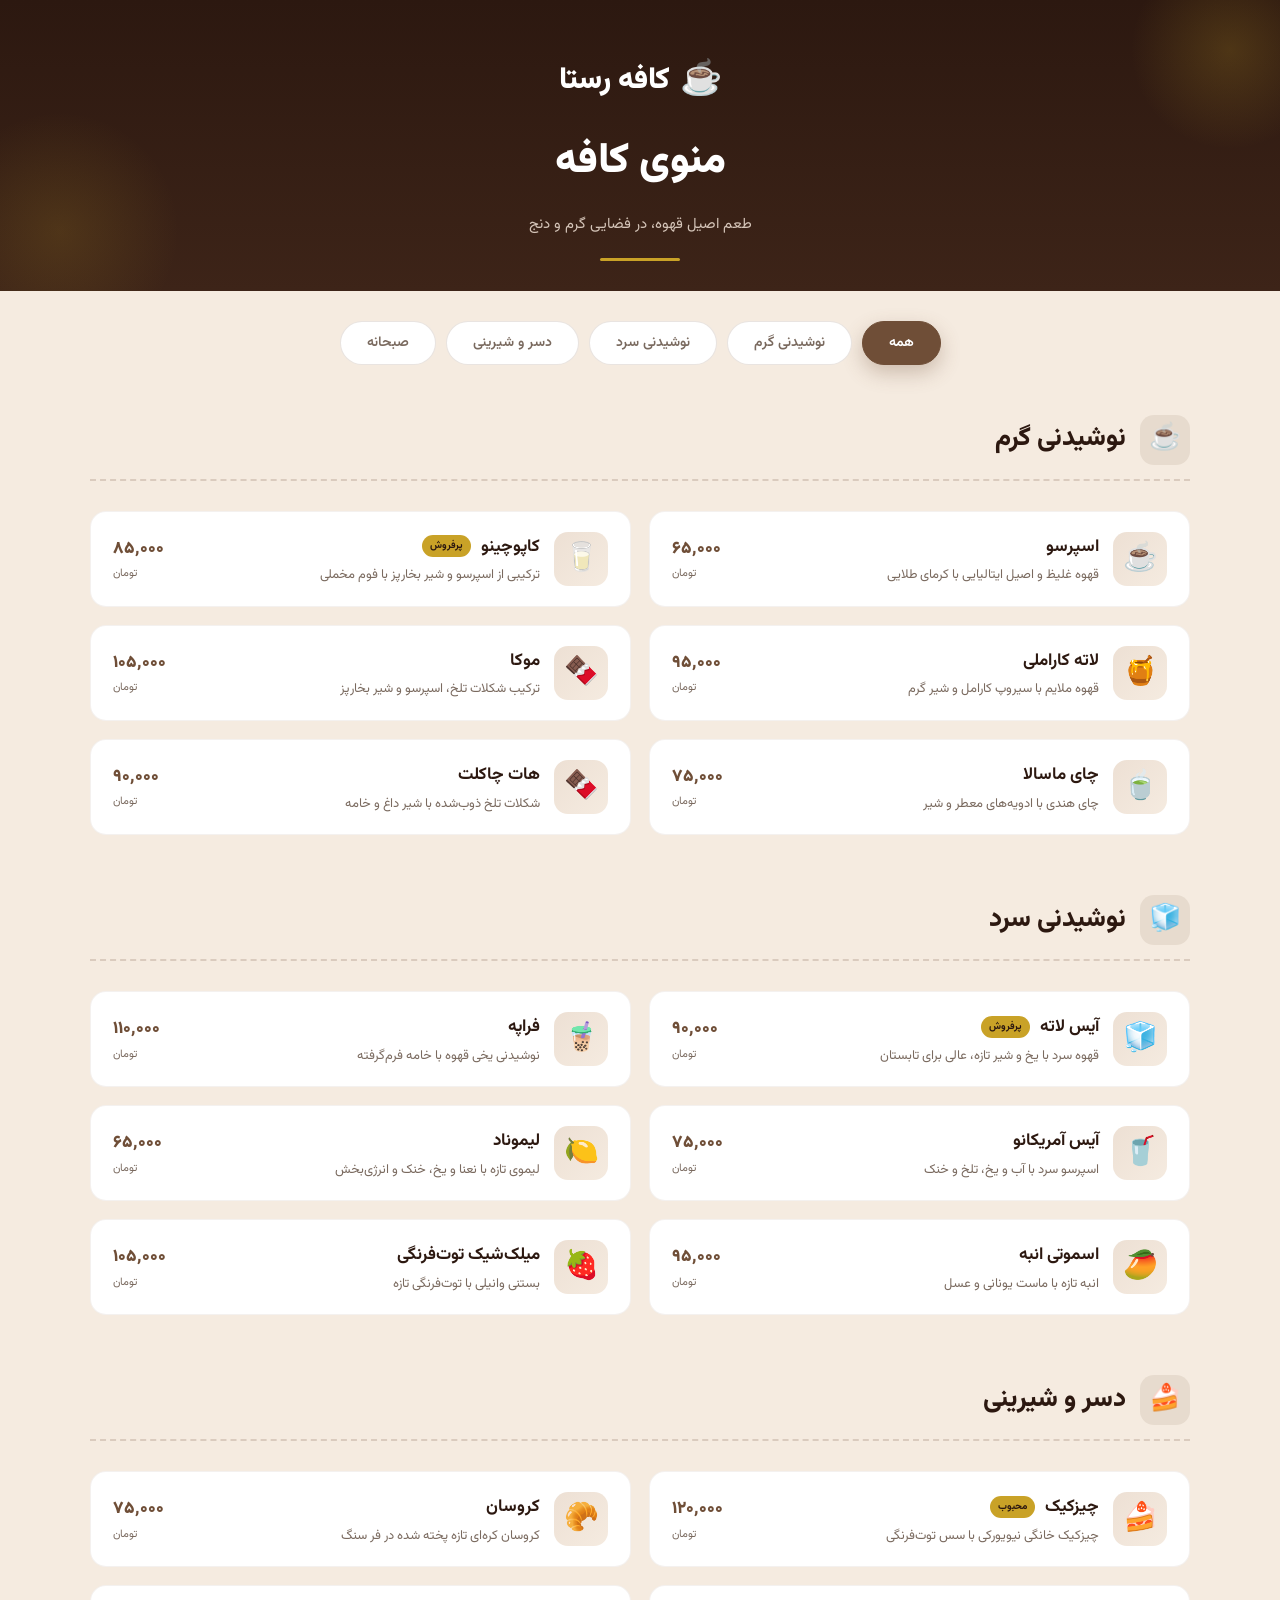
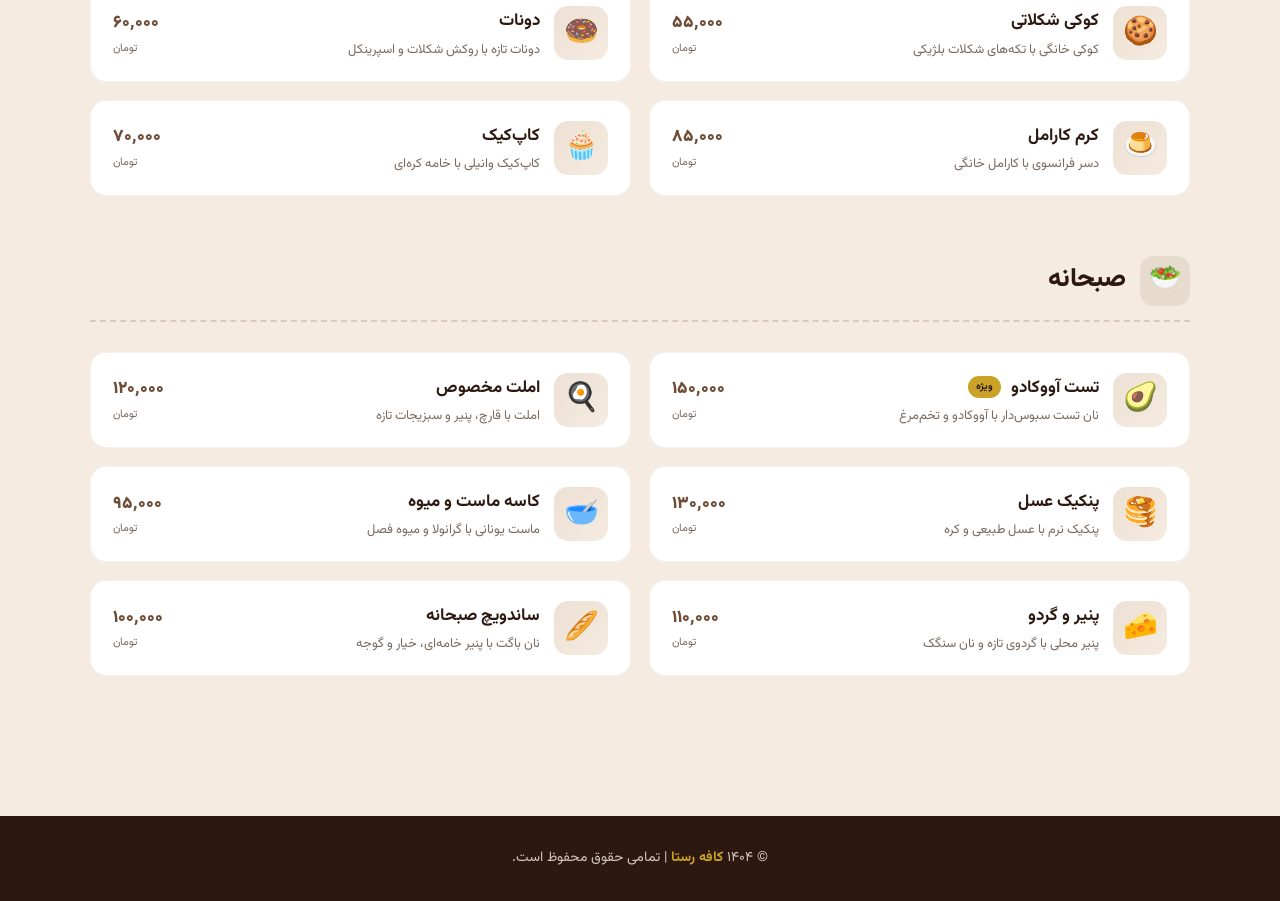
==== index.html @ 20293f7f "Update and rename deepseek_html_20260926_7c3f9a.html to index.html" ====
<!DOCTYPE html>
<html lang="fa" dir="rtl">
<head>
<meta charset="UTF-8" />
<meta name="viewport" content="width=device-width, initial-scale=1.0" />
<title>منوی کافه رستا</title>
<link href="https://fonts.googleapis.com/css2?family=Vazirmatn:wght@300;400;600;700;900&display=swap" rel="stylesheet" />
<style>
* { margin: 0; padding: 0; box-sizing: border-box; }

:root {
  --coffee-dark: #2c1810;
  --coffee: #6f4e37;
  --coffee-light: #a67c52;
  --cream: #f5ebe0;
  --cream-2: #ede0d4;
  --gold: #c9a227;
  --text-soft: #7a6a5f;
  --white: #fff;
}

body {
  font-family: 'Vazirmatn', sans-serif;
  background: var(--cream);
  color: var(--coffee-dark);
  line-height: 1.8;
  min-height: 100vh;
}

/* ===== Header ===== */
.header {
  text-align: center;
  padding: 50px 20px 30px;
  background: linear-gradient(180deg, var(--coffee-dark), #3d2418);
  color: #fff;
  position: relative;
  overflow: hidden;
}
.header::before {
  content: '';
  position: absolute;
  top: -50px; right: -50px;
  width: 200px; height: 200px;
  background: radial-gradient(circle, rgba(201, 162, 39, 0.2), transparent 70%);
  border-radius: 50%;
}
.header::after {
  content: '';
  position: absolute;
  bottom: -60px; left: -60px;
  width: 240px; height: 240px;
  background: radial-gradient(circle, rgba(201, 162, 39, 0.15), transparent 70%);
  border-radius: 50%;
}
.logo {
  font-size: 30px;
  font-weight: 900;
  display: inline-flex;
  align-items: center;
  gap: 10px;
  margin-bottom: 14px;
  position: relative;
  z-index: 1;
}
.logo-icon { font-size: 34px; }
.header h1 {
  font-size: 42px;
  font-weight: 900;
  margin-bottom: 10px;
  position: relative;
  z-index: 1;
}
.header p {
  color: #d4c4b8;
  font-size: 15px;
  position: relative;
  z-index: 1;
}
.divider {
  width: 80px;
  height: 3px;
  background: var(--gold);
  margin: 20px auto 0;
  border-radius: 3px;
  position: relative;
  z-index: 1;
}

/* ===== Container ===== */
.container {
  max-width: 1100px;
  margin: 0 auto;
  padding: 0 20px;
}

/* ===== Tabs ===== */
.tabs {
  display: flex;
  justify-content: center;
  gap: 10px;
  padding: 30px 20px;
  flex-wrap: wrap;
  background: var(--cream);
  position: sticky;
  top: 0;
  z-index: 50;
  backdrop-filter: blur(10px);
}
.tab {
  padding: 10px 26px;
  background: #fff;
  border: 1.5px solid rgba(111, 78, 55, 0.15);
  border-radius: 50px;
  font-size: 14px;
  font-weight: 600;
  color: var(--text-soft);
  cursor: pointer;
  transition: all 0.3s;
  font-family: inherit;
}
.tab:hover {
  border-color: var(--coffee);
  color: var(--coffee);
}
.tab.active {
  background: var(--coffee);
  color: #fff;
  border-color: var(--coffee);
  box-shadow: 0 8px 20px rgba(111, 78, 55, 0.3);
}

/* ===== Menu Section ===== */
.menu-section {
  padding: 20px 0 80px;
}
.menu-category {
  margin-bottom: 60px;
  scroll-margin-top: 100px;
}
.category-title {
  display: flex;
  align-items: center;
  gap: 14px;
  font-size: 26px;
  font-weight: 800;
  color: var(--coffee-dark);
  margin-bottom: 30px;
  padding-bottom: 14px;
  border-bottom: 2px dashed rgba(111, 78, 55, 0.2);
}
.category-title .ico {
  width: 50px;
  height: 50px;
  background: rgba(111, 78, 55, 0.1);
  border-radius: 14px;
  display: inline-flex;
  align-items: center;
  justify-content: center;
  font-size: 26px;
}

/* ===== Menu Items ===== */
.menu-list {
  display: grid;
  grid-template-columns: repeat(2, 1fr);
  gap: 18px;
}

.menu-item {
  background: #fff;
  padding: 20px 22px;
  border-radius: 16px;
  border: 1px solid rgba(111, 78, 55, 0.08);
  display: flex;
  justify-content: space-between;
  align-items: center;
  gap: 16px;
  transition: all 0.3s ease;
  position: relative;
  overflow: hidden;
}
.menu-item::before {
  content: '';
  position: absolute;
  right: 0; top: 0;
  width: 4px; height: 100%;
  background: linear-gradient(180deg, var(--coffee), var(--gold));
  transform: scaleY(0);
  transition: transform 0.4s;
}
.menu-item:hover::before { transform: scaleY(1); }
.menu-item:hover {
  transform: translateY(-4px);
  box-shadow: 0 18px 40px rgba(111, 78, 55, 0.13);
  border-color: transparent;
}

.item-info {
  display: flex;
  align-items: center;
  gap: 14px;
  flex: 1;
  min-width: 0;
}
.item-icon {
  width: 54px;
  height: 54px;
  min-width: 54px;
  background: linear-gradient(135deg, var(--cream-2), var(--cream));
  border-radius: 14px;
  display: flex;
  align-items: center;
  justify-content: center;
  font-size: 28px;
}
.item-text h3 {
  font-size: 17px;
  font-weight: 700;
  margin-bottom: 4px;
  color: var(--coffee-dark);
}
.item-text p {
  font-size: 13px;
  color: var(--text-soft);
  line-height: 1.5;
  overflow: hidden;
  text-overflow: ellipsis;
  display: -webkit-box;
  -webkit-line-clamp: 2;
  -webkit-box-orient: vertical;
}

.item-price {
  font-size: 17px;
  font-weight: 900;
  color: var(--coffee);
  white-space: nowrap;
  text-align: left;
}
.item-price small {
  font-size: 11px;
  font-weight: 400;
  color: var(--text-soft);
  display: block;
}

/* ===== Badge ===== */
.badge-hot {
  display: inline-block;
  font-size: 10px;
  font-weight: 700;
  padding: 2px 8px;
  background: var(--gold);
  color: var(--coffee-dark);
  border-radius: 50px;
  margin-right: 6px;
  vertical-align: middle;
}

/* ===== Footer ===== */
.footer {
  background: var(--coffee-dark);
  color: #d4c4b8;
  padding: 30px 20px;
  text-align: center;
  font-size: 14px;
}
.footer strong { color: var(--gold); }

/* ===== Hidden categories ===== */
.hidden { display: none !important; }

/* ===== Responsive ===== */
@media (max-width: 768px) {
  .header h1 { font-size: 30px; }
  .logo { font-size: 24px; }
  .logo-icon { font-size: 28px; }
  .menu-list { grid-template-columns: 1fr; }
  .category-title { font-size: 20px; }
  .category-title .ico { width: 42px; height: 42px; font-size: 22px; }
  .tab { padding: 8px 18px; font-size: 13px; }
  .item-icon { width: 46px; height: 46px; min-width: 46px; font-size: 24px; }
  .item-text h3 { font-size: 15px; }
  .item-price { font-size: 15px; }
}
</style>
</head>
<body>

<!-- ===== Header ===== -->
<header class="header">
  <div class="logo">
    <span class="logo-icon">☕</span>
    <span>کافه رستا</span>
  </div>
  <h1>منوی کافه</h1>
  <p>طعم اصیل قهوه، در فضایی گرم و دنج</p>
  <div class="divider"></div>
</header>

<!-- ===== Tabs ===== -->
<div class="tabs">
  <button class="tab active" data-target="all">همه</button>
  <button class="tab" data-target="hot">نوشیدنی گرم</button>
  <button class="tab" data-target="cold">نوشیدنی سرد</button>
  <button class="tab" data-target="dessert">دسر و شیرینی</button>
  <button class="tab" data-target="breakfast">صبحانه</button>
</div>

<!-- ===== Menu ===== -->
<main class="container menu-section">

  <!-- نوشیدنی گرم -->
  <section class="menu-category" data-category="hot">
    <h2 class="category-title"><span class="ico">☕</span> نوشیدنی گرم</h2>
    <div class="menu-list">

      <div class="menu-item">
        <div class="item-info">
          <div class="item-icon">☕</div>
          <div class="item-text">
            <h3>اسپرسو</h3>
            <p>قهوه غلیظ و اصیل ایتالیایی با کرمای طلایی</p>
          </div>
        </div>
        <div class="item-price">۶۵,۰۰۰ <small>تومان</small></div>
      </div>

      <div class="menu-item">
        <div class="item-info">
          <div class="item-icon">🥛</div>
          <div class="item-text">
            <h3>کاپوچینو <span class="badge-hot">پرفروش</span></h3>
            <p>ترکیبی از اسپرسو و شیر بخارپز با فوم مخملی</p>
          </div>
        </div>
        <div class="item-price">۸۵,۰۰۰ <small>تومان</small></div>
      </div>

      <div class="menu-item">
        <div class="item-info">
          <div class="item-icon">🍯</div>
          <div class="item-text">
            <h3>لاته کاراملی</h3>
            <p>قهوه ملایم با سیروپ کارامل و شیر گرم</p>
          </div>
        </div>
        <div class="item-price">۹۵,۰۰۰ <small>تومان</small></div>
      </div>

      <div class="menu-item">
        <div class="item-info">
          <div class="item-icon">🍫</div>
          <div class="item-text">
            <h3>موکا</h3>
            <p>ترکیب شکلات تلخ، اسپرسو و شیر بخارپز</p>
          </div>
        </div>
        <div class="item-price">۱۰۵,۰۰۰ <small>تومان</small></div>
      </div>

      <div class="menu-item">
        <div class="item-info">
          <div class="item-icon">🍵</div>
          <div class="item-text">
            <h3>چای ماسالا</h3>
            <p>چای هندی با ادویه‌های معطر و شیر</p>
          </div>
        </div>
        <div class="item-price">۷۵,۰۰۰ <small>تومان</small></div>
      </div>

      <div class="menu-item">
        <div class="item-info">
          <div class="item-icon">🍫</div>
          <div class="item-text">
            <h3>هات چاکلت</h3>
            <p>شکلات تلخ ذوب‌شده با شیر داغ و خامه</p>
          </div>
        </div>
        <div class="item-price">۹۰,۰۰۰ <small>تومان</small></div>
      </div>

    </div>
  </section>

  <!-- نوشیدنی سرد -->
  <section class="menu-category" data-category="cold">
    <h2 class="category-title"><span class="ico">🧊</span> نوشیدنی سرد</h2>
    <div class="menu-list">

      <div class="menu-item">
        <div class="item-info">
          <div class="item-icon">🧊</div>
          <div class="item-text">
            <h3>آیس لاته <span class="badge-hot">پرفروش</span></h3>
            <p>قهوه سرد با یخ و شیر تازه، عالی برای تابستان</p>
          </div>
        </div>
        <div class="item-price">۹۰,۰۰۰ <small>تومان</small></div>
      </div>

      <div class="menu-item">
        <div class="item-info">
          <div class="item-icon">🧋</div>
          <div class="item-text">
            <h3>فراپه</h3>
            <p>نوشیدنی یخی قهوه با خامه فرم‌گرفته</p>
          </div>
        </div>
        <div class="item-price">۱۱۰,۰۰۰ <small>تومان</small></div>
      </div>

      <div class="menu-item">
        <div class="item-info">
          <div class="item-icon">🥤</div>
          <div class="item-text">
            <h3>آیس آمریکانو</h3>
            <p>اسپرسو سرد با آب و یخ، تلخ و خنک</p>
          </div>
        </div>
        <div class="item-price">۷۵,۰۰۰ <small>تومان</small></div>
      </div>

      <div class="menu-item">
        <div class="item-info">
          <div class="item-icon">🍋</div>
          <div class="item-text">
            <h3>لیموناد</h3>
            <p>لیموی تازه با نعنا و یخ، خنک و انرژی‌بخش</p>
          </div>
        </div>
        <div class="item-price">۶۵,۰۰۰ <small>تومان</small></div>
      </div>

      <div class="menu-item">
        <div class="item-info">
          <div class="item-icon">🥭</div>
          <div class="item-text">
            <h3>اسموتی انبه</h3>
            <p>انبه تازه با ماست یونانی و عسل</p>
          </div>
        </div>
        <div class="item-price">۹۵,۰۰۰ <small>تومان</small></div>
      </div>

      <div class="menu-item">
        <div class="item-info">
          <div class="item-icon">🍓</div>
          <div class="item-text">
            <h3>میلک‌شیک توت‌فرنگی</h3>
            <p>بستنی وانیلی با توت‌فرنگی تازه</p>
          </div>
        </div>
        <div class="item-price">۱۰۵,۰۰۰ <small>تومان</small></div>
      </div>

    </div>
  </section>

  <!-- دسر و شیرینی -->
  <section class="menu-category" data-category="dessert">
    <h2 class="category-title"><span class="ico">🍰</span> دسر و شیرینی</h2>
    <div class="menu-list">

      <div class="menu-item">
        <div class="item-info">
          <div class="item-icon">🍰</div>
          <div class="item-text">
            <h3>چیزکیک <span class="badge-hot">محبوب</span></h3>
            <p>چیزکیک خانگی نیویورکی با سس توت‌فرنگی</p>
          </div>
        </div>
        <div class="item-price">۱۲۰,۰۰۰ <small>تومان</small></div>
      </div>

      <div class="menu-item">
        <div class="item-info">
          <div class="item-icon">🥐</div>
          <div class="item-text">
            <h3>کروسان</h3>
            <p>کروسان کره‌ای تازه پخته شده در فر سنگ</p>
          </div>
        </div>
        <div class="item-price">۷۵,۰۰۰ <small>تومان</small></div>
      </div>

      <div class="menu-item">
        <div class="item-info">
          <div class="item-icon">🍪</div>
          <div class="item-text">
            <h3>کوکی شکلاتی</h3>
            <p>کوکی خانگی با تکه‌های شکلات بلژیکی</p>
          </div>
        </div>
        <div class="item-price">۵۵,۰۰۰ <small>تومان</small></div>
      </div>

      <div class="menu-item">
        <div class="item-info">
          <div class="item-icon">🍩</div>
          <div class="item-text">
            <h3>دونات</h3>
            <p>دونات تازه با روکش شکلات و اسپرینکل</p>
          </div>
        </div>
        <div class="item-price">۶۰,۰۰۰ <small>تومان</small></div>
      </div>

      <div class="menu-item">
        <div class="item-info">
          <div class="item-icon">🍮</div>
          <div class="item-text">
            <h3>کرم کارامل</h3>
            <p>دسر فرانسوی با کارامل خانگی</p>
          </div>
        </div>
        <div class="item-price">۸۵,۰۰۰ <small>تومان</small></div>
      </div>

      <div class="menu-item">
        <div class="item-info">
          <div class="item-icon">🧁</div>
          <div class="item-text">
            <h3>کاپ‌کیک</h3>
            <p>کاپ‌کیک وانیلی با خامه کره‌ای</p>
          </div>
        </div>
        <div class="item-price">۷۰,۰۰۰ <small>تومان</small></div>
      </div>

    </div>
  </section>

  <!-- صبحانه -->
  <section class="menu-category" data-category="breakfast">
    <h2 class="category-title"><span class="ico">🥗</span> صبحانه</h2>
    <div class="menu-list">

      <div class="menu-item">
        <div class="item-info">
          <div class="item-icon">🥑</div>
          <div class="item-text">
            <h3>تست آووکادو <span class="badge-hot">ویژه</span></h3>
            <p>نان تست سبوس‌دار با آووکادو و تخم‌مرغ</p>
          </div>
        </div>
        <div class="item-price">۱۵۰,۰۰۰ <small>تومان</small></div>
      </div>

      <div class="menu-item">
        <div class="item-info">
          <div class="item-icon">🍳</div>
          <div class="item-text">
            <h3>املت مخصوص</h3>
            <p>املت با قارچ، پنیر و سبزیجات تازه</p>
          </div>
        </div>
        <div class="item-price">۱۲۰,۰۰۰ <small>تومان</small></div>
      </div>

      <div class="menu-item">
        <div class="item-info">
          <div class="item-icon">🥞</div>
          <div class="item-text">
            <h3>پنکیک عسل</h3>
            <p>پنکیک نرم با عسل طبیعی و کره</p>
          </div>
        </div>
        <div class="item-price">۱۳۰,۰۰۰ <small>تومان</small></div>
      </div>

      <div class="menu-item">
        <div class="item-info">
          <div class="item-icon">🥣</div>
          <div class="item-text">
            <h3>کاسه ماست و میوه</h3>
            <p>ماست یونانی با گرانولا و میوه فصل</p>
          </div>
        </div>
        <div class="item-price">۹۵,۰۰۰ <small>تومان</small></div>
      </div>

      <div class="menu-item">
        <div class="item-info">
          <div class="item-icon">🧀</div>
          <div class="item-text">
            <h3>پنیر و گردو</h3>
            <p>پنیر محلی با گردوی تازه و نان سنگک</p>
          </div>
        </div>
        <div class="item-price">۱۱۰,۰۰۰ <small>تومان</small></div>
      </div>

      <div class="menu-item">
        <div class="item-info">
          <div class="item-icon">🥖</div>
          <div class="item-text">
            <h3>ساندویچ صبحانه</h3>
            <p>نان باگت با پنیر خامه‌ای، خیار و گوجه</p>
          </div>
        </div>
        <div class="item-price">۱۰۰,۰۰۰ <small>تومان</small></div>
      </div>

    </div>
  </section>

</main>

<!-- ===== Footer ===== -->
<footer class="footer">
  <p>© ۱۴۰۴ <strong>کافه رستا</strong> | تمامی حقوق محفوظ است.</p>
</footer>

<script>
// ===== Tab Filter =====
const tabs = document.querySelectorAll('.tab');
const categories = document.querySelectorAll('.menu-category');

tabs.forEach(tab => {
  tab.addEventListener('click', () => {
    tabs.forEach(t => t.classList.remove('active'));
    tab.classList.add('active');

    const target = tab.dataset.target;

    categories.forEach(cat => {
      if (target === 'all' || cat.dataset.category === target) {
        cat.classList.remove('hidden');
      } else {
        cat.classList.add('hidden');
      }
    });
  });
});

// ===== Scroll Reveal =====
const observer = new IntersectionObserver(entries => {
  entries.forEach(entry => {
    if (entry.isIntersecting) {
      entry.target.style.opacity = '1';
      entry.target.style.transform = 'translateY(0)';
    }
  });
}, { threshold: 0.08 });

document.querySelectorAll('.menu-item').forEach((el, i) => {
  el.style.opacity = '0';
  el.style.transform = 'translateY(20px)';
  el.style.transition = `all 0.5s ease ${i * 0.05}s`;
  observer.observe(el);
});
</script>
</body>
</html>
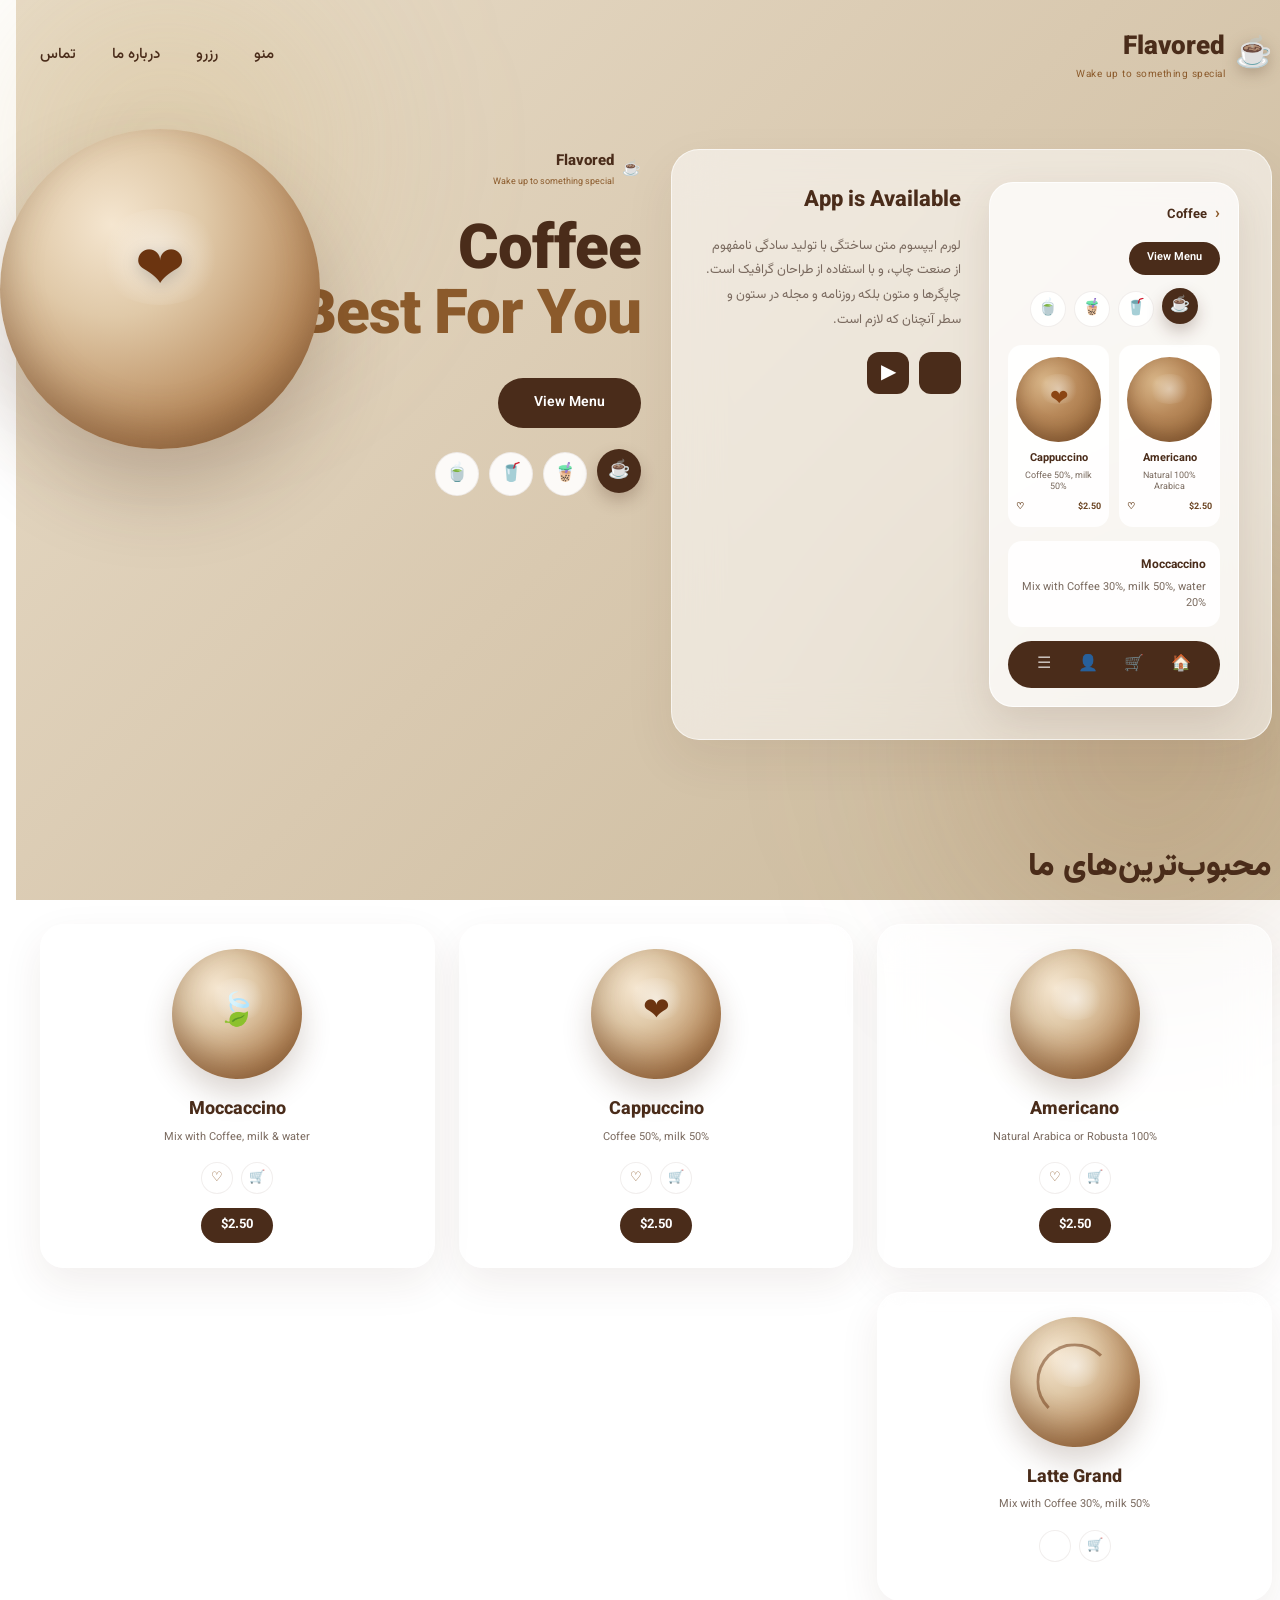
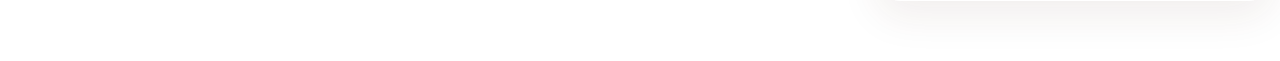
==== commit 8bd8a439: "Update index.html" ====
--- a/index.html
+++ b/index.html
@@ -3,285 +3,823 @@
 <head>
 <meta charset="UTF-8" />
 <meta name="viewport" content="width=device-width, initial-scale=1.0" />
-<title>منوی کافه رستا</title>
-<link href="https://fonts.googleapis.com/css2?family=Vazirmatn:wght@300;400;600;700;900&display=swap" rel="stylesheet" />
+<title>Flavored | کافه گلد</title>
+<link href="https://fonts.googleapis.com/css2?family=Vazirmatn:wght@300;400;500;600;700;800;900&display=swap" rel="stylesheet" />
 <style>
 * { margin: 0; padding: 0; box-sizing: border-box; }
 
 :root {
-  --coffee-dark: #2c1810;
-  --coffee: #6f4e37;
-  --coffee-light: #a67c52;
-  --cream: #f5ebe0;
-  --cream-2: #ede0d4;
-  --gold: #c9a227;
+  --brown: #4a2c1a;
+  --brown-2: #6b4423;
+  --brown-3: #8b5a2b;
+  --cream: #e8dcc8;
+  --cream-2: #f0e6d2;
+  --beige: #d9c9b0;
+  --gold: #c9a961;
+  --text: #2c1810;
   --text-soft: #7a6a5f;
   --white: #fff;
-}
+  --glass: rgba(255, 255, 255, 0.55);
+  --glass-dark: rgba(74, 44, 26, 0.85);
+}
+
+html { scroll-behavior: smooth; }
 
 body {
   font-family: 'Vazirmatn', sans-serif;
-  background: var(--cream);
-  color: var(--coffee-dark);
-  line-height: 1.8;
+  background: linear-gradient(135deg, #e8dcc8 0%, #d9c9b0 50%, #c9b89a 100%);
+  background-attachment: fixed;
+  color: var(--text);
+  line-height: 1.7;
+  overflow-x: hidden;
   min-height: 100vh;
+  position: relative;
+}
+
+/* ===== Background coffee beans ===== */
+body::before,
+body::after {
+  content: '';
+  position: fixed;
+  border-radius: 50%;
+  filter: blur(80px);
+  z-index: 0;
+  pointer-events: none;
+}
+body::before {
+  width: 500px; height: 500px;
+  background: radial-gradient(circle, rgba(201, 169, 97, 0.3), transparent 70%);
+  top: -100px; left: -100px;
+}
+body::after {
+  width: 600px; height: 600px;
+  background: radial-gradient(circle, rgba(139, 90, 43, 0.25), transparent 70%);
+  bottom: -150px; right: -150px;
+}
+
+a { text-decoration: none; color: inherit; }
+ul { list-style: none; }
+
+.container {
+  max-width: 1300px;
+  margin: 0 auto;
+  padding: 0 24px;
+  position: relative;
+  z-index: 1;
 }
 
 /* ===== Header ===== */
 .header {
-  text-align: center;
-  padding: 50px 20px 30px;
-  background: linear-gradient(180deg, var(--coffee-dark), #3d2418);
-  color: #fff;
+  padding: 26px 0;
+  position: relative;
+  z-index: 10;
+}
+.header-inner {
+  display: flex;
+  justify-content: space-between;
+  align-items: center;
+}
+.logo {
+  display: flex;
+  align-items: center;
+  gap: 10px;
+  font-size: 26px;
+  font-weight: 900;
+  color: var(--brown);
+}
+.logo-icon {
+  font-size: 30px;
+  filter: drop-shadow(0 4px 8px rgba(74, 44, 26, 0.3));
+}
+.logo-text small {
+  display: block;
+  font-size: 10px;
+  font-weight: 400;
+  color: var(--brown-3);
+  letter-spacing: 0.5px;
+  margin-top: -4px;
+}
+.nav-menu {
+  display: flex;
+  gap: 36px;
+  font-size: 15px;
+  font-weight: 500;
+  color: var(--brown);
+}
+.nav-menu a {
+  position: relative;
+  transition: color 0.3s;
+}
+.nav-menu a:hover { color: var(--brown-3); }
+.nav-menu a::after {
+  content: '';
+  position: absolute;
+  bottom: -4px; right: 0;
+  width: 0; height: 2px;
+  background: var(--brown-2);
+  transition: width 0.3s;
+  border-radius: 2px;
+}
+.nav-menu a:hover::after { width: 100%; }
+
+/* ===== Hero ===== */
+.hero {
+  padding: 40px 0 60px;
+}
+.hero-grid {
+  display: grid;
+  grid-template-columns: 1fr 1fr;
+  gap: 30px;
+  align-items: start;
+}
+
+/* ===== Glass Card ===== */
+.glass {
+  background: var(--glass);
+  backdrop-filter: blur(24px);
+  -webkit-backdrop-filter: blur(24px);
+  border-radius: 28px;
+  border: 1px solid rgba(255, 255, 255, 0.6);
+  box-shadow: 0 20px 50px rgba(74, 44, 26, 0.08);
+  padding: 32px;
   position: relative;
   overflow: hidden;
 }
-.header::before {
+
+/* ===== Hero Left: App Preview ===== */
+.app-preview {
+  display: grid;
+  grid-template-columns: auto 1fr;
+  gap: 28px;
+  align-items: start;
+}
+.phone-card {
+  background: rgba(255, 255, 255, 0.7);
+  border-radius: 24px;
+  padding: 18px;
+  width: 250px;
+  box-shadow: 0 15px 40px rgba(74, 44, 26, 0.12);
+  border: 1px solid rgba(255, 255, 255, 0.8);
+}
+.phone-header {
+  display: flex;
+  align-items: center;
+  gap: 8px;
+  font-size: 13px;
+  font-weight: 700;
+  color: var(--brown);
+  margin-bottom: 14px;
+}
+.phone-header .back { font-size: 16px; color: var(--brown-3); }
+.view-menu-btn {
+  display: inline-block;
+  padding: 7px 18px;
+  background: var(--brown);
+  color: #fff;
+  border-radius: 50px;
+  font-size: 11px;
+  font-weight: 600;
+  margin-bottom: 16px;
+  cursor: pointer;
+  transition: all 0.3s;
+}
+.view-menu-btn:hover { background: var(--brown-2); transform: scale(1.03); }
+
+.icon-row {
+  display: flex;
+  gap: 8px;
+  margin-bottom: 18px;
+  justify-content: center;
+}
+.icon-chip {
+  width: 36px; height: 36px;
+  background: rgba(255, 255, 255, 0.9);
+  border-radius: 50%;
+  display: flex;
+  align-items: center;
+  justify-content: center;
+  font-size: 16px;
+  cursor: pointer;
+  transition: all 0.3s;
+  border: 1px solid rgba(74, 44, 26, 0.08);
+}
+.icon-chip:hover,
+.icon-chip.active {
+  background: var(--brown);
+  transform: translateY(-3px);
+  box-shadow: 0 8px 16px rgba(74, 44, 26, 0.25);
+}
+.icon-chip.active { color: #fff; }
+
+.phone-cups {
+  display: grid;
+  grid-template-columns: 1fr 1fr;
+  gap: 10px;
+  margin-bottom: 14px;
+}
+.mini-cup {
+  background: rgba(255, 255, 255, 0.9);
+  border-radius: 14px;
+  padding: 12px 8px;
+  text-align: center;
+  transition: all 0.3s;
+  cursor: pointer;
+}
+.mini-cup:hover {
+  transform: translateY(-3px);
+  box-shadow: 0 10px 20px rgba(74, 44, 26, 0.12);
+}
+.cup-img {
+  width: 100%;
+  aspect-ratio: 1;
+  border-radius: 50%;
+  background: radial-gradient(circle at 35% 30%, #d9b78a 0%, #b8895a 40%, #8b5a2b 100%);
+  position: relative;
+  margin-bottom: 8px;
+  box-shadow: inset 0 -8px 16px rgba(74, 44, 26, 0.3);
+}
+.cup-img::after {
   content: '';
   position: absolute;
-  top: -50px; right: -50px;
-  width: 200px; height: 200px;
-  background: radial-gradient(circle, rgba(201, 162, 39, 0.2), transparent 70%);
-  border-radius: 50%;
-}
-.header::after {
-  content: '';
+  top: 20%; left: 25%;
+  width: 50%; height: 35%;
+  border-radius: 50%;
+  background: radial-gradient(circle, rgba(255,255,255,0.4), transparent 70%);
+}
+.cup-img.heart::before {
+  content: '❤';
   position: absolute;
-  bottom: -60px; left: -60px;
-  width: 240px; height: 240px;
-  background: radial-gradient(circle, rgba(201, 162, 39, 0.15), transparent 70%);
-  border-radius: 50%;
-}
-.logo {
-  font-size: 30px;
+  top: 50%; left: 50%;
+  transform: translate(-50%, -50%);
+  color: #8b4513;
+  font-size: 22px;
+  z-index: 2;
+}
+.mini-cup h4 {
+  font-size: 11px;
+  font-weight: 700;
+  color: var(--brown);
+  margin-bottom: 2px;
+}
+.mini-cup p {
+  font-size: 9px;
+  color: var(--text-soft);
+  line-height: 1.3;
+}
+.mini-cup .price-row {
+  display: flex;
+  justify-content: space-between;
+  align-items: center;
+  margin-top: 6px;
+  font-size: 9px;
+}
+.mini-cup .price-row span { color: var(--brown-2); font-weight: 700; }
+.mini-cup .heart-icon {
+  color: var(--brown-3);
+  cursor: pointer;
+}
+
+.moccaccino-card {
+  background: rgba(255, 255, 255, 0.9);
+  border-radius: 14px;
+  padding: 14px;
+  font-size: 11px;
+}
+.moccaccino-card h4 {
+  font-size: 12px;
+  font-weight: 700;
+  color: var(--brown);
+  margin-bottom: 4px;
+}
+.moccaccino-card p {
+  color: var(--text-soft);
+  line-height: 1.5;
+}
+
+.bottom-nav {
+  display: flex;
+  justify-content: space-around;
+  align-items: center;
+  background: var(--brown);
+  border-radius: 50px;
+  padding: 10px 16px;
+  margin-top: 14px;
+}
+.bottom-nav span {
+  color: rgba(255, 255, 255, 0.7);
+  font-size: 16px;
+  cursor: pointer;
+  transition: color 0.3s;
+}
+.bottom-nav span.active { color: #fff; }
+.bottom-nav span:hover { color: #fff; }
+
+/* ===== Right of phone: text ===== */
+.app-info h3 {
+  font-size: 22px;
+  font-weight: 800;
+  color: var(--brown);
+  margin-bottom: 14px;
+}
+.app-info p {
+  font-size: 13px;
+  color: var(--text-soft);
+  line-height: 1.9;
+  margin-bottom: 20px;
+}
+.store-buttons {
+  display: flex;
+  gap: 10px;
+}
+.store-btn {
+  width: 42px; height: 42px;
+  background: var(--brown);
+  border-radius: 12px;
+  display: flex;
+  align-items: center;
+  justify-content: center;
+  color: #fff;
+  font-size: 20px;
+  cursor: pointer;
+  transition: all 0.3s;
+}
+.store-btn:hover {
+  background: var(--brown-2);
+  transform: translateY(-3px);
+  box-shadow: 0 10px 20px rgba(74, 44, 26, 0.3);
+}
+
+/* ===== Big Coffee Hero (Right) ===== */
+.coffee-hero {
+  text-align: right;
+  position: relative;
+}
+.coffee-hero .logo-sm {
+  display: flex;
+  align-items: center;
+  gap: 8px;
+  font-size: 15px;
+  font-weight: 800;
+  color: var(--brown);
+  margin-bottom: 30px;
+}
+.coffee-hero .logo-sm small {
+  display: block;
+  font-size: 9px;
+  font-weight: 400;
+  color: var(--brown-3);
+}
+.coffee-hero h1 {
+  font-size: 62px;
   font-weight: 900;
-  display: inline-flex;
-  align-items: center;
-  gap: 10px;
-  margin-bottom: 14px;
-  position: relative;
-  z-index: 1;
-}
-.logo-icon { font-size: 34px; }
-.header h1 {
-  font-size: 42px;
-  font-weight: 900;
-  margin-bottom: 10px;
-  position: relative;
-  z-index: 1;
-}
-.header p {
-  color: #d4c4b8;
-  font-size: 15px;
-  position: relative;
-  z-index: 1;
-}
-.divider {
-  width: 80px;
-  height: 3px;
-  background: var(--gold);
-  margin: 20px auto 0;
-  border-radius: 3px;
-  position: relative;
-  z-index: 1;
-}
-
-/* ===== Container ===== */
-.container {
-  max-width: 1100px;
-  margin: 0 auto;
-  padding: 0 20px;
-}
-
-/* ===== Tabs ===== */
-.tabs {
-  display: flex;
-  justify-content: center;
-  gap: 10px;
-  padding: 30px 20px;
-  flex-wrap: wrap;
-  background: var(--cream);
-  position: sticky;
-  top: 0;
-  z-index: 50;
-  backdrop-filter: blur(10px);
-}
-.tab {
-  padding: 10px 26px;
-  background: #fff;
-  border: 1.5px solid rgba(111, 78, 55, 0.15);
+  line-height: 1.05;
+  color: var(--brown);
+  margin-bottom: 28px;
+  letter-spacing: -1px;
+}
+.coffee-hero h1 span {
+  display: block;
+  color: var(--brown-3);
+}
+.cta-btn {
+  display: inline-block;
+  padding: 14px 36px;
+  background: var(--brown);
+  color: #fff;
   border-radius: 50px;
   font-size: 14px;
   font-weight: 600;
-  color: var(--text-soft);
   cursor: pointer;
   transition: all 0.3s;
+  margin-bottom: 24px;
+  border: none;
   font-family: inherit;
 }
-.tab:hover {
-  border-color: var(--coffee);
-  color: var(--coffee);
-}
-.tab.active {
-  background: var(--coffee);
-  color: #fff;
-  border-color: var(--coffee);
-  box-shadow: 0 8px 20px rgba(111, 78, 55, 0.3);
+.cta-btn:hover {
+  background: var(--brown-2);
+  transform: translateY(-3px);
+  box-shadow: 0 15px 30px rgba(74, 44, 26, 0.3);
+}
+
+.hero-icon-row {
+  display: flex;
+  gap: 10px;
+}
+.hero-icon-row .icon-chip {
+  width: 44px; height: 44px;
+  font-size: 18px;
+}
+
+.big-cup {
+  position: absolute;
+  top: -20px;
+  left: -40px;
+  width: 320px;
+  height: 320px;
+  border-radius: 50%;
+  background: radial-gradient(circle at 35% 30%, #f5e6d0 0%, #e0c9a8 30%, #b8895a 70%, #8b5a2b 100%);
+  box-shadow: 
+    inset 0 -20px 40px rgba(74, 44, 26, 0.3),
+    0 40px 80px rgba(74, 44, 26, 0.25);
+  display: flex;
+  align-items: center;
+  justify-content: center;
+  animation: floatCup 5s ease-in-out infinite;
+}
+.big-cup::before {
+  content: '';
+  position: absolute;
+  top: 25%; left: 30%;
+  width: 40%; height: 30%;
+  border-radius: 50%;
+  background: radial-gradient(circle, rgba(255,255,255,0.5), transparent 70%);
+}
+.big-cup::after {
+  content: '❤';
+  position: absolute;
+  top: 45%; left: 50%;
+  transform: translate(-50%, -50%);
+  color: #6b3410;
+  font-size: 60px;
+  filter: drop-shadow(0 4px 8px rgba(0,0,0,0.2));
+}
+@keyframes floatCup {
+  0%, 100% { transform: translateY(0) rotate(-2deg); }
+  50% { transform: translateY(-20px) rotate(2deg); }
 }
 
 /* ===== Menu Section ===== */
 .menu-section {
-  padding: 20px 0 80px;
-}
-.menu-category {
-  margin-bottom: 60px;
-  scroll-margin-top: 100px;
-}
-.category-title {
-  display: flex;
-  align-items: center;
-  gap: 14px;
-  font-size: 26px;
-  font-weight: 800;
-  color: var(--coffee-dark);
+  padding: 40px 0 60px;
+}
+.section-title {
+  font-size: 32px;
+  font-weight: 900;
+  color: var(--brown);
   margin-bottom: 30px;
-  padding-bottom: 14px;
-  border-bottom: 2px dashed rgba(111, 78, 55, 0.2);
-}
-.category-title .ico {
-  width: 50px;
-  height: 50px;
-  background: rgba(111, 78, 55, 0.1);
-  border-radius: 14px;
-  display: inline-flex;
-  align-items: center;
-  justify-content: center;
-  font-size: 26px;
-}
-
-/* ===== Menu Items ===== */
-.menu-list {
+  text-align: right;
+}
+.menu-grid {
   display: grid;
-  grid-template-columns: repeat(2, 1fr);
-  gap: 18px;
+  grid-template-columns: repeat(3, 1fr);
+  gap: 24px;
 }
 
 .menu-item {
-  background: #fff;
-  padding: 20px 22px;
-  border-radius: 16px;
-  border: 1px solid rgba(111, 78, 55, 0.08);
-  display: flex;
-  justify-content: space-between;
-  align-items: center;
-  gap: 16px;
-  transition: all 0.3s ease;
+  background: var(--glass);
+  backdrop-filter: blur(20px);
+  -webkit-backdrop-filter: blur(20px);
+  border-radius: 24px;
+  padding: 24px;
+  border: 1px solid rgba(255, 255, 255, 0.6);
+  box-shadow: 0 15px 40px rgba(74, 44, 26, 0.08);
+  transition: all 0.4s ease;
+  text-align: center;
   position: relative;
   overflow: hidden;
 }
-.menu-item::before {
+.menu-item:hover {
+  transform: translateY(-8px);
+  box-shadow: 0 25px 50px rgba(74, 44, 26, 0.15);
+  background: rgba(255, 255, 255, 0.75);
+}
+.menu-item .cup-photo {
+  width: 130px;
+  height: 130px;
+  border-radius: 50%;
+  margin: 0 auto 16px;
+  background: radial-gradient(circle at 35% 30%, #f5e6d0 0%, #e0c9a8 30%, #b8895a 70%, #8b5a2b 100%);
+  position: relative;
+  box-shadow: 
+    inset 0 -15px 30px rgba(74, 44, 26, 0.3),
+    0 15px 30px rgba(74, 44, 26, 0.2);
+}
+.menu-item .cup-photo::before {
   content: '';
   position: absolute;
-  right: 0; top: 0;
-  width: 4px; height: 100%;
-  background: linear-gradient(180deg, var(--coffee), var(--gold));
-  transform: scaleY(0);
-  transition: transform 0.4s;
-}
-.menu-item:hover::before { transform: scaleY(1); }
-.menu-item:hover {
-  transform: translateY(-4px);
-  box-shadow: 0 18px 40px rgba(111, 78, 55, 0.13);
-  border-color: transparent;
-}
-
-.item-info {
-  display: flex;
-  align-items: center;
-  gap: 14px;
-  flex: 1;
-  min-width: 0;
-}
-.item-icon {
-  width: 54px;
-  height: 54px;
-  min-width: 54px;
-  background: linear-gradient(135deg, var(--cream-2), var(--cream));
-  border-radius: 14px;
-  display: flex;
-  align-items: center;
+  top: 22%; left: 28%;
+  width: 45%; height: 32%;
+  border-radius: 50%;
+  background: radial-gradient(circle, rgba(255,255,255,0.5), transparent 70%);
+}
+.menu-item .cup-photo.heart::after {
+  content: '❤';
+  position: absolute;
+  top: 48%; left: 50%;
+  transform: translate(-50%, -50%);
+  color: #6b3410;
+  font-size: 32px;
+}
+.menu-item .cup-photo.leaf::after {
+  content: '🍃';
+  position: absolute;
+  top: 48%; left: 50%;
+  transform: translate(-50%, -50%);
+  font-size: 32px;
+}
+.menu-item .cup-photo.swirl::after {
+  content: '';
+  position: absolute;
+  top: 50%; left: 50%;
+  transform: translate(-50%, -50%);
+  width: 55%; height: 55%;
+  border-radius: 50%;
+  border: 3px solid rgba(107, 52, 16, 0.5);
+  border-right-color: transparent;
+  border-bottom-color: transparent;
+}
+.menu-item h3 {
+  font-size: 18px;
+  font-weight: 800;
+  color: var(--brown);
+  margin-bottom: 4px;
+}
+.menu-item .desc {
+  font-size: 11px;
+  color: var(--text-soft);
+  margin-bottom: 16px;
+  line-height: 1.5;
+}
+.menu-item .actions {
+  display: flex;
   justify-content: center;
+  gap: 8px;
+  margin-bottom: 14px;
+}
+.action-btn {
+  width: 32px; height: 32px;
+  background: rgba(255, 255, 255, 0.9);
+  border-radius: 50%;
+  display: flex;
+  align-items: center;
+  justify-content: center;
+  font-size: 13px;
+  color: var(--brown-3);
+  cursor: pointer;
+  transition: all 0.3s;
+  border: 1px solid rgba(74, 44, 26, 0.08);
+}
+.action-btn:hover {
+  background: var(--brown);
+  color: #fff;
+  transform: scale(1.1);
+}
+.price-tag {
+  display: inline-block;
+  padding: 6px 20px;
+  background: var(--brown);
+  color: #fff;
+  border-radius: 50px;
+  font-size: 13px;
+  font-weight: 700;
+}
+
+/* ===== Bottom Section ===== */
+.bottom-grid {
+  display: grid;
+  grid-template-columns: 1fr 1.2fr;
+  gap: 30px;
+  padding: 40px 0 80px;
+}
+
+/* Reserve Card */
+.reserve-card {
+  background: var(--glass);
+  backdrop-filter: blur(24px);
+  -webkit-backdrop-filter: blur(24px);
+  border-radius: 28px;
+  padding: 36px 32px;
+  border: 1px solid rgba(255, 255, 255, 0.6);
+  box-shadow: 0 20px 50px rgba(74, 44, 26, 0.1);
+}
+.reserve-card .badge {
+  display: inline-block;
+  padding: 5px 14px;
+  background: rgba(74, 44, 26, 0.1);
+  color: var(--brown);
+  border-radius: 50px;
+  font-size: 11px;
+  font-weight: 600;
+  margin-bottom: 16px;
+  letter-spacing: 1px;
+}
+.reserve-card h2 {
   font-size: 28px;
-}
-.item-text h3 {
-  font-size: 17px;
-  font-weight: 700;
-  margin-bottom: 4px;
-  color: var(--coffee-dark);
-}
-.item-text p {
+  font-weight: 900;
+  color: var(--brown);
+  margin-bottom: 16px;
+  line-height: 1.3;
+}
+.reserve-card p {
   font-size: 13px;
   color: var(--text-soft);
-  line-height: 1.5;
-  overflow: hidden;
-  text-overflow: ellipsis;
-  display: -webkit-box;
-  -webkit-line-clamp: 2;
-  -webkit-box-orient: vertical;
-}
-
-.item-price {
-  font-size: 17px;
+  line-height: 1.9;
+  margin-bottom: 24px;
+}
+.reserve-btn {
+  display: inline-block;
+  padding: 13px 32px;
+  background: var(--brown);
+  color: #fff;
+  border-radius: 50px;
+  font-size: 13px;
+  font-weight: 600;
+  cursor: pointer;
+  transition: all 0.3s;
+  border: none;
+  font-family: inherit;
+}
+.reserve-btn:hover {
+  background: var(--brown-2);
+  transform: translateY(-3px);
+  box-shadow: 0 15px 30px rgba(74, 44, 26, 0.3);
+}
+
+/* Menu Detail Card */
+.detail-card {
+  background: var(--glass);
+  backdrop-filter: blur(24px);
+  -webkit-backdrop-filter: blur(24px);
+  border-radius: 28px;
+  padding: 36px 32px;
+  border: 1px solid rgba(255, 255, 255, 0.6);
+  box-shadow: 0 20px 50px rgba(74, 44, 26, 0.1);
+  display: grid;
+  grid-template-columns: 1fr 1fr;
+  gap: 28px;
+  align-items: center;
+}
+.detail-img {
+  width: 100%;
+  aspect-ratio: 1;
+  border-radius: 24px;
+  background: radial-gradient(circle at 35% 30%, #f5e6d0 0%, #e0c9a8 30%, #b8895a 70%, #8b5a2b 100%);
+  position: relative;
+  box-shadow: 
+    inset 0 -20px 40px rgba(74, 44, 26, 0.3),
+    0 20px 40px rgba(74, 44, 26, 0.2);
+  display: flex;
+  align-items: center;
+  justify-content: center;
+}
+.detail-img::after {
+  content: '❤';
+  color: #6b3410;
+  font-size: 70px;
+  filter: drop-shadow(0 4px 8px rgba(0,0,0,0.2));
+}
+.detail-info .badge-sm {
+  display: inline-block;
+  padding: 4px 12px;
+  background: rgba(74, 44, 26, 0.1);
+  color: var(--brown);
+  border-radius: 50px;
+  font-size: 10px;
+  font-weight: 600;
+  margin-bottom: 12px;
+}
+.detail-info h3 {
+  font-size: 26px;
   font-weight: 900;
-  color: var(--coffee);
-  white-space: nowrap;
-  text-align: left;
-}
-.item-price small {
-  font-size: 11px;
-  font-weight: 400;
+  color: var(--brown);
+  margin-bottom: 12px;
+}
+.detail-info p {
+  font-size: 12px;
   color: var(--text-soft);
-  display: block;
-}
-
-/* ===== Badge ===== */
-.badge-hot {
-  display: inline-block;
-  font-size: 10px;
-  font-weight: 700;
-  padding: 2px 8px;
-  background: var(--gold);
-  color: var(--coffee-dark);
+  line-height: 1.8;
+  margin-bottom: 20px;
+}
+.total-row {
+  display: flex;
+  justify-content: space-between;
+  align-items: center;
+  padding: 12px 0;
+  border-top: 1px dashed rgba(74, 44, 26, 0.2);
+  border-bottom: 1px dashed rgba(74, 44, 26, 0.2);
+  margin-bottom: 18px;
+}
+.total-row span { font-size: 12px; color: var(--text-soft); }
+.total-row strong { font-size: 22px; color: var(--brown); font-weight: 900; }
+
+.detail-actions {
+  display: flex;
+  gap: 10px;
+}
+.add-cart-btn {
+  flex: 1;
+  padding: 12px;
+  background: var(--brown);
+  color: #fff;
   border-radius: 50px;
-  margin-right: 6px;
-  vertical-align: middle;
+  font-size: 13px;
+  font-weight: 600;
+  cursor: pointer;
+  transition: all 0.3s;
+  border: none;
+  font-family: inherit;
+  display: flex;
+  align-items: center;
+  justify-content: center;
+  gap: 6px;
+}
+.add-cart-btn:hover {
+  background: var(--brown-2);
+  transform: translateY(-2px);
+}
+.heart-btn {
+  width: 46px;
+  height: 46px;
+  border-radius: 50%;
+  background: rgba(255, 255, 255, 0.8);
+  border: 1px solid rgba(74, 44, 26, 0.15);
+  display: flex;
+  align-items: center;
+  justify-content: center;
+  font-size: 18px;
+  color: var(--brown-3);
+  cursor: pointer;
+  transition: all 0.3s;
+}
+.heart-btn:hover {
+  background: var(--brown);
+  color: #fff;
 }
 
 /* ===== Footer ===== */
 .footer {
-  background: var(--coffee-dark);
+  background: rgba(74, 44, 26, 0.92);
+  backdrop-filter: blur(20px);
   color: #d4c4b8;
-  padding: 30px 20px;
+  padding: 40px 0 30px;
+  margin-top: 20px;
+}
+.footer-inner {
+  display: grid;
+  grid-template-columns: 1.2fr 1fr 1fr 1fr;
+  gap: 30px;
+  margin-bottom: 30px;
+}
+.footer-brand .logo { color: #fff; margin-bottom: 8px; }
+.footer-brand p {
+  font-size: 12px;
+  line-height: 1.7;
+  color: #b8a89a;
+}
+.footer-col h4 {
+  color: var(--gold);
+  font-size: 14px;
+  font-weight: 700;
+  margin-bottom: 14px;
+}
+.footer-col ul li {
+  margin-bottom: 8px;
+}
+.footer-col ul a {
+  font-size: 12px;
+  color: #b8a89a;
+  transition: color 0.3s;
+}
+.footer-col ul a:hover { color: var(--gold); }
+.footer-bottom {
   text-align: center;
-  font-size: 14px;
-}
-.footer strong { color: var(--gold); }
-
-/* ===== Hidden categories ===== */
-.hidden { display: none !important; }
+  padding-top: 20px;
+  border-top: 1px solid rgba(255, 255, 255, 0.1);
+  font-size: 12px;
+  color: #a89a8e;
+}
 
 /* ===== Responsive ===== */
-@media (max-width: 768px) {
-  .header h1 { font-size: 30px; }
-  .logo { font-size: 24px; }
-  .logo-icon { font-size: 28px; }
-  .menu-list { grid-template-columns: 1fr; }
-  .category-title { font-size: 20px; }
-  .category-title .ico { width: 42px; height: 42px; font-size: 22px; }
-  .tab { padding: 8px 18px; font-size: 13px; }
-  .item-icon { width: 46px; height: 46px; min-width: 46px; font-size: 24px; }
-  .item-text h3 { font-size: 15px; }
-  .item-price { font-size: 15px; }
+@media (max-width: 1100px) {
+  .coffee-hero h1 { font-size: 48px; }
+  .big-cup { width: 260px; height: 260px; }
+  .big-cup::after { font-size: 48px; }
+}
+
+@media (max-width: 900px) {
+  .hero-grid { grid-template-columns: 1fr; }
+  .big-cup { position: relative; top: 0; left: 0; margin: 30px auto; }
+  .coffee-hero { text-align: center; }
+  .coffee-hero .logo-sm { justify-content: center; }
+  .hero-icon-row { justify-content: center; }
+  .menu-grid { grid-template-columns: repeat(2, 1fr); }
+  .bottom-grid { grid-template-columns: 1fr; }
+  .detail-card { grid-template-columns: 1fr; }
+  .footer-inner { grid-template-columns: 1fr 1fr; }
+}
+
+@media (max-width: 640px) {
+  .nav-menu { display: none; }
+  .coffee-hero h1 { font-size: 34px; }
+  .big-cup { width: 200px; height: 200px; }
+  .big-cup::after { font-size: 38px; }
+  .menu-grid { grid-template-columns: 1fr; }
+  .app-preview { grid-template-columns: 1fr; }
+  .phone-card { width: 100%; }
+  .section-title { font-size: 24px; }
+  .footer-inner { grid-template-columns: 1fr; text-align: center; }
+  .glass { padding: 24px; }
+  .container { padding: 0 16px; }
 }
 </style>
 </head>
@@ -289,368 +827,167 @@
 
 <!-- ===== Header ===== -->
 <header class="header">
-  <div class="logo">
-    <span class="logo-icon">☕</span>
-    <span>کافه رستا</span>
+  <div class="container header-inner">
+    <div class="logo">
+      <span class="logo-icon">☕</span>
+      <span class="logo-text">
+        Flavored
+        <small>Wake up to something special</small>
+      </span>
+    </div>
+    <nav class="nav-menu">
+      <a href="#menu">منو</a>
+      <a href="#reserve">رزرو</a>
+      <a href="#about">درباره ما</a>
+      <a href="#contact">تماس</a>
+    </nav>
   </div>
-  <h1>منوی کافه</h1>
-  <p>طعم اصیل قهوه، در فضایی گرم و دنج</p>
-  <div class="divider"></div>
 </header>
 
-<!-- ===== Tabs ===== -->
-<div class="tabs">
-  <button class="tab active" data-target="all">همه</button>
-  <button class="tab" data-target="hot">نوشیدنی گرم</button>
-  <button class="tab" data-target="cold">نوشیدنی سرد</button>
-  <button class="tab" data-target="dessert">دسر و شیرینی</button>
-  <button class="tab" data-target="breakfast">صبحانه</button>
-</div>
-
-<!-- ===== Menu ===== -->
-<main class="container menu-section">
-
-  <!-- نوشیدنی گرم -->
-  <section class="menu-category" data-category="hot">
-    <h2 class="category-title"><span class="ico">☕</span> نوشیدنی گرم</h2>
-    <div class="menu-list">
-
-      <div class="menu-item">
-        <div class="item-info">
-          <div class="item-icon">☕</div>
-          <div class="item-text">
-            <h3>اسپرسو</h3>
-            <p>قهوه غلیظ و اصیل ایتالیایی با کرمای طلایی</p>
+<!-- ===== Hero ===== -->
+<section class="hero">
+  <div class="container hero-grid">
+
+    <!-- Left: App Preview -->
+    <div class="glass">
+      <div class="app-preview">
+        <div class="phone-card">
+          <div class="phone-header">
+            <span class="back">‹</span>
+            <span>Coffee</span>
+          </div>
+          <div class="view-menu-btn">View Menu</div>
+
+          <div class="icon-row">
+            <div class="icon-chip active">☕</div>
+            <div class="icon-chip">🥤</div>
+            <div class="icon-chip">🧋</div>
+            <div class="icon-chip">🍵</div>
+          </div>
+
+          <div class="phone-cups">
+            <div class="mini-cup">
+              <div class="cup-img"></div>
+              <h4>Americano</h4>
+              <p>100% Natural Arabica</p>
+              <div class="price-row">
+                <span>$2.50</span>
+                <span class="heart-icon">♡</span>
+              </div>
+            </div>
+            <div class="mini-cup">
+              <div class="cup-img heart"></div>
+              <h4>Cappuccino</h4>
+              <p>Coffee 50%, milk 50%</p>
+              <div class="price-row">
+                <span>$2.50</span>
+                <span class="heart-icon">♡</span>
+              </div>
+            </div>
+          </div>
+
+          <div class="moccaccino-card">
+            <h4>Moccaccino</h4>
+            <p>Mix with Coffee 30%, milk 50%, water 20%</p>
+          </div>
+
+          <div class="bottom-nav">
+            <span class="active">🏠</span>
+            <span>🛒</span>
+            <span>👤</span>
+            <span>☰</span>
           </div>
         </div>
-        <div class="item-price">۶۵,۰۰۰ <small>تومان</small></div>
-      </div>
-
-      <div class="menu-item">
-        <div class="item-info">
-          <div class="item-icon">🥛</div>
-          <div class="item-text">
-            <h3>کاپوچینو <span class="badge-hot">پرفروش</span></h3>
-            <p>ترکیبی از اسپرسو و شیر بخارپز با فوم مخملی</p>
+
+        <div class="app-info">
+          <h3>App is Available</h3>
+          <p>
+            لورم ایپسوم متن ساختگی با تولید سادگی نامفهوم از صنعت چاپ،
+            و با استفاده از طراحان گرافیک است. چاپگرها و متون بلکه روزنامه
+            و مجله در ستون و سطر آنچنان که لازم است.
+          </p>
+          <div class="store-buttons">
+            <div class="store-btn"></div>
+            <div class="store-btn">▶</div>
           </div>
         </div>
-        <div class="item-price">۸۵,۰۰۰ <small>تومان</small></div>
       </div>
+    </div>
+
+    <!-- Right: Coffee Hero -->
+    <div class="coffee-hero">
+      <div class="logo-sm">
+        <span>☕</span>
+        <div>
+          Flavored
+          <small>Wake up to something special</small>
+        </div>
+      </div>
+
+      <h1>
+        Coffee
+        <span>The Best For You</span>
+      </h1>
+
+      <button class="cta-btn">View Menu</button>
+
+      <div class="hero-icon-row">
+        <div class="icon-chip active">☕</div>
+        <div class="icon-chip">🧋</div>
+        <div class="icon-chip">🥤</div>
+        <div class="icon-chip">🍵</div>
+      </div>
+
+      <div class="big-cup"></div>
+    </div>
+
+  </div>
+</section>
+
+<!-- ===== Menu Section ===== -->
+<section class="menu-section" id="menu">
+  <div class="container">
+    <h2 class="section-title">محبوب‌ترین‌های ما</h2>
+
+    <div class="menu-grid">
 
       <div class="menu-item">
-        <div class="item-info">
-          <div class="item-icon">🍯</div>
-          <div class="item-text">
-            <h3>لاته کاراملی</h3>
-            <p>قهوه ملایم با سیروپ کارامل و شیر گرم</p>
-          </div>
+        <div class="cup-photo"></div>
+        <h3>Americano</h3>
+        <p class="desc">100% Natural Arabica or Robusta</p>
+        <div class="actions">
+          <div class="action-btn">🛒</div>
+          <div class="action-btn">♡</div>
         </div>
-        <div class="item-price">۹۵,۰۰۰ <small>تومان</small></div>
+        <div class="price-tag">$2.50</div>
       </div>
 
       <div class="menu-item">
-        <div class="item-info">
-          <div class="item-icon">🍫</div>
-          <div class="item-text">
-            <h3>موکا</h3>
-            <p>ترکیب شکلات تلخ، اسپرسو و شیر بخارپز</p>
-          </div>
+        <div class="cup-photo heart"></div>
+        <h3>Cappuccino</h3>
+        <p class="desc">Coffee 50%, milk 50%</p>
+        <div class="actions">
+          <div class="action-btn">🛒</div>
+          <div class="action-btn">♡</div>
         </div>
-        <div class="item-price">۱۰۵,۰۰۰ <small>تومان</small></div>
+        <div class="price-tag">$2.50</div>
       </div>
 
       <div class="menu-item">
-        <div class="item-info">
-          <div class="item-icon">🍵</div>
-          <div class="item-text">
-            <h3>چای ماسالا</h3>
-            <p>چای هندی با ادویه‌های معطر و شیر</p>
-          </div>
+        <div class="cup-photo leaf"></div>
+        <h3>Moccaccino</h3>
+        <p class="desc">Mix with Coffee, milk & water</p>
+        <div class="actions">
+          <div class="action-btn">🛒</div>
+          <div class="action-btn">♡</div>
         </div>
-        <div class="item-price">۷۵,۰۰۰ <small>تومان</small></div>
+        <div class="price-tag">$2.50</div>
       </div>
 
       <div class="menu-item">
-        <div class="item-info">
-          <div class="item-icon">🍫</div>
-          <div class="item-text">
-            <h3>هات چاکلت</h3>
-            <p>شکلات تلخ ذوب‌شده با شیر داغ و خامه</p>
-          </div>
-        </div>
-        <div class="item-price">۹۰,۰۰۰ <small>تومان</small></div>
-      </div>
-
-    </div>
-  </section>
-
-  <!-- نوشیدنی سرد -->
-  <section class="menu-category" data-category="cold">
-    <h2 class="category-title"><span class="ico">🧊</span> نوشیدنی سرد</h2>
-    <div class="menu-list">
-
-      <div class="menu-item">
-        <div class="item-info">
-          <div class="item-icon">🧊</div>
-          <div class="item-text">
-            <h3>آیس لاته <span class="badge-hot">پرفروش</span></h3>
-            <p>قهوه سرد با یخ و شیر تازه، عالی برای تابستان</p>
-          </div>
-        </div>
-        <div class="item-price">۹۰,۰۰۰ <small>تومان</small></div>
-      </div>
-
-      <div class="menu-item">
-        <div class="item-info">
-          <div class="item-icon">🧋</div>
-          <div class="item-text">
-            <h3>فراپه</h3>
-            <p>نوشیدنی یخی قهوه با خامه فرم‌گرفته</p>
-          </div>
-        </div>
-        <div class="item-price">۱۱۰,۰۰۰ <small>تومان</small></div>
-      </div>
-
-      <div class="menu-item">
-        <div class="item-info">
-          <div class="item-icon">🥤</div>
-          <div class="item-text">
-            <h3>آیس آمریکانو</h3>
-            <p>اسپرسو سرد با آب و یخ، تلخ و خنک</p>
-          </div>
-        </div>
-        <div class="item-price">۷۵,۰۰۰ <small>تومان</small></div>
-      </div>
-
-      <div class="menu-item">
-        <div class="item-info">
-          <div class="item-icon">🍋</div>
-          <div class="item-text">
-            <h3>لیموناد</h3>
-            <p>لیموی تازه با نعنا و یخ، خنک و انرژی‌بخش</p>
-          </div>
-        </div>
-        <div class="item-price">۶۵,۰۰۰ <small>تومان</small></div>
-      </div>
-
-      <div class="menu-item">
-        <div class="item-info">
-          <div class="item-icon">🥭</div>
-          <div class="item-text">
-            <h3>اسموتی انبه</h3>
-            <p>انبه تازه با ماست یونانی و عسل</p>
-          </div>
-        </div>
-        <div class="item-price">۹۵,۰۰۰ <small>تومان</small></div>
-      </div>
-
-      <div class="menu-item">
-        <div class="item-info">
-          <div class="item-icon">🍓</div>
-          <div class="item-text">
-            <h3>میلک‌شیک توت‌فرنگی</h3>
-            <p>بستنی وانیلی با توت‌فرنگی تازه</p>
-          </div>
-        </div>
-        <div class="item-price">۱۰۵,۰۰۰ <small>تومان</small></div>
-      </div>
-
-    </div>
-  </section>
-
-  <!-- دسر و شیرینی -->
-  <section class="menu-category" data-category="dessert">
-    <h2 class="category-title"><span class="ico">🍰</span> دسر و شیرینی</h2>
-    <div class="menu-list">
-
-      <div class="menu-item">
-        <div class="item-info">
-          <div class="item-icon">🍰</div>
-          <div class="item-text">
-            <h3>چیزکیک <span class="badge-hot">محبوب</span></h3>
-            <p>چیزکیک خانگی نیویورکی با سس توت‌فرنگی</p>
-          </div>
-        </div>
-        <div class="item-price">۱۲۰,۰۰۰ <small>تومان</small></div>
-      </div>
-
-      <div class="menu-item">
-        <div class="item-info">
-          <div class="item-icon">🥐</div>
-          <div class="item-text">
-            <h3>کروسان</h3>
-            <p>کروسان کره‌ای تازه پخته شده در فر سنگ</p>
-          </div>
-        </div>
-        <div class="item-price">۷۵,۰۰۰ <small>تومان</small></div>
-      </div>
-
-      <div class="menu-item">
-        <div class="item-info">
-          <div class="item-icon">🍪</div>
-          <div class="item-text">
-            <h3>کوکی شکلاتی</h3>
-            <p>کوکی خانگی با تکه‌های شکلات بلژیکی</p>
-          </div>
-        </div>
-        <div class="item-price">۵۵,۰۰۰ <small>تومان</small></div>
-      </div>
-
-      <div class="menu-item">
-        <div class="item-info">
-          <div class="item-icon">🍩</div>
-          <div class="item-text">
-            <h3>دونات</h3>
-            <p>دونات تازه با روکش شکلات و اسپرینکل</p>
-          </div>
-        </div>
-        <div class="item-price">۶۰,۰۰۰ <small>تومان</small></div>
-      </div>
-
-      <div class="menu-item">
-        <div class="item-info">
-          <div class="item-icon">🍮</div>
-          <div class="item-text">
-            <h3>کرم کارامل</h3>
-            <p>دسر فرانسوی با کارامل خانگی</p>
-          </div>
-        </div>
-        <div class="item-price">۸۵,۰۰۰ <small>تومان</small></div>
-      </div>
-
-      <div class="menu-item">
-        <div class="item-info">
-          <div class="item-icon">🧁</div>
-          <div class="item-text">
-            <h3>کاپ‌کیک</h3>
-            <p>کاپ‌کیک وانیلی با خامه کره‌ای</p>
-          </div>
-        </div>
-        <div class="item-price">۷۰,۰۰۰ <small>تومان</small></div>
-      </div>
-
-    </div>
-  </section>
-
-  <!-- صبحانه -->
-  <section class="menu-category" data-category="breakfast">
-    <h2 class="category-title"><span class="ico">🥗</span> صبحانه</h2>
-    <div class="menu-list">
-
-      <div class="menu-item">
-        <div class="item-info">
-          <div class="item-icon">🥑</div>
-          <div class="item-text">
-            <h3>تست آووکادو <span class="badge-hot">ویژه</span></h3>
-            <p>نان تست سبوس‌دار با آووکادو و تخم‌مرغ</p>
-          </div>
-        </div>
-        <div class="item-price">۱۵۰,۰۰۰ <small>تومان</small></div>
-      </div>
-
-      <div class="menu-item">
-        <div class="item-info">
-          <div class="item-icon">🍳</div>
-          <div class="item-text">
-            <h3>املت مخصوص</h3>
-            <p>املت با قارچ، پنیر و سبزیجات تازه</p>
-          </div>
-        </div>
-        <div class="item-price">۱۲۰,۰۰۰ <small>تومان</small></div>
-      </div>
-
-      <div class="menu-item">
-        <div class="item-info">
-          <div class="item-icon">🥞</div>
-          <div class="item-text">
-            <h3>پنکیک عسل</h3>
-            <p>پنکیک نرم با عسل طبیعی و کره</p>
-          </div>
-        </div>
-        <div class="item-price">۱۳۰,۰۰۰ <small>تومان</small></div>
-      </div>
-
-      <div class="menu-item">
-        <div class="item-info">
-          <div class="item-icon">🥣</div>
-          <div class="item-text">
-            <h3>کاسه ماست و میوه</h3>
-            <p>ماست یونانی با گرانولا و میوه فصل</p>
-          </div>
-        </div>
-        <div class="item-price">۹۵,۰۰۰ <small>تومان</small></div>
-      </div>
-
-      <div class="menu-item">
-        <div class="item-info">
-          <div class="item-icon">🧀</div>
-          <div class="item-text">
-            <h3>پنیر و گردو</h3>
-            <p>پنیر محلی با گردوی تازه و نان سنگک</p>
-          </div>
-        </div>
-        <div class="item-price">۱۱۰,۰۰۰ <small>تومان</small></div>
-      </div>
-
-      <div class="menu-item">
-        <div class="item-info">
-          <div class="item-icon">🥖</div>
-          <div class="item-text">
-            <h3>ساندویچ صبحانه</h3>
-            <p>نان باگت با پنیر خامه‌ای، خیار و گوجه</p>
-          </div>
-        </div>
-        <div class="item-price">۱۰۰,۰۰۰ <small>تومان</small></div>
-      </div>
-
-    </div>
-  </section>
-
-</main>
-
-<!-- ===== Footer ===== -->
-<footer class="footer">
-  <p>© ۱۴۰۴ <strong>کافه رستا</strong> | تمامی حقوق محفوظ است.</p>
-</footer>
-
-<script>
-// ===== Tab Filter =====
-const tabs = document.querySelectorAll('.tab');
-const categories = document.querySelectorAll('.menu-category');
-
-tabs.forEach(tab => {
-  tab.addEventListener('click', () => {
-    tabs.forEach(t => t.classList.remove('active'));
-    tab.classList.add('active');
-
-    const target = tab.dataset.target;
-
-    categories.forEach(cat => {
-      if (target === 'all' || cat.dataset.category === target) {
-        cat.classList.remove('hidden');
-      } else {
-        cat.classList.add('hidden');
-      }
-    });
-  });
-});
-
-// ===== Scroll Reveal =====
-const observer = new IntersectionObserver(entries => {
-  entries.forEach(entry => {
-    if (entry.isIntersecting) {
-      entry.target.style.opacity = '1';
-      entry.target.style.transform = 'translateY(0)';
-    }
-  });
-}, { threshold: 0.08 });
-
-document.querySelectorAll('.menu-item').forEach((el, i) => {
-  el.style.opacity = '0';
-  el.style.transform = 'translateY(20px)';
-  el.style.transition = `all 0.5s ease ${i * 0.05}s`;
-  observer.observe(el);
-});
-</script>
-</body>
-</html>
+        <div class="cup-photo swirl"></div>
+        <h3>Latte Grand</h3>
+        <p class="desc">Mix with Coffee 30%, milk 50%</p>
+        <div class="actions">
+          <div class="action-btn">🛒</div>
+          <div class="action-btn">
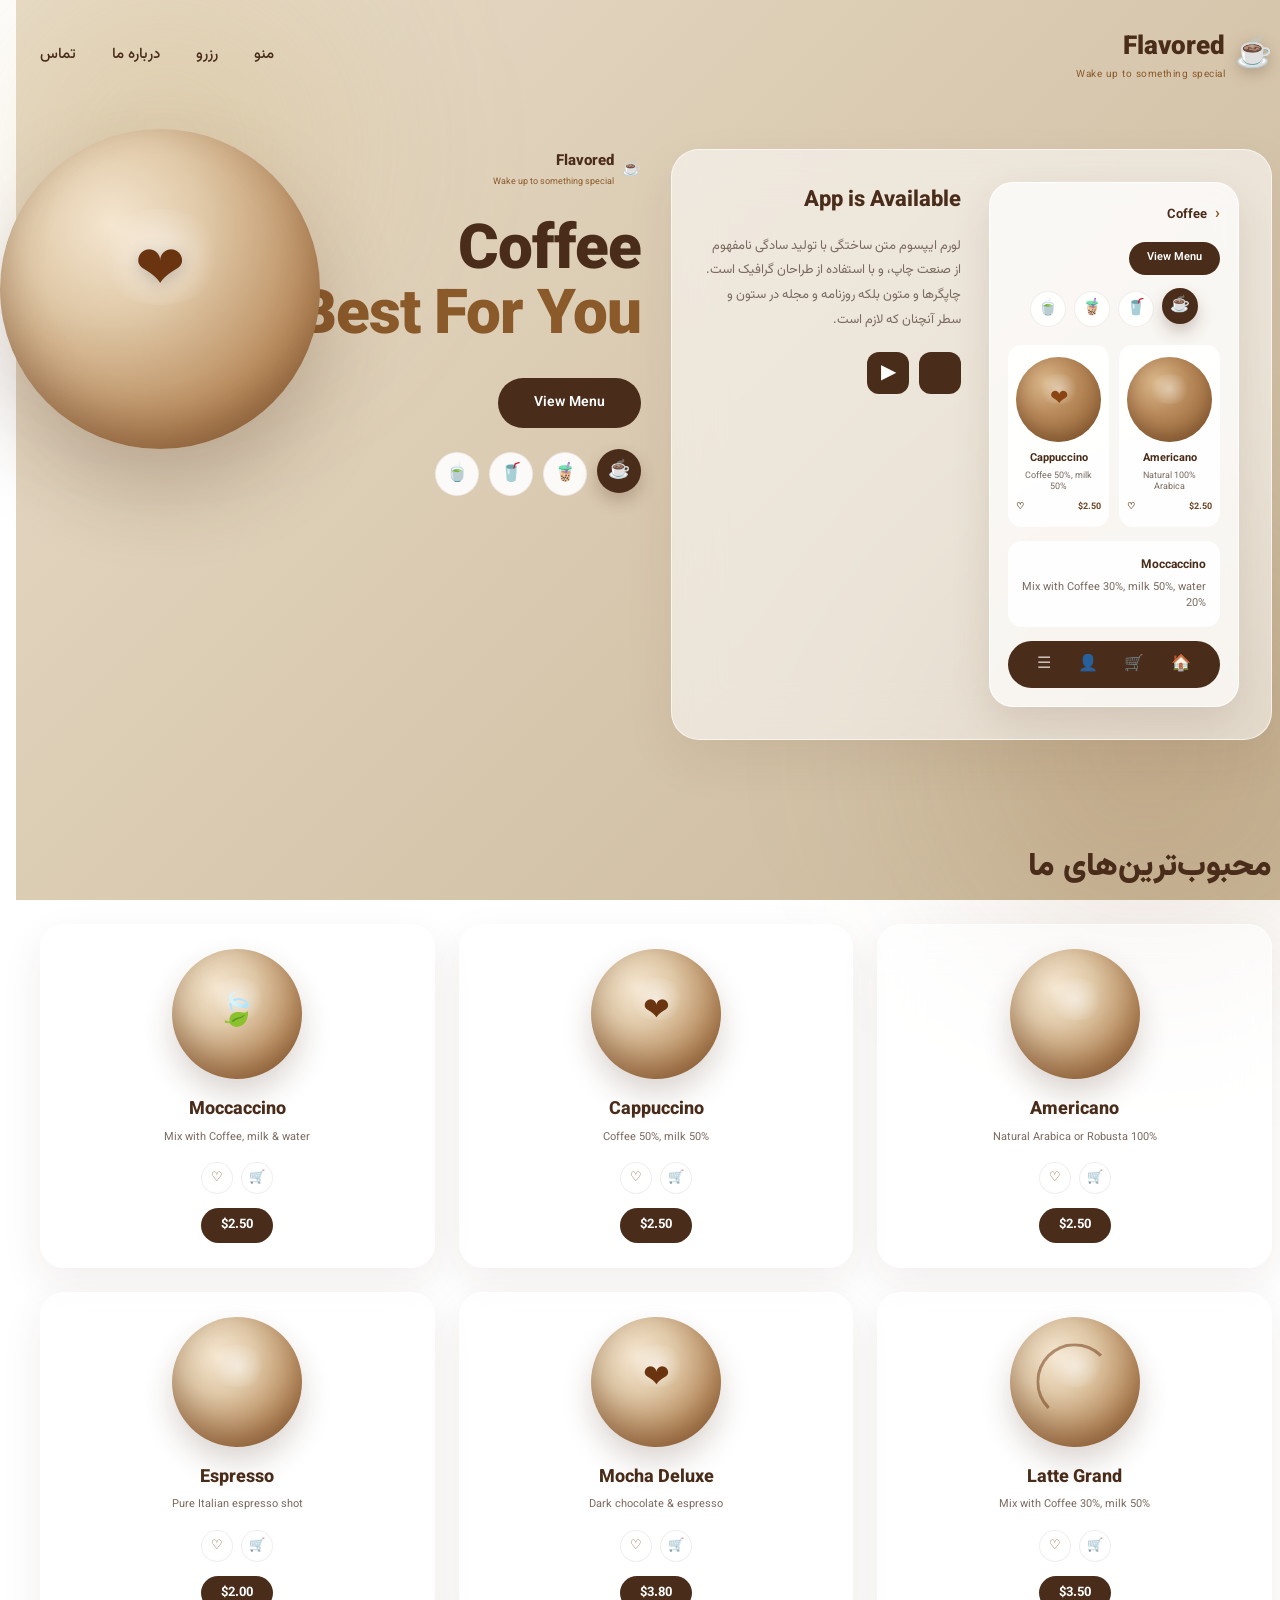
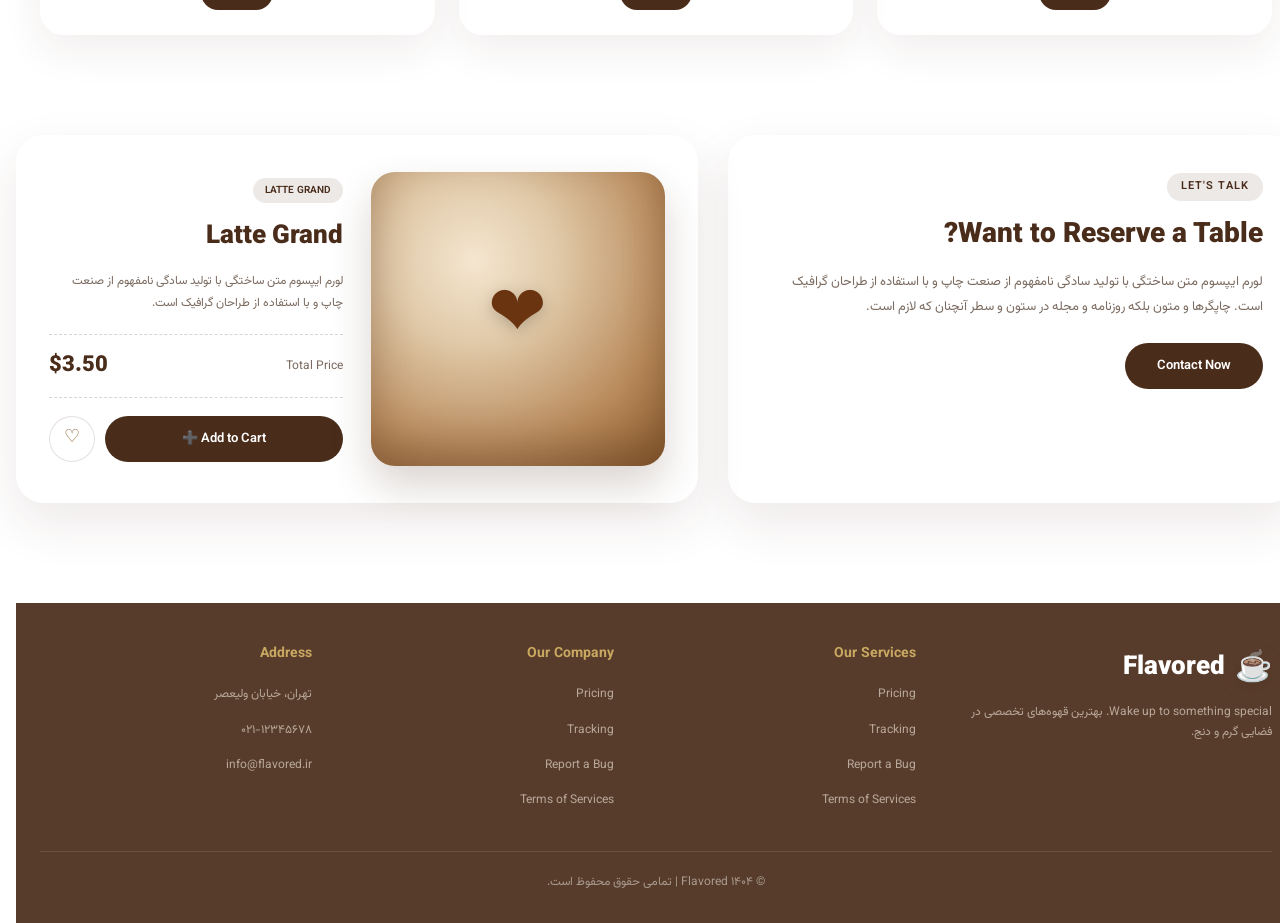
==== commit 1ebacbd8: "Update index.html" ====
--- a/index.html
+++ b/index.html
@@ -3,7 +3,7 @@
 <head>
 <meta charset="UTF-8" />
 <meta name="viewport" content="width=device-width, initial-scale=1.0" />
-<title>Flavored | کافه گلد</title>
+<title>Flavored | کافه گلد </title>
 <link href="https://fonts.googleapis.com/css2?family=Vazirmatn:wght@300;400;500;600;700;800;900&display=swap" rel="stylesheet" />
 <style>
 * { margin: 0; padding: 0; box-sizing: border-box; }
@@ -990,4 +990,166 @@
         <p class="desc">Mix with Coffee 30%, milk 50%</p>
         <div class="actions">
           <div class="action-btn">🛒</div>
-          <div class="action-btn">
+          <div class="action-btn">♡</div>
+        </div>
+        <div class="price-tag">$3.50</div>
+      </div>
+
+      <div class="menu-item">
+        <div class="cup-photo heart"></div>
+        <h3>Mocha Deluxe</h3>
+        <p class="desc">Dark chocolate & espresso</p>
+        <div class="actions">
+          <div class="action-btn">🛒</div>
+          <div class="action-btn">♡</div>
+        </div>
+        <div class="price-tag">$3.80</div>
+      </div>
+
+      <div class="menu-item">
+        <div class="cup-photo"></div>
+        <h3>Espresso</h3>
+        <p class="desc">Pure Italian espresso shot</p>
+        <div class="actions">
+          <div class="action-btn">🛒</div>
+          <div class="action-btn">♡</div>
+        </div>
+        <div class="price-tag">$2.00</div>
+      </div>
+
+    </div>
+  </div>
+</section>
+
+<!-- ===== Bottom Section ===== -->
+<section class="bottom-grid container" id="reserve">
+
+  <!-- Reserve Card -->
+  <div class="reserve-card">
+    <span class="badge">LET'S TALK</span>
+    <h2>Want to Reserve a Table?</h2>
+    <p>
+      لورم ایپسوم متن ساختگی با تولید سادگی نامفهوم از صنعت چاپ و با استفاده
+      از طراحان گرافیک است. چاپگرها و متون بلکه روزنامه و مجله در ستون و سطر
+      آنچنان که لازم است.
+    </p>
+    <button class="reserve-btn">Contact Now</button>
+  </div>
+
+  <!-- Detail Card -->
+  <div class="detail-card">
+    <div class="detail-img"></div>
+    <div class="detail-info">
+      <span class="badge-sm">LATTE GRAND</span>
+      <h3>Latte Grand</h3>
+      <p>
+        لورم ایپسوم متن ساختگی با تولید سادگی نامفهوم از صنعت چاپ
+        و با استفاده از طراحان گرافیک است.
+      </p>
+      <div class="total-row">
+        <span>Total Price</span>
+        <strong>$3.50</strong>
+      </div>
+      <div class="detail-actions">
+        <button class="add-cart-btn">Add to Cart ➕</button>
+        <div class="heart-btn">♡</div>
+      </div>
+    </div>
+  </div>
+
+</section>
+
+<!-- ===== Footer ===== -->
+<footer class="footer" id="contact">
+  <div class="container">
+    <div class="footer-inner">
+      <div class="footer-brand">
+        <div class="logo">
+          <span class="logo-icon">☕</span>
+          <span>Flavored</span>
+        </div>
+        <p>Wake up to something special. بهترین قهوه‌های تخصصی در فضایی گرم و دنج.</p>
+      </div>
+
+      <div class="footer-col">
+        <h4>Our Services</h4>
+        <ul>
+          <li><a href="#">Pricing</a></li>
+          <li><a href="#">Tracking</a></li>
+          <li><a href="#">Report a Bug</a></li>
+          <li><a href="#">Terms of Services</a></li>
+        </ul>
+      </div>
+
+      <div class="footer-col">
+        <h4>Our Company</h4>
+        <ul>
+          <li><a href="#">Pricing</a></li>
+          <li><a href="#">Tracking</a></li>
+          <li><a href="#">Report a Bug</a></li>
+          <li><a href="#">Terms of Services</a></li>
+        </ul>
+      </div>
+
+      <div class="footer-col">
+        <h4>Address</h4>
+        <ul>
+          <li><a href="#">تهران، خیابان ولیعصر</a></li>
+          <li><a href="#">۰۲۱-۱۲۳۴۵۶۷۸</a></li>
+          <li><a href="#">info@flavored.ir</a></li>
+        </ul>
+      </div>
+    </div>
+
+    <div class="footer-bottom">
+      © ۱۴۰۴ Flavored | تمامی حقوق محفوظ است.
+    </div>
+  </div>
+</footer>
+
+<script>
+// Smooth scroll
+document.querySelectorAll('a[href^="#"]').forEach(link => {
+  link.addEventListener('click', e => {
+    const target = document.querySelector(link.getAttribute('href'));
+    if (target) {
+      e.preventDefault();
+      target.scrollIntoView({ behavior: 'smooth', block: 'start' });
+    }
+  });
+});
+
+// Icon chip toggle
+document.querySelectorAll('.icon-row, .hero-icon-row').forEach(row => {
+  row.querySelectorAll('.icon-chip').forEach(chip => {
+    chip.addEventListener('click', () => {
+      row.querySelectorAll('.icon-chip').forEach(c => c.classList.remove('active'));
+      chip.classList.add('active');
+    });
+  });
+});
+
+// Scroll reveal
+const observer = new IntersectionObserver(entries => {
+  entries.forEach(entry => {
+    if (entry.isIntersecting) {
+      entry.target.style.opacity = '1';
+      entry.target.style.transform = 'translateY(0)';
+    }
+  });
+}, { threshold: 0.1 });
+
+document.querySelectorAll('.menu-item, .glass, .reserve-card, .detail-card').forEach(el => {
+  el.style.opacity = '0';
+  el.style.transform = 'translateY(30px)';
+  el.style.transition = 'all 0.7s ease';
+  observer.observe(el);
+});
+
+// Store buttons play icon
+document.querySelectorAll('.store-btn').forEach(btn => {
+  if (!btn.textContent.trim()) btn.textContent = '';
+});
+</script>
+</body>
+</html>
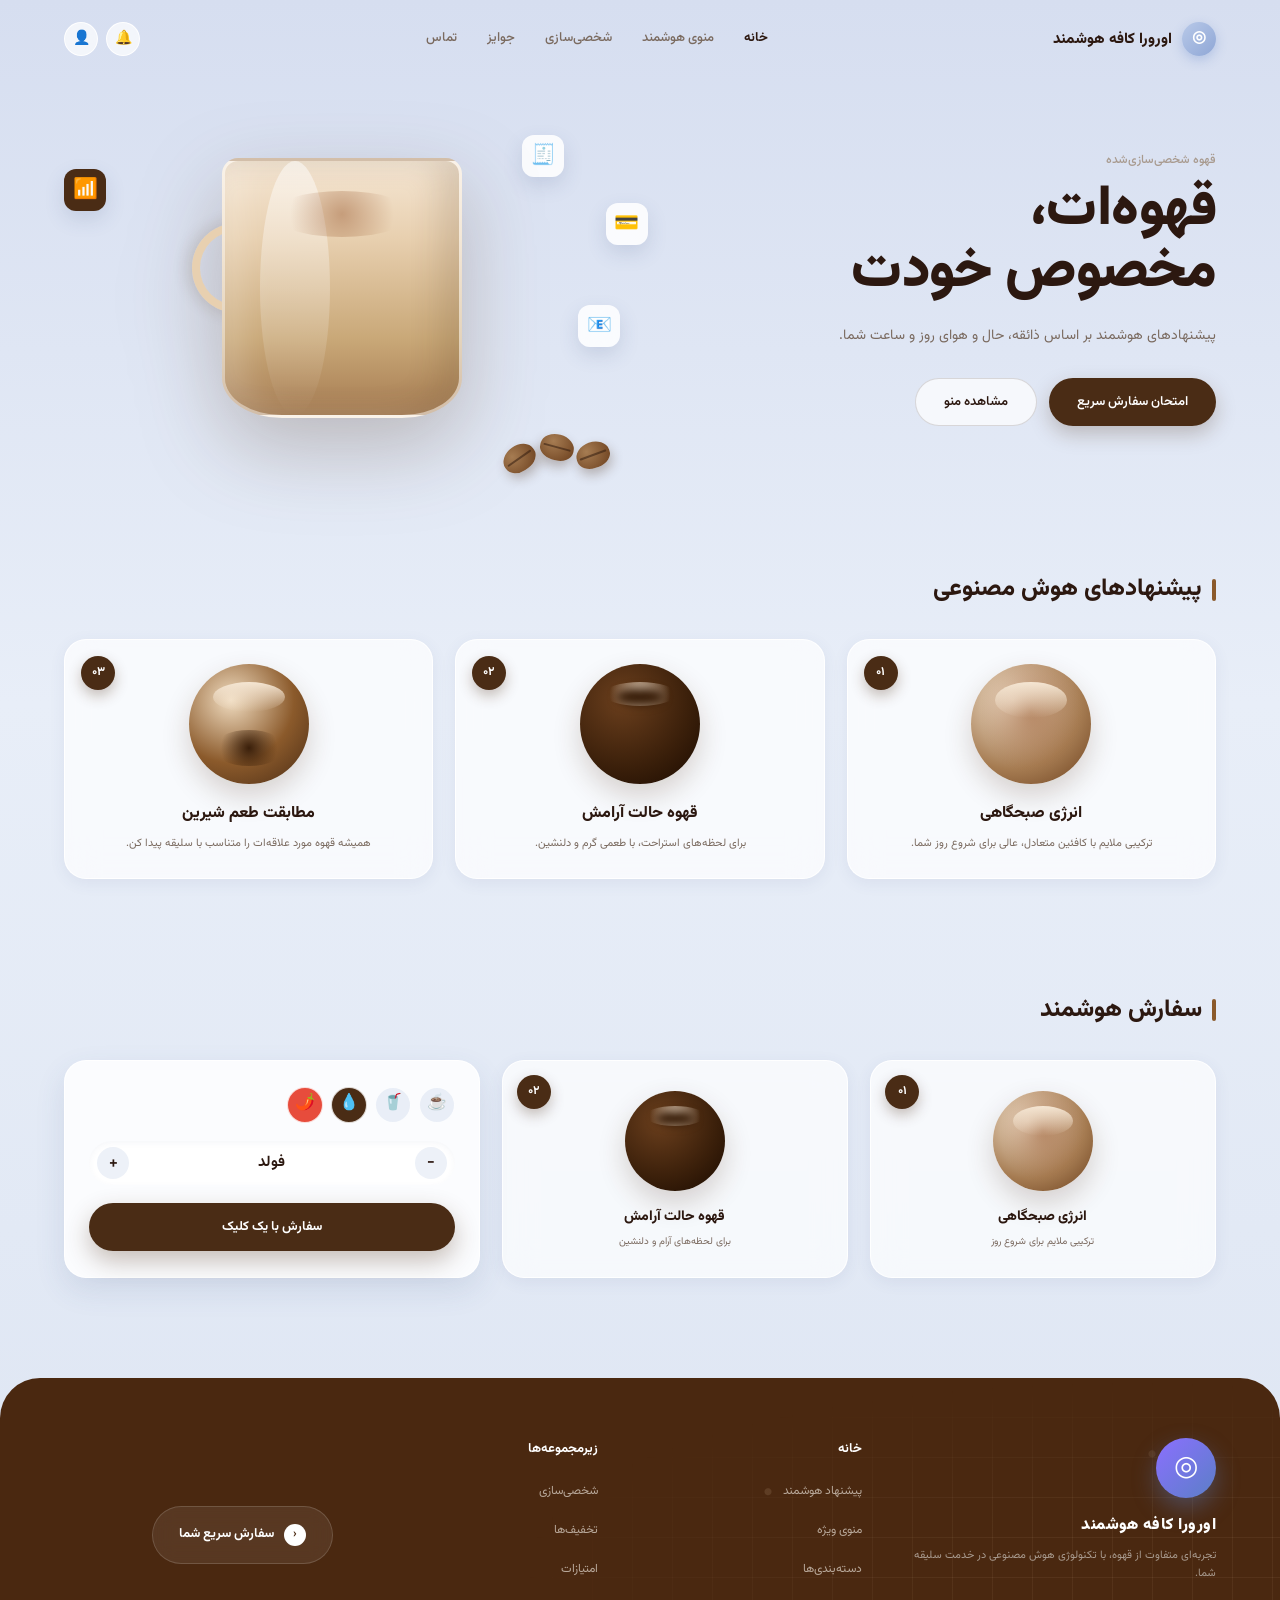
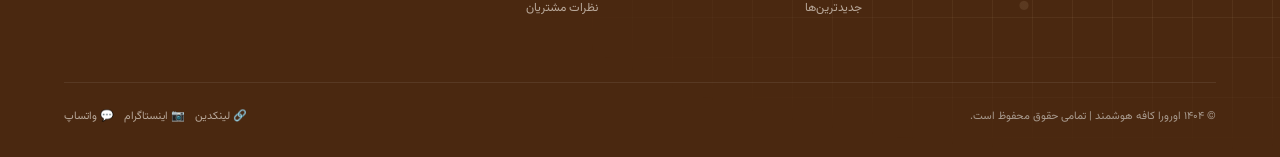
==== commit 8a21ff9f: "Update index.html" ====
--- a/index.html
+++ b/index.html
@@ -3,76 +3,57 @@
 <head>
 <meta charset="UTF-8" />
 <meta name="viewport" content="width=device-width, initial-scale=1.0" />
-<title>Flavored | کافه گلد </title>
+<title>اورورا کافه | قهوه شخصی‌سازی‌شده شما</title>
 <link href="https://fonts.googleapis.com/css2?family=Vazirmatn:wght@300;400;500;600;700;800;900&display=swap" rel="stylesheet" />
 <style>
 * { margin: 0; padding: 0; box-sizing: border-box; }
 
 :root {
-  --brown: #4a2c1a;
-  --brown-2: #6b4423;
-  --brown-3: #8b5a2b;
-  --cream: #e8dcc8;
-  --cream-2: #f0e6d2;
-  --beige: #d9c9b0;
-  --gold: #c9a961;
+  --bg-1: #dce4f2;
+  --bg-2: #e8eef8;
+  --bg-3: #cdd8ec;
+  --white: #ffffff;
+  --coffee: #6b3f1d;
+  --coffee-2: #8b5a2b;
+  --coffee-3: #4a2c15;
+  --coffee-light: #d4b896;
   --text: #2c1810;
   --text-soft: #7a6a5f;
-  --white: #fff;
-  --glass: rgba(255, 255, 255, 0.55);
-  --glass-dark: rgba(74, 44, 26, 0.85);
+  --text-muted: #a89a8e;
+  --blue-soft: #b8c6e0;
+  --blue-icon: #5b7fc7;
+  --footer-bg: #4a2810;
+  --footer-bg-2: #5c3518;
+  --border-soft: rgba(107, 63, 29, 0.08);
+  --shadow-sm: 0 4px 16px rgba(60, 80, 130, 0.08);
+  --shadow-md: 0 12px 30px rgba(60, 80, 130, 0.12);
+  --shadow-lg: 0 20px 50px rgba(60, 80, 130, 0.15);
 }
 
 html { scroll-behavior: smooth; }
 
 body {
   font-family: 'Vazirmatn', sans-serif;
-  background: linear-gradient(135deg, #e8dcc8 0%, #d9c9b0 50%, #c9b89a 100%);
-  background-attachment: fixed;
+  background: linear-gradient(180deg, #d6def0 0%, #e8eef8 40%, #dce4f2 100%);
   color: var(--text);
-  line-height: 1.7;
+  line-height: 1.8;
   overflow-x: hidden;
   min-height: 100vh;
-  position: relative;
-}
-
-/* ===== Background coffee beans ===== */
-body::before,
-body::after {
-  content: '';
-  position: fixed;
-  border-radius: 50%;
-  filter: blur(80px);
-  z-index: 0;
-  pointer-events: none;
-}
-body::before {
-  width: 500px; height: 500px;
-  background: radial-gradient(circle, rgba(201, 169, 97, 0.3), transparent 70%);
-  top: -100px; left: -100px;
-}
-body::after {
-  width: 600px; height: 600px;
-  background: radial-gradient(circle, rgba(139, 90, 43, 0.25), transparent 70%);
-  bottom: -150px; right: -150px;
 }
 
 a { text-decoration: none; color: inherit; }
 ul { list-style: none; }
+button { font-family: inherit; cursor: pointer; border: none; }
 
 .container {
-  max-width: 1300px;
+  max-width: 1200px;
   margin: 0 auto;
   padding: 0 24px;
-  position: relative;
-  z-index: 1;
 }
 
 /* ===== Header ===== */
 .header {
-  padding: 26px 0;
-  position: relative;
-  z-index: 10;
+  padding: 22px 0;
 }
 .header-inner {
   display: flex;
@@ -83,743 +64,688 @@
   display: flex;
   align-items: center;
   gap: 10px;
-  font-size: 26px;
-  font-weight: 900;
-  color: var(--brown);
-}
-.logo-icon {
-  font-size: 30px;
-  filter: drop-shadow(0 4px 8px rgba(74, 44, 26, 0.3));
-}
-.logo-text small {
-  display: block;
-  font-size: 10px;
-  font-weight: 400;
-  color: var(--brown-3);
-  letter-spacing: 0.5px;
-  margin-top: -4px;
+  font-size: 15px;
+  font-weight: 800;
+  color: var(--text);
+}
+.logo-mark {
+  width: 34px;
+  height: 34px;
+  border-radius: 50%;
+  background: linear-gradient(135deg, #b8c9e8, #8fa7d6);
+  display: flex;
+  align-items: center;
+  justify-content: center;
+  font-size: 16px;
+  color: #fff;
+  box-shadow: 0 4px 12px rgba(91, 127, 199, 0.3);
 }
 .nav-menu {
   display: flex;
-  gap: 36px;
-  font-size: 15px;
+  gap: 30px;
+  font-size: 13px;
   font-weight: 500;
-  color: var(--brown);
-}
-.nav-menu a {
-  position: relative;
-  transition: color 0.3s;
-}
-.nav-menu a:hover { color: var(--brown-3); }
-.nav-menu a::after {
-  content: '';
-  position: absolute;
-  bottom: -4px; right: 0;
-  width: 0; height: 2px;
-  background: var(--brown-2);
-  transition: width 0.3s;
-  border-radius: 2px;
-}
-.nav-menu a:hover::after { width: 100%; }
+  color: var(--text-soft);
+}
+.nav-menu a { transition: color 0.3s; }
+.nav-menu a:hover,
+.nav-menu a.active { color: var(--text); font-weight: 700; }
+
+.header-actions {
+  display: flex;
+  gap: 8px;
+  align-items: center;
+}
+.icon-btn {
+  width: 34px;
+  height: 34px;
+  border-radius: 50%;
+  background: rgba(255, 255, 255, 0.7);
+  border: 1px solid rgba(255, 255, 255, 0.9);
+  display: flex;
+  align-items: center;
+  justify-content: center;
+  font-size: 14px;
+  color: var(--text-soft);
+  transition: all 0.3s;
+  backdrop-filter: blur(10px);
+}
+.icon-btn:hover {
+  background: #fff;
+  color: var(--coffee);
+  transform: translateY(-2px);
+}
 
 /* ===== Hero ===== */
 .hero {
   padding: 40px 0 60px;
-}
-.hero-grid {
+  position: relative;
+}
+.hero-inner {
   display: grid;
   grid-template-columns: 1fr 1fr;
-  gap: 30px;
-  align-items: start;
-}
-
-/* ===== Glass Card ===== */
-.glass {
-  background: var(--glass);
-  backdrop-filter: blur(24px);
-  -webkit-backdrop-filter: blur(24px);
-  border-radius: 28px;
-  border: 1px solid rgba(255, 255, 255, 0.6);
-  box-shadow: 0 20px 50px rgba(74, 44, 26, 0.08);
-  padding: 32px;
+  gap: 40px;
+  align-items: center;
+}
+
+.hero-text .badge-line {
+  font-size: 12px;
+  color: var(--text-muted);
+  margin-bottom: 8px;
+  font-weight: 500;
+}
+.hero-text h1 {
+  font-size: 56px;
+  font-weight: 900;
+  line-height: 1.1;
+  color: var(--text);
+  margin-bottom: 20px;
+  letter-spacing: -0.5px;
+}
+.hero-text p {
+  font-size: 14px;
+  color: var(--text-soft);
+  margin-bottom: 28px;
+  max-width: 400px;
+  line-height: 1.9;
+}
+.hero-buttons {
+  display: flex;
+  gap: 12px;
+  flex-wrap: wrap;
+}
+.btn {
+  display: inline-flex;
+  align-items: center;
+  justify-content: center;
+  gap: 8px;
+  padding: 13px 28px;
+  border-radius: 50px;
+  font-size: 13px;
+  font-weight: 600;
+  transition: all 0.3s;
+  cursor: pointer;
+  border: none;
+}
+.btn-primary {
+  background: var(--coffee-3);
+  color: #fff;
+  box-shadow: 0 8px 20px rgba(74, 44, 21, 0.25);
+}
+.btn-primary:hover {
+  background: var(--coffee);
+  transform: translateY(-3px);
+  box-shadow: 0 12px 28px rgba(74, 44, 21, 0.35);
+}
+.btn-outline {
+  background: rgba(255, 255, 255, 0.7);
+  color: var(--text);
+  border: 1.5px solid rgba(44, 24, 16, 0.15);
+  backdrop-filter: blur(10px);
+}
+.btn-outline:hover {
+  background: #fff;
+  border-color: var(--coffee-3);
+  transform: translateY(-3px);
+}
+
+/* ===== Hero Image / Big Cup ===== */
+.hero-image {
+  position: relative;
+  display: flex;
+  align-items: center;
+  justify-content: center;
+  min-height: 340px;
+}
+.big-cup {
+  width: 240px;
+  height: 260px;
+  position: relative;
+  z-index: 2;
+  filter: drop-shadow(0 30px 40px rgba(74, 44, 21, 0.25));
+  animation: float 5s ease-in-out infinite;
+}
+.big-cup-glass {
+  width: 100%;
+  height: 100%;
+  border-radius: 16px 16px 60px 60px / 16px 16px 40px 40px;
+  background: linear-gradient(180deg, #f5e6d3 0%, #e8d0b0 30%, #c9a878 70%, #a67c52 100%);
   position: relative;
   overflow: hidden;
-}
-
-/* ===== Hero Left: App Preview ===== */
-.app-preview {
+  box-shadow: inset -20px 0 30px rgba(74, 44, 21, 0.15), inset 20px 0 30px rgba(255, 255, 255, 0.2);
+  border: 3px solid rgba(255, 255, 255, 0.5);
+}
+.big-cup-glass::before {
+  content: '';
+  position: absolute;
+  top: 0; left: 15%;
+  width: 30%; height: 100%;
+  background: linear-gradient(180deg, rgba(255, 255, 255, 0.5), transparent);
+  border-radius: 50%;
+}
+.big-cup-glass::after {
+  content: '';
+  position: absolute;
+  top: 12%; left: 20%;
+  width: 60%; height: 18%;
+  border-radius: 50%;
+  background: radial-gradient(circle, rgba(160, 100, 60, 0.5), transparent 70%);
+}
+.cup-handle {
+  position: absolute;
+  top: 25%;
+  left: -30px;
+  width: 50px;
+  height: 90px;
+  border: 8px solid #e8d0b0;
+  border-right: none;
+  border-radius: 50px 0 0 50px;
+  box-shadow: -5px 0 15px rgba(74, 44, 21, 0.15);
+}
+@keyframes float {
+  0%, 100% { transform: translateY(0); }
+  50% { transform: translateY(-14px); }
+}
+
+/* Coffee beans decoration */
+.beans-deco {
+  position: absolute;
+  bottom: -10px;
+  right: 10px;
+  z-index: 3;
+  display: flex;
+  gap: 4px;
+}
+.bean {
+  width: 34px;
+  height: 26px;
+  background: radial-gradient(circle at 35% 30%, #a67c52, #6b3f1d);
+  border-radius: 50% 50% 45% 45%;
+  position: relative;
+  box-shadow: 0 6px 12px rgba(74, 44, 21, 0.3);
+  transform: rotate(-20deg);
+}
+.bean::after {
+  content: '';
+  position: absolute;
+  top: 45%; left: 10%;
+  width: 80%; height: 2px;
+  background: rgba(40, 20, 10, 0.5);
+  border-radius: 2px;
+}
+.bean:nth-child(2) { transform: rotate(15deg) translateY(-8px); }
+.bean:nth-child(3) { transform: rotate(-35deg) translateY(4px); }
+
+/* Floating icons around cup */
+.float-icon {
+  position: absolute;
+  width: 42px;
+  height: 42px;
+  background: rgba(255, 255, 255, 0.85);
+  border-radius: 12px;
+  display: flex;
+  align-items: center;
+  justify-content: center;
+  font-size: 20px;
+  color: var(--coffee-2);
+  box-shadow: 0 8px 20px rgba(60, 80, 130, 0.15);
+  backdrop-filter: blur(10px);
+  animation: floatIcon 6s ease-in-out infinite;
+}
+.float-icon.i1 { top: 5%; right: 10%; animation-delay: 0s; }
+.float-icon.i2 { top: 25%; right: -5%; animation-delay: 0.5s; }
+.float-icon.i3 { top: 55%; right: 0%; animation-delay: 1s; }
+.float-icon.i4 { top: 15%; left: 0%; animation-delay: 1.5s; background: var(--coffee-3); color: #fff; }
+@keyframes floatIcon {
+  0%, 100% { transform: translateY(0); }
+  50% { transform: translateY(-10px); }
+}
+
+/* ===== Section ===== */
+.section {
+  padding: 50px 0 60px;
+}
+.section-title {
+  font-size: 24px;
+  font-weight: 800;
+  color: var(--text);
+  margin-bottom: 28px;
+  display: flex;
+  align-items: center;
+  gap: 10px;
+}
+.section-title::before {
+  content: '';
+  width: 4px;
+  height: 22px;
+  background: var(--coffee-2);
+  border-radius: 4px;
+}
+
+/* ===== Feature Cards ===== */
+.feature-grid {
   display: grid;
-  grid-template-columns: auto 1fr;
-  gap: 28px;
-  align-items: start;
-}
-.phone-card {
+  grid-template-columns: repeat(3, 1fr);
+  gap: 22px;
+}
+.feature-card {
   background: rgba(255, 255, 255, 0.7);
-  border-radius: 24px;
-  padding: 18px;
-  width: 250px;
-  box-shadow: 0 15px 40px rgba(74, 44, 26, 0.12);
-  border: 1px solid rgba(255, 255, 255, 0.8);
-}
-.phone-header {
-  display: flex;
-  align-items: center;
+  backdrop-filter: blur(16px);
+  -webkit-backdrop-filter: blur(16px);
+  border: 1px solid rgba(255, 255, 255, 0.9);
+  border-radius: 22px;
+  padding: 24px;
+  text-align: center;
+  box-shadow: var(--shadow-sm);
+  transition: all 0.4s ease;
+  position: relative;
+  overflow: hidden;
+}
+.feature-card:hover {
+  transform: translateY(-8px);
+  box-shadow: var(--shadow-lg);
+  background: rgba(255, 255, 255, 0.9);
+}
+.card-badge {
+  position: absolute;
+  top: 16px;
+  left: 16px;
+  width: 34px;
+  height: 34px;
+  border-radius: 50%;
+  background: var(--coffee-3);
+  color: #fff;
+  display: flex;
+  align-items: center;
+  justify-content: center;
+  font-size: 12px;
+  font-weight: 700;
+  box-shadow: 0 6px 14px rgba(74, 44, 21, 0.3);
+}
+.card-img {
+  width: 120px;
+  height: 120px;
+  margin: 0 auto 16px;
+  border-radius: 50%;
+  position: relative;
+  box-shadow: 0 12px 28px rgba(74, 44, 21, 0.2);
+  overflow: hidden;
+  background: radial-gradient(circle at 35% 30%, #f5e6d3, #a67c52 60%, #6b3f1d);
+}
+/* Coffee patterns */
+.card-img.p1::before {
+  content: '';
+  position: absolute;
+  inset: 0;
+  background: radial-gradient(ellipse at 50% 40%, rgba(160, 100, 60, 0.6), transparent 60%);
+}
+.card-img.p1::after {
+  content: '';
+  position: absolute;
+  top: 15%; left: 20%;
+  width: 60%; height: 30%;
+  border-radius: 50%;
+  background: linear-gradient(180deg, #f5e6d3, transparent);
+}
+.card-img.p2 {
+  background: radial-gradient(circle at 35% 30%, #6b3f1d, #3a1f0a 60%, #1a0a00);
+}
+.card-img.p2::before {
+  content: '';
+  position: absolute;
+  top: 15%; left: 20%;
+  width: 60%; height: 20%;
+  border-radius: 50%;
+  background: radial-gradient(circle, #f5e6d3, transparent 80%);
+  opacity: 0.9;
+}
+.card-img.p2::after {
+  content: '';
+  position: absolute;
+  top: 20%; left: 30%;
+  width: 40%; height: 15%;
+  border-radius: 50%;
+  background: #3a1f0a;
+  filter: blur(4px);
+}
+.card-img.p3 {
+  background: radial-gradient(circle at 35% 30%, #f0dcc0, #8b5a2b 55%, #4a2c15);
+}
+.card-img.p3::before {
+  content: '';
+  position: absolute;
+  bottom: 15%; left: 20%;
+  width: 60%; height: 30%;
+  border-radius: 50%;
+  background: radial-gradient(circle at 50% 50%, #3a1f0a, transparent 70%);
+}
+.card-img.p3::after {
+  content: '';
+  position: absolute;
+  top: 15%; left: 20%;
+  width: 60%; height: 25%;
+  border-radius: 50%;
+  background: linear-gradient(180deg, #f5e6d3, transparent);
+}
+
+.feature-card h3 {
+  font-size: 16px;
+  font-weight: 800;
+  color: var(--text);
+  margin-bottom: 6px;
+}
+.feature-card p {
+  font-size: 11px;
+  color: var(--text-soft);
+  line-height: 1.7;
+}
+
+/* ===== Smart Ordering ===== */
+.smart-grid {
+  display: grid;
+  grid-template-columns: 1fr 1fr 1.2fr;
+  gap: 22px;
+}
+
+.mini-order {
+  background: rgba(255, 255, 255, 0.7);
+  backdrop-filter: blur(16px);
+  border: 1px solid rgba(255, 255, 255, 0.9);
+  border-radius: 22px;
+  padding: 22px;
+  text-align: center;
+  box-shadow: var(--shadow-sm);
+  transition: all 0.4s;
+  position: relative;
+}
+.mini-order:hover {
+  transform: translateY(-6px);
+  box-shadow: var(--shadow-md);
+}
+.mini-order .card-badge { top: 14px; left: 14px; }
+.mini-order .card-img {
+  width: 100px;
+  height: 100px;
+  margin: 8px auto 14px;
+}
+.mini-order h3 {
+  font-size: 14px;
+  font-weight: 800;
+  color: var(--text);
+  margin-bottom: 4px;
+}
+.mini-order p {
+  font-size: 10px;
+  color: var(--text-soft);
+  line-height: 1.6;
+}
+
+/* Order Form Panel */
+.order-panel {
+  background: rgba(255, 255, 255, 0.85);
+  backdrop-filter: blur(20px);
+  border: 1px solid rgba(255, 255, 255, 0.9);
+  border-radius: 22px;
+  padding: 26px 24px;
+  box-shadow: var(--shadow-md);
+  display: flex;
+  flex-direction: column;
+  gap: 18px;
+}
+.option-icons {
+  display: flex;
   gap: 8px;
-  font-size: 13px;
-  font-weight: 700;
-  color: var(--brown);
-  margin-bottom: 14px;
-}
-.phone-header .back { font-size: 16px; color: var(--brown-3); }
-.view-menu-btn {
-  display: inline-block;
-  padding: 7px 18px;
-  background: var(--brown);
-  color: #fff;
-  border-radius: 50px;
-  font-size: 11px;
-  font-weight: 600;
-  margin-bottom: 16px;
-  cursor: pointer;
-  transition: all 0.3s;
-}
-.view-menu-btn:hover { background: var(--brown-2); transform: scale(1.03); }
-
-.icon-row {
-  display: flex;
-  gap: 8px;
-  margin-bottom: 18px;
-  justify-content: center;
-}
-.icon-chip {
-  width: 36px; height: 36px;
-  background: rgba(255, 255, 255, 0.9);
-  border-radius: 50%;
+}
+.option-icon {
+  width: 36px;
+  height: 36px;
+  border-radius: 50%;
+  background: rgba(220, 228, 242, 0.6);
   display: flex;
   align-items: center;
   justify-content: center;
   font-size: 16px;
   cursor: pointer;
   transition: all 0.3s;
-  border: 1px solid rgba(74, 44, 26, 0.08);
-}
-.icon-chip:hover,
-.icon-chip.active {
-  background: var(--brown);
-  transform: translateY(-3px);
-  box-shadow: 0 8px 16px rgba(74, 44, 26, 0.25);
-}
-.icon-chip.active { color: #fff; }
-
-.phone-cups {
-  display: grid;
-  grid-template-columns: 1fr 1fr;
+  border: 1px solid rgba(255, 255, 255, 0.8);
+}
+.option-icon:hover { transform: translateY(-3px); }
+.option-icon.active { background: var(--coffee-3); }
+.option-icon.red { background: #e74c3c; }
+
+.quantity-row {
+  display: flex;
+  align-items: center;
   gap: 10px;
-  margin-bottom: 14px;
-}
-.mini-cup {
-  background: rgba(255, 255, 255, 0.9);
-  border-radius: 14px;
-  padding: 12px 8px;
+  background: #fff;
+  border-radius: 50px;
+  padding: 6px 8px;
+  box-shadow: inset 0 2px 6px rgba(60, 80, 130, 0.05);
+}
+.qty-btn {
+  width: 32px;
+  height: 32px;
+  border-radius: 50%;
+  background: rgba(220, 228, 242, 0.5);
+  color: var(--text);
+  font-size: 16px;
+  font-weight: 700;
+  display: flex;
+  align-items: center;
+  justify-content: center;
+  transition: all 0.3s;
+}
+.qty-btn:hover {
+  background: var(--coffee-3);
+  color: #fff;
+}
+.qty-value {
+  flex: 1;
   text-align: center;
-  transition: all 0.3s;
-  cursor: pointer;
-}
-.mini-cup:hover {
-  transform: translateY(-3px);
-  box-shadow: 0 10px 20px rgba(74, 44, 26, 0.12);
-}
-.cup-img {
-  width: 100%;
-  aspect-ratio: 1;
-  border-radius: 50%;
-  background: radial-gradient(circle at 35% 30%, #d9b78a 0%, #b8895a 40%, #8b5a2b 100%);
-  position: relative;
-  margin-bottom: 8px;
-  box-shadow: inset 0 -8px 16px rgba(74, 44, 26, 0.3);
-}
-.cup-img::after {
-  content: '';
-  position: absolute;
-  top: 20%; left: 25%;
-  width: 50%; height: 35%;
-  border-radius: 50%;
-  background: radial-gradient(circle, rgba(255,255,255,0.4), transparent 70%);
-}
-.cup-img.heart::before {
-  content: '❤';
-  position: absolute;
-  top: 50%; left: 50%;
-  transform: translate(-50%, -50%);
-  color: #8b4513;
-  font-size: 22px;
-  z-index: 2;
-}
-.mini-cup h4 {
-  font-size: 11px;
+  font-size: 15px;
   font-weight: 700;
-  color: var(--brown);
-  margin-bottom: 2px;
-}
-.mini-cup p {
-  font-size: 9px;
-  color: var(--text-soft);
-  line-height: 1.3;
-}
-.mini-cup .price-row {
-  display: flex;
-  justify-content: space-between;
-  align-items: center;
-  margin-top: 6px;
-  font-size: 9px;
-}
-.mini-cup .price-row span { color: var(--brown-2); font-weight: 700; }
-.mini-cup .heart-icon {
-  color: var(--brown-3);
-  cursor: pointer;
-}
-
-.moccaccino-card {
-  background: rgba(255, 255, 255, 0.9);
-  border-radius: 14px;
+  color: var(--text);
+}
+.one-click-btn {
+  background: var(--coffee-3);
+  color: #fff;
   padding: 14px;
-  font-size: 11px;
-}
-.moccaccino-card h4 {
-  font-size: 12px;
-  font-weight: 700;
-  color: var(--brown);
-  margin-bottom: 4px;
-}
-.moccaccino-card p {
-  color: var(--text-soft);
-  line-height: 1.5;
-}
-
-.bottom-nav {
-  display: flex;
-  justify-content: space-around;
-  align-items: center;
-  background: var(--brown);
-  border-radius: 50px;
-  padding: 10px 16px;
-  margin-top: 14px;
-}
-.bottom-nav span {
-  color: rgba(255, 255, 255, 0.7);
-  font-size: 16px;
-  cursor: pointer;
-  transition: color 0.3s;
-}
-.bottom-nav span.active { color: #fff; }
-.bottom-nav span:hover { color: #fff; }
-
-/* ===== Right of phone: text ===== */
-.app-info h3 {
-  font-size: 22px;
-  font-weight: 800;
-  color: var(--brown);
-  margin-bottom: 14px;
-}
-.app-info p {
-  font-size: 13px;
-  color: var(--text-soft);
-  line-height: 1.9;
-  margin-bottom: 20px;
-}
-.store-buttons {
-  display: flex;
-  gap: 10px;
-}
-.store-btn {
-  width: 42px; height: 42px;
-  background: var(--brown);
-  border-radius: 12px;
-  display: flex;
-  align-items: center;
-  justify-content: center;
-  color: #fff;
-  font-size: 20px;
-  cursor: pointer;
-  transition: all 0.3s;
-}
-.store-btn:hover {
-  background: var(--brown-2);
-  transform: translateY(-3px);
-  box-shadow: 0 10px 20px rgba(74, 44, 26, 0.3);
-}
-
-/* ===== Big Coffee Hero (Right) ===== */
-.coffee-hero {
-  text-align: right;
-  position: relative;
-}
-.coffee-hero .logo-sm {
-  display: flex;
-  align-items: center;
-  gap: 8px;
-  font-size: 15px;
-  font-weight: 800;
-  color: var(--brown);
-  margin-bottom: 30px;
-}
-.coffee-hero .logo-sm small {
-  display: block;
-  font-size: 9px;
-  font-weight: 400;
-  color: var(--brown-3);
-}
-.coffee-hero h1 {
-  font-size: 62px;
-  font-weight: 900;
-  line-height: 1.05;
-  color: var(--brown);
-  margin-bottom: 28px;
-  letter-spacing: -1px;
-}
-.coffee-hero h1 span {
-  display: block;
-  color: var(--brown-3);
-}
-.cta-btn {
-  display: inline-block;
-  padding: 14px 36px;
-  background: var(--brown);
-  color: #fff;
-  border-radius: 50px;
-  font-size: 14px;
-  font-weight: 600;
-  cursor: pointer;
-  transition: all 0.3s;
-  margin-bottom: 24px;
-  border: none;
-  font-family: inherit;
-}
-.cta-btn:hover {
-  background: var(--brown-2);
-  transform: translateY(-3px);
-  box-shadow: 0 15px 30px rgba(74, 44, 26, 0.3);
-}
-
-.hero-icon-row {
-  display: flex;
-  gap: 10px;
-}
-.hero-icon-row .icon-chip {
-  width: 44px; height: 44px;
-  font-size: 18px;
-}
-
-.big-cup {
-  position: absolute;
-  top: -20px;
-  left: -40px;
-  width: 320px;
-  height: 320px;
-  border-radius: 50%;
-  background: radial-gradient(circle at 35% 30%, #f5e6d0 0%, #e0c9a8 30%, #b8895a 70%, #8b5a2b 100%);
-  box-shadow: 
-    inset 0 -20px 40px rgba(74, 44, 26, 0.3),
-    0 40px 80px rgba(74, 44, 26, 0.25);
-  display: flex;
-  align-items: center;
-  justify-content: center;
-  animation: floatCup 5s ease-in-out infinite;
-}
-.big-cup::before {
-  content: '';
-  position: absolute;
-  top: 25%; left: 30%;
-  width: 40%; height: 30%;
-  border-radius: 50%;
-  background: radial-gradient(circle, rgba(255,255,255,0.5), transparent 70%);
-}
-.big-cup::after {
-  content: '❤';
-  position: absolute;
-  top: 45%; left: 50%;
-  transform: translate(-50%, -50%);
-  color: #6b3410;
-  font-size: 60px;
-  filter: drop-shadow(0 4px 8px rgba(0,0,0,0.2));
-}
-@keyframes floatCup {
-  0%, 100% { transform: translateY(0) rotate(-2deg); }
-  50% { transform: translateY(-20px) rotate(2deg); }
-}
-
-/* ===== Menu Section ===== */
-.menu-section {
-  padding: 40px 0 60px;
-}
-.section-title {
-  font-size: 32px;
-  font-weight: 900;
-  color: var(--brown);
-  margin-bottom: 30px;
-  text-align: right;
-}
-.menu-grid {
-  display: grid;
-  grid-template-columns: repeat(3, 1fr);
-  gap: 24px;
-}
-
-.menu-item {
-  background: var(--glass);
-  backdrop-filter: blur(20px);
-  -webkit-backdrop-filter: blur(20px);
-  border-radius: 24px;
-  padding: 24px;
-  border: 1px solid rgba(255, 255, 255, 0.6);
-  box-shadow: 0 15px 40px rgba(74, 44, 26, 0.08);
-  transition: all 0.4s ease;
-  text-align: center;
-  position: relative;
-  overflow: hidden;
-}
-.menu-item:hover {
-  transform: translateY(-8px);
-  box-shadow: 0 25px 50px rgba(74, 44, 26, 0.15);
-  background: rgba(255, 255, 255, 0.75);
-}
-.menu-item .cup-photo {
-  width: 130px;
-  height: 130px;
-  border-radius: 50%;
-  margin: 0 auto 16px;
-  background: radial-gradient(circle at 35% 30%, #f5e6d0 0%, #e0c9a8 30%, #b8895a 70%, #8b5a2b 100%);
-  position: relative;
-  box-shadow: 
-    inset 0 -15px 30px rgba(74, 44, 26, 0.3),
-    0 15px 30px rgba(74, 44, 26, 0.2);
-}
-.menu-item .cup-photo::before {
-  content: '';
-  position: absolute;
-  top: 22%; left: 28%;
-  width: 45%; height: 32%;
-  border-radius: 50%;
-  background: radial-gradient(circle, rgba(255,255,255,0.5), transparent 70%);
-}
-.menu-item .cup-photo.heart::after {
-  content: '❤';
-  position: absolute;
-  top: 48%; left: 50%;
-  transform: translate(-50%, -50%);
-  color: #6b3410;
-  font-size: 32px;
-}
-.menu-item .cup-photo.leaf::after {
-  content: '🍃';
-  position: absolute;
-  top: 48%; left: 50%;
-  transform: translate(-50%, -50%);
-  font-size: 32px;
-}
-.menu-item .cup-photo.swirl::after {
-  content: '';
-  position: absolute;
-  top: 50%; left: 50%;
-  transform: translate(-50%, -50%);
-  width: 55%; height: 55%;
-  border-radius: 50%;
-  border: 3px solid rgba(107, 52, 16, 0.5);
-  border-right-color: transparent;
-  border-bottom-color: transparent;
-}
-.menu-item h3 {
-  font-size: 18px;
-  font-weight: 800;
-  color: var(--brown);
-  margin-bottom: 4px;
-}
-.menu-item .desc {
-  font-size: 11px;
-  color: var(--text-soft);
-  margin-bottom: 16px;
-  line-height: 1.5;
-}
-.menu-item .actions {
-  display: flex;
-  justify-content: center;
-  gap: 8px;
-  margin-bottom: 14px;
-}
-.action-btn {
-  width: 32px; height: 32px;
-  background: rgba(255, 255, 255, 0.9);
-  border-radius: 50%;
-  display: flex;
-  align-items: center;
-  justify-content: center;
-  font-size: 13px;
-  color: var(--brown-3);
-  cursor: pointer;
-  transition: all 0.3s;
-  border: 1px solid rgba(74, 44, 26, 0.08);
-}
-.action-btn:hover {
-  background: var(--brown);
-  color: #fff;
-  transform: scale(1.1);
-}
-.price-tag {
-  display: inline-block;
-  padding: 6px 20px;
-  background: var(--brown);
-  color: #fff;
   border-radius: 50px;
   font-size: 13px;
   font-weight: 700;
-}
-
-/* ===== Bottom Section ===== */
-.bottom-grid {
-  display: grid;
-  grid-template-columns: 1fr 1.2fr;
-  gap: 30px;
-  padding: 40px 0 80px;
-}
-
-/* Reserve Card */
-.reserve-card {
-  background: var(--glass);
-  backdrop-filter: blur(24px);
-  -webkit-backdrop-filter: blur(24px);
-  border-radius: 28px;
-  padding: 36px 32px;
-  border: 1px solid rgba(255, 255, 255, 0.6);
-  box-shadow: 0 20px 50px rgba(74, 44, 26, 0.1);
-}
-.reserve-card .badge {
-  display: inline-block;
-  padding: 5px 14px;
-  background: rgba(74, 44, 26, 0.1);
-  color: var(--brown);
-  border-radius: 50px;
-  font-size: 11px;
-  font-weight: 600;
-  margin-bottom: 16px;
-  letter-spacing: 1px;
-}
-.reserve-card h2 {
-  font-size: 28px;
-  font-weight: 900;
-  color: var(--brown);
-  margin-bottom: 16px;
-  line-height: 1.3;
-}
-.reserve-card p {
-  font-size: 13px;
-  color: var(--text-soft);
-  line-height: 1.9;
-  margin-bottom: 24px;
-}
-.reserve-btn {
-  display: inline-block;
-  padding: 13px 32px;
-  background: var(--brown);
-  color: #fff;
-  border-radius: 50px;
-  font-size: 13px;
-  font-weight: 600;
-  cursor: pointer;
   transition: all 0.3s;
-  border: none;
-  font-family: inherit;
-}
-.reserve-btn:hover {
-  background: var(--brown-2);
+  box-shadow: 0 10px 24px rgba(74, 44, 21, 0.3);
+}
+.one-click-btn:hover {
+  background: var(--coffee);
   transform: translateY(-3px);
-  box-shadow: 0 15px 30px rgba(74, 44, 26, 0.3);
-}
-
-/* Menu Detail Card */
-.detail-card {
-  background: var(--glass);
-  backdrop-filter: blur(24px);
-  -webkit-backdrop-filter: blur(24px);
-  border-radius: 28px;
-  padding: 36px 32px;
-  border: 1px solid rgba(255, 255, 255, 0.6);
-  box-shadow: 0 20px 50px rgba(74, 44, 26, 0.1);
-  display: grid;
-  grid-template-columns: 1fr 1fr;
-  gap: 28px;
-  align-items: center;
-}
-.detail-img {
-  width: 100%;
-  aspect-ratio: 1;
-  border-radius: 24px;
-  background: radial-gradient(circle at 35% 30%, #f5e6d0 0%, #e0c9a8 30%, #b8895a 70%, #8b5a2b 100%);
-  position: relative;
-  box-shadow: 
-    inset 0 -20px 40px rgba(74, 44, 26, 0.3),
-    0 20px 40px rgba(74, 44, 26, 0.2);
-  display: flex;
-  align-items: center;
-  justify-content: center;
-}
-.detail-img::after {
-  content: '❤';
-  color: #6b3410;
-  font-size: 70px;
-  filter: drop-shadow(0 4px 8px rgba(0,0,0,0.2));
-}
-.detail-info .badge-sm {
-  display: inline-block;
-  padding: 4px 12px;
-  background: rgba(74, 44, 26, 0.1);
-  color: var(--brown);
-  border-radius: 50px;
-  font-size: 10px;
-  font-weight: 600;
-  margin-bottom: 12px;
-}
-.detail-info h3 {
-  font-size: 26px;
-  font-weight: 900;
-  color: var(--brown);
-  margin-bottom: 12px;
-}
-.detail-info p {
-  font-size: 12px;
-  color: var(--text-soft);
-  line-height: 1.8;
-  margin-bottom: 20px;
-}
-.total-row {
-  display: flex;
-  justify-content: space-between;
-  align-items: center;
-  padding: 12px 0;
-  border-top: 1px dashed rgba(74, 44, 26, 0.2);
-  border-bottom: 1px dashed rgba(74, 44, 26, 0.2);
-  margin-bottom: 18px;
-}
-.total-row span { font-size: 12px; color: var(--text-soft); }
-.total-row strong { font-size: 22px; color: var(--brown); font-weight: 900; }
-
-.detail-actions {
-  display: flex;
-  gap: 10px;
-}
-.add-cart-btn {
-  flex: 1;
-  padding: 12px;
-  background: var(--brown);
-  color: #fff;
-  border-radius: 50px;
-  font-size: 13px;
-  font-weight: 600;
-  cursor: pointer;
-  transition: all 0.3s;
-  border: none;
-  font-family: inherit;
-  display: flex;
-  align-items: center;
-  justify-content: center;
-  gap: 6px;
-}
-.add-cart-btn:hover {
-  background: var(--brown-2);
-  transform: translateY(-2px);
-}
-.heart-btn {
-  width: 46px;
-  height: 46px;
-  border-radius: 50%;
-  background: rgba(255, 255, 255, 0.8);
-  border: 1px solid rgba(74, 44, 26, 0.15);
-  display: flex;
-  align-items: center;
-  justify-content: center;
-  font-size: 18px;
-  color: var(--brown-3);
-  cursor: pointer;
-  transition: all 0.3s;
-}
-.heart-btn:hover {
-  background: var(--brown);
-  color: #fff;
+  box-shadow: 0 14px 30px rgba(74, 44, 21, 0.4);
 }
 
 /* ===== Footer ===== */
 .footer {
-  background: rgba(74, 44, 26, 0.92);
-  backdrop-filter: blur(20px);
+  background: var(--footer-bg);
   color: #d4c4b8;
-  padding: 40px 0 30px;
-  margin-top: 20px;
-}
+  margin-top: 40px;
+  position: relative;
+  overflow: hidden;
+  padding: 60px 0 30px;
+  border-radius: 40px 40px 0 0;
+}
+/* Circuit pattern */
+.footer::before {
+  content: '';
+  position: absolute;
+  top: 0; right: 0;
+  width: 60%;
+  height: 100%;
+  background-image:
+    linear-gradient(90deg, rgba(212, 184, 150, 0.08) 1px, transparent 1px),
+    linear-gradient(0deg, rgba(212, 184, 150, 0.08) 1px, transparent 1px);
+  background-size: 40px 40px;
+  mask-image: radial-gradient(ellipse at 80% 50%, black 20%, transparent 70%);
+  -webkit-mask-image: radial-gradient(ellipse at 80% 50%, black 20%, transparent 70%);
+  pointer-events: none;
+}
+.footer::after {
+  content: '';
+  position: absolute;
+  top: 0; right: 0;
+  width: 50%;
+  height: 100%;
+  background-image: radial-gradient(circle at 20% 30%, rgba(212, 184, 150, 0.15) 3px, transparent 4px),
+                    radial-gradient(circle at 60% 60%, rgba(212, 184, 150, 0.12) 4px, transparent 5px),
+                    radial-gradient(circle at 80% 20%, rgba(212, 184, 150, 0.1) 3px, transparent 4px);
+  pointer-events: none;
+}
+
 .footer-inner {
   display: grid;
-  grid-template-columns: 1.2fr 1fr 1fr 1fr;
-  gap: 30px;
-  margin-bottom: 30px;
-}
-.footer-brand .logo { color: #fff; margin-bottom: 8px; }
+  grid-template-columns: 1.4fr 1fr 1fr 1.2fr;
+  gap: 40px;
+  position: relative;
+  z-index: 2;
+  margin-bottom: 50px;
+}
+
+.footer-brand .logo-circle {
+  width: 60px;
+  height: 60px;
+  border-radius: 50%;
+  background: linear-gradient(135deg, #8b6fff, #5b7fc7);
+  display: flex;
+  align-items: center;
+  justify-content: center;
+  font-size: 28px;
+  color: #fff;
+  margin-bottom: 14px;
+  box-shadow: 0 10px 25px rgba(91, 127, 199, 0.4);
+}
+.footer-brand h3 {
+  font-size: 16px;
+  font-weight: 900;
+  color: #fff;
+  letter-spacing: 0.5px;
+  margin-bottom: 6px;
+}
 .footer-brand p {
-  font-size: 12px;
+  font-size: 11px;
+  color: #a89a8e;
   line-height: 1.7;
-  color: #b8a89a;
-}
+}
+
 .footer-col h4 {
-  color: var(--gold);
-  font-size: 14px;
+  font-size: 13px;
   font-weight: 700;
-  margin-bottom: 14px;
+  color: #fff;
+  margin-bottom: 16px;
 }
 .footer-col ul li {
-  margin-bottom: 8px;
+  margin-bottom: 10px;
 }
 .footer-col ul a {
   font-size: 12px;
   color: #b8a89a;
+  transition: all 0.3s;
+  display: inline-block;
+}
+.footer-col ul a:hover {
+  color: #f5e6d3;
+  transform: translateX(-4px);
+}
+
+.footer-cta {
+  display: flex;
+  align-items: center;
+}
+.footer-cta-btn {
+  display: inline-flex;
+  align-items: center;
+  gap: 10px;
+  padding: 16px 26px;
+  background: rgba(255, 255, 255, 0.08);
+  border: 1px solid rgba(255, 255, 255, 0.15);
+  border-radius: 50px;
+  color: #fff;
+  font-size: 13px;
+  font-weight: 700;
+  transition: all 0.3s;
+  backdrop-filter: blur(10px);
+}
+.footer-cta-btn:hover {
+  background: rgba(255, 255, 255, 0.15);
+  transform: translateY(-3px);
+  box-shadow: 0 10px 24px rgba(0, 0, 0, 0.2);
+}
+.footer-cta-btn .arrow {
+  width: 22px;
+  height: 22px;
+  border-radius: 50%;
+  background: #fff;
+  color: var(--footer-bg);
+  display: flex;
+  align-items: center;
+  justify-content: center;
+  font-size: 12px;
+  font-weight: 700;
+}
+
+.footer-bottom {
+  position: relative;
+  z-index: 2;
+  padding-top: 24px;
+  border-top: 1px solid rgba(255, 255, 255, 0.08);
+  display: flex;
+  justify-content: space-between;
+  align-items: center;
+  flex-wrap: wrap;
+  gap: 16px;
+  font-size: 11px;
+  color: #a89a8e;
+}
+.footer-socials {
+  display: flex;
+  gap: 10px;
+}
+.footer-socials a {
+  display: flex;
+  align-items: center;
+  gap: 6px;
+  color: #b8a89a;
+  font-size: 11px;
   transition: color 0.3s;
 }
-.footer-col ul a:hover { color: var(--gold); }
-.footer-bottom {
-  text-align: center;
-  padding-top: 20px;
-  border-top: 1px solid rgba(255, 255, 255, 0.1);
-  font-size: 12px;
-  color: #a89a8e;
-}
+.footer-socials a:hover { color: #f5e6d3; }
 
 /* ===== Responsive ===== */
-@media (max-width: 1100px) {
-  .coffee-hero h1 { font-size: 48px; }
-  .big-cup { width: 260px; height: 260px; }
-  .big-cup::after { font-size: 48px; }
-}
-
-@media (max-width: 900px) {
-  .hero-grid { grid-template-columns: 1fr; }
-  .big-cup { position: relative; top: 0; left: 0; margin: 30px auto; }
-  .coffee-hero { text-align: center; }
-  .coffee-hero .logo-sm { justify-content: center; }
-  .hero-icon-row { justify-content: center; }
-  .menu-grid { grid-template-columns: repeat(2, 1fr); }
-  .bottom-grid { grid-template-columns: 1fr; }
-  .detail-card { grid-template-columns: 1fr; }
+@media (max-width: 992px) {
+  .hero-inner { grid-template-columns: 1fr; text-align: center; }
+  .hero-text p { margin-left: auto; margin-right: auto; }
+  .hero-buttons { justify-content: center; }
+  .hero-image { order: -1; min-height: 280px; }
+  .big-cup { width: 200px; height: 220px; }
+  .feature-grid { grid-template-columns: 1fr 1fr; }
+  .smart-grid { grid-template-columns: 1fr 1fr; }
+  .order-panel { grid-column: 1 / -1; }
   .footer-inner { grid-template-columns: 1fr 1fr; }
 }
 
 @media (max-width: 640px) {
   .nav-menu { display: none; }
-  .coffee-hero h1 { font-size: 34px; }
-  .big-cup { width: 200px; height: 200px; }
-  .big-cup::after { font-size: 38px; }
-  .menu-grid { grid-template-columns: 1fr; }
-  .app-preview { grid-template-columns: 1fr; }
-  .phone-card { width: 100%; }
-  .section-title { font-size: 24px; }
+  .hero-text h1 { font-size: 36px; }
+  .section-title { font-size: 20px; }
+  .feature-grid { grid-template-columns: 1fr; }
+  .smart-grid { grid-template-columns: 1fr; }
   .footer-inner { grid-template-columns: 1fr; text-align: center; }
-  .glass { padding: 24px; }
+  .footer-brand .logo-circle { margin: 0 auto 14px; }
+  .footer-bottom { justify-content: center; text-align: center; }
   .container { padding: 0 16px; }
+  .big-cup { width: 170px; height: 190px; }
+}
+
+@media (max-width: 400px) {
+  .hero-text h1 { font-size: 30px; }
+  .btn { padding: 11px 22px; font-size: 12px; }
 }
 </style>
 </head>
@@ -829,286 +755,211 @@
 <header class="header">
   <div class="container header-inner">
     <div class="logo">
-      <span class="logo-icon">☕</span>
-      <span class="logo-text">
-        Flavored
-        <small>Wake up to something special</small>
-      </span>
+      <div class="logo-mark">◎</div>
+      <span>اورورا کافه هوشمند</span>
     </div>
+
     <nav class="nav-menu">
-      <a href="#menu">منو</a>
-      <a href="#reserve">رزرو</a>
-      <a href="#about">درباره ما</a>
+      <a href="#" class="active">خانه</a>
+      <a href="#menu">منوی هوشمند</a>
+      <a href="#features">شخصی‌سازی</a>
+      <a href="#rewards">جوایز</a>
       <a href="#contact">تماس</a>
     </nav>
+
+    <div class="header-actions">
+      <button class="icon-btn" title="اعلان‌ها">🔔</button>
+      <button class="icon-btn" title="حساب کاربری">👤</button>
+    </div>
   </div>
 </header>
 
 <!-- ===== Hero ===== -->
 <section class="hero">
-  <div class="container hero-grid">
-
-    <!-- Left: App Preview -->
-    <div class="glass">
-      <div class="app-preview">
-        <div class="phone-card">
-          <div class="phone-header">
-            <span class="back">‹</span>
-            <span>Coffee</span>
-          </div>
-          <div class="view-menu-btn">View Menu</div>
-
-          <div class="icon-row">
-            <div class="icon-chip active">☕</div>
-            <div class="icon-chip">🥤</div>
-            <div class="icon-chip">🧋</div>
-            <div class="icon-chip">🍵</div>
-          </div>
-
-          <div class="phone-cups">
-            <div class="mini-cup">
-              <div class="cup-img"></div>
-              <h4>Americano</h4>
-              <p>100% Natural Arabica</p>
-              <div class="price-row">
-                <span>$2.50</span>
-                <span class="heart-icon">♡</span>
-              </div>
-            </div>
-            <div class="mini-cup">
-              <div class="cup-img heart"></div>
-              <h4>Cappuccino</h4>
-              <p>Coffee 50%, milk 50%</p>
-              <div class="price-row">
-                <span>$2.50</span>
-                <span class="heart-icon">♡</span>
-              </div>
-            </div>
-          </div>
-
-          <div class="moccaccino-card">
-            <h4>Moccaccino</h4>
-            <p>Mix with Coffee 30%, milk 50%, water 20%</p>
-          </div>
-
-          <div class="bottom-nav">
-            <span class="active">🏠</span>
-            <span>🛒</span>
-            <span>👤</span>
-            <span>☰</span>
-          </div>
-        </div>
-
-        <div class="app-info">
-          <h3>App is Available</h3>
-          <p>
-            لورم ایپسوم متن ساختگی با تولید سادگی نامفهوم از صنعت چاپ،
-            و با استفاده از طراحان گرافیک است. چاپگرها و متون بلکه روزنامه
-            و مجله در ستون و سطر آنچنان که لازم است.
-          </p>
-          <div class="store-buttons">
-            <div class="store-btn"></div>
-            <div class="store-btn">▶</div>
-          </div>
-        </div>
+  <div class="container hero-inner">
+    <div class="hero-text">
+      <div class="badge-line">قهوه شخصی‌سازی‌شده</div>
+      <h1>
+        قهوه‌ات،<br>
+        مخصوص خودت
+      </h1>
+      <p>
+        پیشنهادهای هوشمند بر اساس ذائقه، حال و هوای روز و ساعت شما.
+      </p>
+      <div class="hero-buttons">
+        <button class="btn btn-primary">امتحان سفارش سریع</button>
+        <button class="btn btn-outline">مشاهده منو</button>
       </div>
     </div>
 
-    <!-- Right: Coffee Hero -->
-    <div class="coffee-hero">
-      <div class="logo-sm">
-        <span>☕</span>
-        <div>
-          Flavored
-          <small>Wake up to something special</small>
-        </div>
-      </div>
-
-      <h1>
-        Coffee
-        <span>The Best For You</span>
-      </h1>
-
-      <button class="cta-btn">View Menu</button>
-
-      <div class="hero-icon-row">
-        <div class="icon-chip active">☕</div>
-        <div class="icon-chip">🧋</div>
-        <div class="icon-chip">🥤</div>
-        <div class="icon-chip">🍵</div>
-      </div>
-
-      <div class="big-cup"></div>
-    </div>
-
-  </div>
-</section>
-
-<!-- ===== Menu Section ===== -->
-<section class="menu-section" id="menu">
-  <div class="container">
-    <h2 class="section-title">محبوب‌ترین‌های ما</h2>
-
-    <div class="menu-grid">
-
-      <div class="menu-item">
-        <div class="cup-photo"></div>
-        <h3>Americano</h3>
-        <p class="desc">100% Natural Arabica or Robusta</p>
-        <div class="actions">
-          <div class="action-btn">🛒</div>
-          <div class="action-btn">♡</div>
-        </div>
-        <div class="price-tag">$2.50</div>
-      </div>
-
-      <div class="menu-item">
-        <div class="cup-photo heart"></div>
-        <h3>Cappuccino</h3>
-        <p class="desc">Coffee 50%, milk 50%</p>
-        <div class="actions">
-          <div class="action-btn">🛒</div>
-          <div class="action-btn">♡</div>
-        </div>
-        <div class="price-tag">$2.50</div>
-      </div>
-
-      <div class="menu-item">
-        <div class="cup-photo leaf"></div>
-        <h3>Moccaccino</h3>
-        <p class="desc">Mix with Coffee, milk & water</p>
-        <div class="actions">
-          <div class="action-btn">🛒</div>
-          <div class="action-btn">♡</div>
-        </div>
-        <div class="price-tag">$2.50</div>
-      </div>
-
-      <div class="menu-item">
-        <div class="cup-photo swirl"></div>
-        <h3>Latte Grand</h3>
-        <p class="desc">Mix with Coffee 30%, milk 50%</p>
-        <div class="actions">
-          <div class="action-btn">🛒</div>
-          <div class="action-btn">♡</div>
-        </div>
-        <div class="price-tag">$3.50</div>
-      </div>
-
-      <div class="menu-item">
-        <div class="cup-photo heart"></div>
-        <h3>Mocha Deluxe</h3>
-        <p class="desc">Dark chocolate & espresso</p>
-        <div class="actions">
-          <div class="action-btn">🛒</div>
-          <div class="action-btn">♡</div>
-        </div>
-        <div class="price-tag">$3.80</div>
-      </div>
-
-      <div class="menu-item">
-        <div class="cup-photo"></div>
-        <h3>Espresso</h3>
-        <p class="desc">Pure Italian espresso shot</p>
-        <div class="actions">
-          <div class="action-btn">🛒</div>
-          <div class="action-btn">♡</div>
-        </div>
-        <div class="price-tag">$2.00</div>
-      </div>
-
+    <div class="hero-image">
+      <!-- Floating icons -->
+      <div class="float-icon i4">📶</div>
+      <div class="float-icon i1">🧾</div>
+      <div class="float-icon i2">💳</div>
+      <div class="float-icon i3">📧</div>
+
+      <!-- Big Cup -->
+      <div class="big-cup">
+        <div class="cup-handle"></div>
+        <div class="big-cup-glass"></div>
+      </div>
+
+      <!-- Beans -->
+      <div class="beans-deco">
+        <div class="bean"></div>
+        <div class="bean"></div>
+        <div class="bean"></div>
+      </div>
     </div>
   </div>
 </section>
 
-<!-- ===== Bottom Section ===== -->
-<section class="bottom-grid container" id="reserve">
-
-  <!-- Reserve Card -->
-  <div class="reserve-card">
-    <span class="badge">LET'S TALK</span>
-    <h2>Want to Reserve a Table?</h2>
-    <p>
-      لورم ایپسوم متن ساختگی با تولید سادگی نامفهوم از صنعت چاپ و با استفاده
-      از طراحان گرافیک است. چاپگرها و متون بلکه روزنامه و مجله در ستون و سطر
-      آنچنان که لازم است.
-    </p>
-    <button class="reserve-btn">Contact Now</button>
-  </div>
-
-  <!-- Detail Card -->
-  <div class="detail-card">
-    <div class="detail-img"></div>
-    <div class="detail-info">
-      <span class="badge-sm">LATTE GRAND</span>
-      <h3>Latte Grand</h3>
-      <p>
-        لورم ایپسوم متن ساختگی با تولید سادگی نامفهوم از صنعت چاپ
-        و با استفاده از طراحان گرافیک است.
-      </p>
-      <div class="total-row">
-        <span>Total Price</span>
-        <strong>$3.50</strong>
-      </div>
-      <div class="detail-actions">
-        <button class="add-cart-btn">Add to Cart ➕</button>
-        <div class="heart-btn">♡</div>
-      </div>
+<!-- ===== AI Features ===== -->
+<section class="section" id="features">
+  <div class="container">
+    <h2 class="section-title">پیشنهادهای هوش مصنوعی</h2>
+
+    <div class="feature-grid">
+
+      <div class="feature-card">
+        <div class="card-badge">۰۱</div>
+        <div class="card-img p1"></div>
+        <h3>انرژی صبحگاهی</h3>
+        <p>ترکیبی ملایم با کافئین متعادل، عالی برای شروع روز شما.</p>
+      </div>
+
+      <div class="feature-card">
+        <div class="card-badge">۰۲</div>
+        <div class="card-img p2"></div>
+        <h3>قهوه حالت آرامش</h3>
+        <p>برای لحظه‌های استراحت، با طعمی گرم و دلنشین.</p>
+      </div>
+
+      <div class="feature-card">
+        <div class="card-badge">۰۳</div>
+        <div class="card-img p3"></div>
+        <h3>مطابقت طعم شیرین</h3>
+        <p>همیشه قهوه مورد علاقه‌ات را متناسب با سلیقه پیدا کن.</p>
+      </div>
+
     </div>
   </div>
-
+</section>
+
+<!-- ===== Smart Ordering ===== -->
+<section class="section" id="menu">
+  <div class="container">
+    <h2 class="section-title">سفارش هوشمند</h2>
+
+    <div class="smart-grid">
+
+      <div class="mini-order">
+        <div class="card-badge">۰۱</div>
+        <div class="card-img p1"></div>
+        <h3>انرژی صبحگاهی</h3>
+        <p>ترکیبی ملایم برای شروع روز</p>
+      </div>
+
+      <div class="mini-order">
+        <div class="card-badge">۰۲</div>
+        <div class="card-img p2"></div>
+        <h3>قهوه حالت آرامش</h3>
+        <p>برای لحظه‌های آرام و دلنشین</p>
+      </div>
+
+      <div class="order-panel">
+        <div class="option-icons">
+          <div class="option-icon">☕</div>
+          <div class="option-icon">🥤</div>
+          <div class="option-icon active">💧</div>
+          <div class="option-icon red">🌶️</div>
+        </div>
+
+        <div class="quantity-row">
+          <button class="qty-btn" onclick="changeQty(-1)">−</button>
+          <div class="qty-value" id="qtyValue">فولد</div>
+          <button class="qty-btn" onclick="changeQty(1)">+</button>
+        </div>
+
+        <button class="one-click-btn">سفارش با یک کلیک</button>
+      </div>
+
+    </div>
+  </div>
 </section>
 
 <!-- ===== Footer ===== -->
 <footer class="footer" id="contact">
   <div class="container">
+
     <div class="footer-inner">
+
       <div class="footer-brand">
-        <div class="logo">
-          <span class="logo-icon">☕</span>
-          <span>Flavored</span>
-        </div>
-        <p>Wake up to something special. بهترین قهوه‌های تخصصی در فضایی گرم و دنج.</p>
+        <div class="logo-circle">◎</div>
+        <h3>اورورا کافه هوشمند</h3>
+        <p>تجربه‌ای متفاوت از قهوه، با تکنولوژی هوش مصنوعی در خدمت سلیقه شما.</p>
       </div>
 
       <div class="footer-col">
-        <h4>Our Services</h4>
+        <h4>خانه</h4>
         <ul>
-          <li><a href="#">Pricing</a></li>
-          <li><a href="#">Tracking</a></li>
-          <li><a href="#">Report a Bug</a></li>
-          <li><a href="#">Terms of Services</a></li>
+          <li><a href="#">پیشنهاد هوشمند</a></li>
+          <li><a href="#">منوی ویژه</a></li>
+          <li><a href="#">دسته‌بندی‌ها</a></li>
+          <li><a href="#">جدیدترین‌ها</a></li>
         </ul>
       </div>
 
       <div class="footer-col">
-        <h4>Our Company</h4>
+        <h4>زیرمجموعه‌ها</h4>
         <ul>
-          <li><a href="#">Pricing</a></li>
-          <li><a href="#">Tracking</a></li>
-          <li><a href="#">Report a Bug</a></li>
-          <li><a href="#">Terms of Services</a></li>
+          <li><a href="#">شخصی‌سازی</a></li>
+          <li><a href="#">تخفیف‌ها</a></li>
+          <li><a href="#">امتیازات</a></li>
+          <li><a href="#">نظرات مشتریان</a></li>
         </ul>
       </div>
 
-      <div class="footer-col">
-        <h4>Address</h4>
-        <ul>
-          <li><a href="#">تهران، خیابان ولیعصر</a></li>
-          <li><a href="#">۰۲۱-۱۲۳۴۵۶۷۸</a></li>
-          <li><a href="#">info@flavored.ir</a></li>
-        </ul>
-      </div>
+      <div class="footer-cta">
+        <a href="#menu" class="footer-cta-btn">
+          <span class="arrow">‹</span>
+          <span>سفارش سریع شما</span>
+        </a>
+      </div>
+
     </div>
 
     <div class="footer-bottom">
-      © ۱۴۰۴ Flavored | تمامی حقوق محفوظ است.
+      <span>© ۱۴۰۴ اورورا کافه هوشمند | تمامی حقوق محفوظ است.</span>
+      <div class="footer-socials">
+        <a href="#">🔗 لینکدین</a>
+        <a href="#">📷 اینستاگرام</a>
+        <a href="#">💬 واتساپ</a>
+      </div>
     </div>
+
   </div>
 </footer>
 
 <script>
-// Smooth scroll
+// ===== Quantity toggle =====
+let qty = 1;
+const qtyLabels = ['فولد', 'دو برابر', 'سه برابر', 'چهار برابر'];
+function changeQty(delta) {
+  qty = Math.max(1, Math.min(4, qty + delta));
+  document.getElementById('qtyValue').textContent = qtyLabels[qty - 1];
+}
+
+// ===== Option icons =====
+document.querySelectorAll('.option-icons .option-icon').forEach(icon => {
+  icon.addEventListener('click', () => {
+    document.querySelectorAll('.option-icons .option-icon').forEach(i => i.classList.remove('active'));
+    if (!icon.classList.contains('red')) icon.classList.add('active');
+  });
+});
+
+// ===== Smooth scroll =====
 document.querySelectorAll('a[href^="#"]').forEach(link => {
   link.addEventListener('click', e => {
     const target = document.querySelector(link.getAttribute('href'));
@@ -1119,17 +970,15 @@
   });
 });
 
-// Icon chip toggle
-document.querySelectorAll('.icon-row, .hero-icon-row').forEach(row => {
-  row.querySelectorAll('.icon-chip').forEach(chip => {
-    chip.addEventListener('click', () => {
-      row.querySelectorAll('.icon-chip').forEach(c => c.classList.remove('active'));
-      chip.classList.add('active');
-    });
+// ===== Nav active state =====
+document.querySelectorAll('.nav-menu a').forEach(link => {
+  link.addEventListener('click', () => {
+    document.querySelectorAll('.nav-menu a').forEach(l => l.classList.remove('active'));
+    link.classList.add('active');
   });
 });
 
-// Scroll reveal
+// ===== Scroll reveal =====
 const observer = new IntersectionObserver(entries => {
   entries.forEach(entry => {
     if (entry.isIntersecting) {
@@ -1139,16 +988,11 @@
   });
 }, { threshold: 0.1 });
 
-document.querySelectorAll('.menu-item, .glass, .reserve-card, .detail-card').forEach(el => {
+document.querySelectorAll('.feature-card, .mini-order, .order-panel').forEach((el, i) => {
   el.style.opacity = '0';
   el.style.transform = 'translateY(30px)';
-  el.style.transition = 'all 0.7s ease';
+  el.style.transition = `all 0.6s ease ${i * 0.08}s`;
   observer.observe(el);
-});
-
-// Store buttons play icon
-document.querySelectorAll('.store-btn').forEach(btn => {
-  if (!btn.textContent.trim()) btn.textContent = '';
 });
 </script>
 </body>
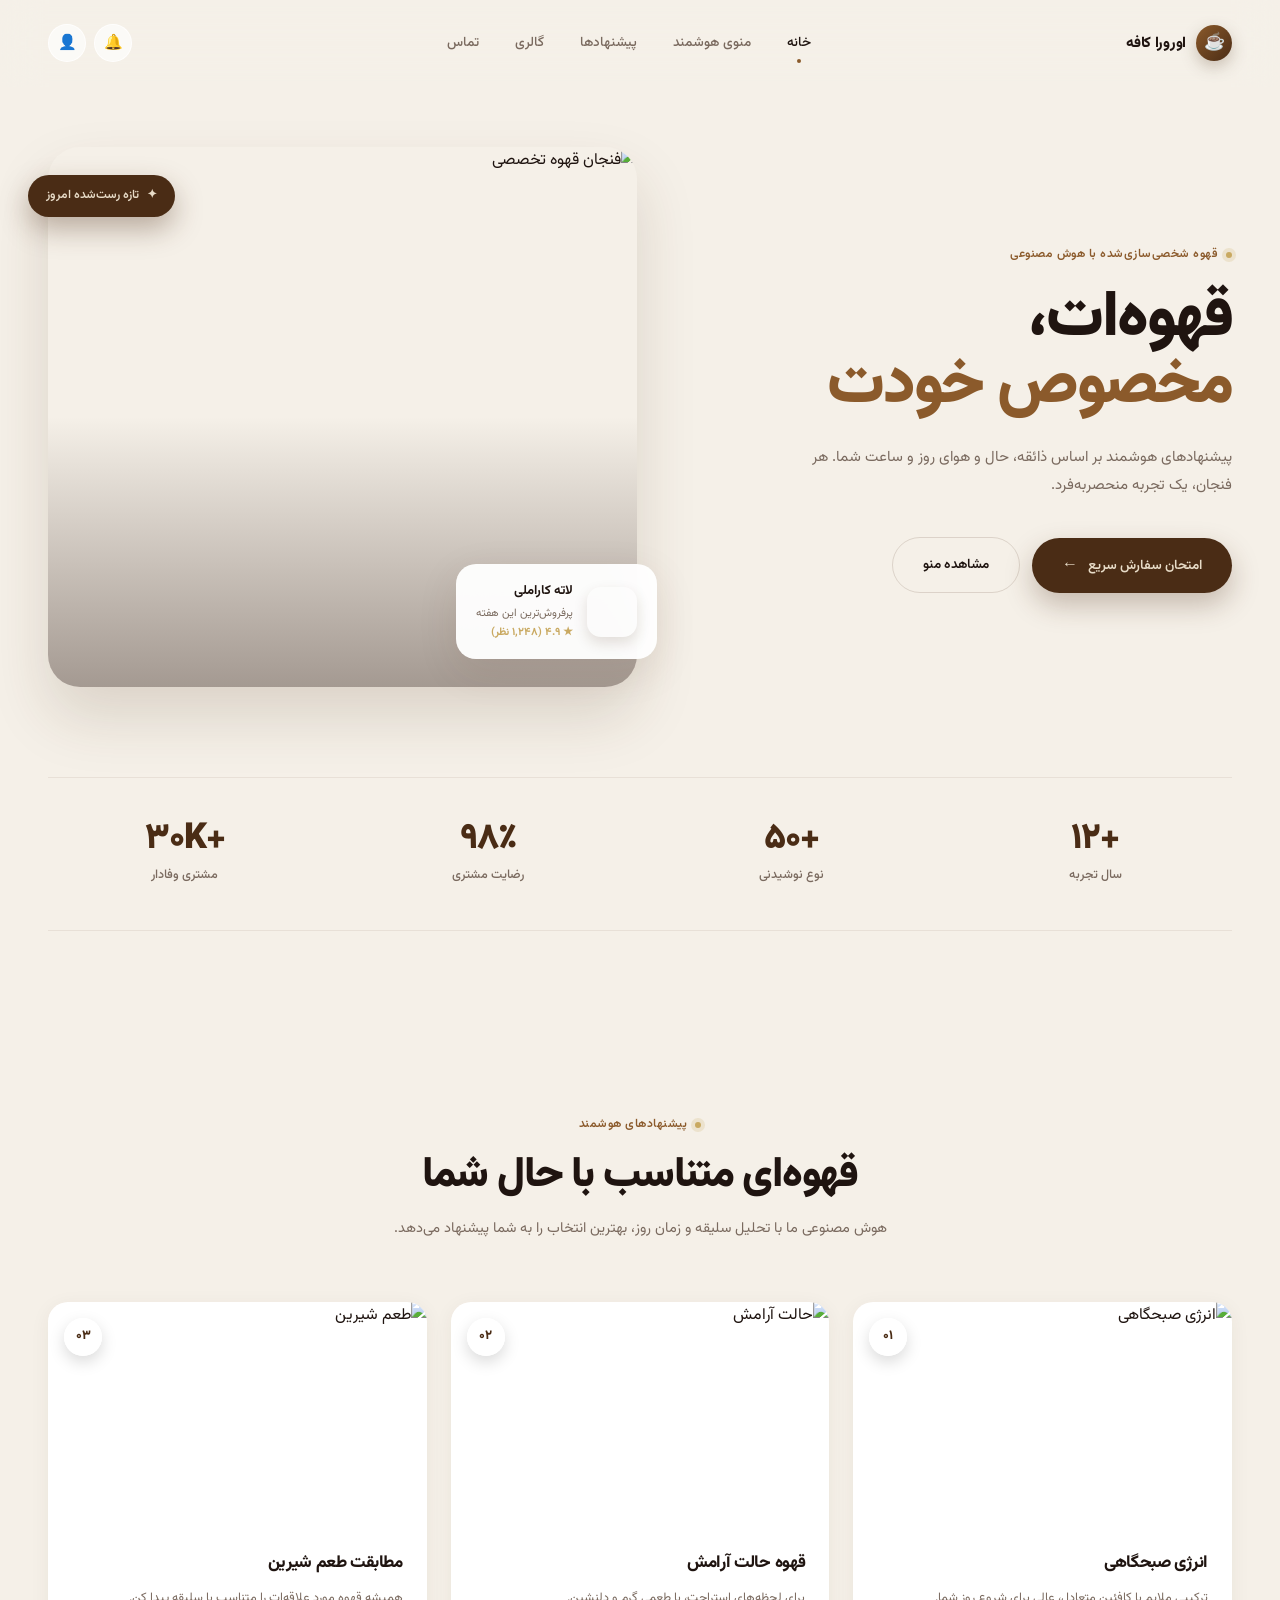
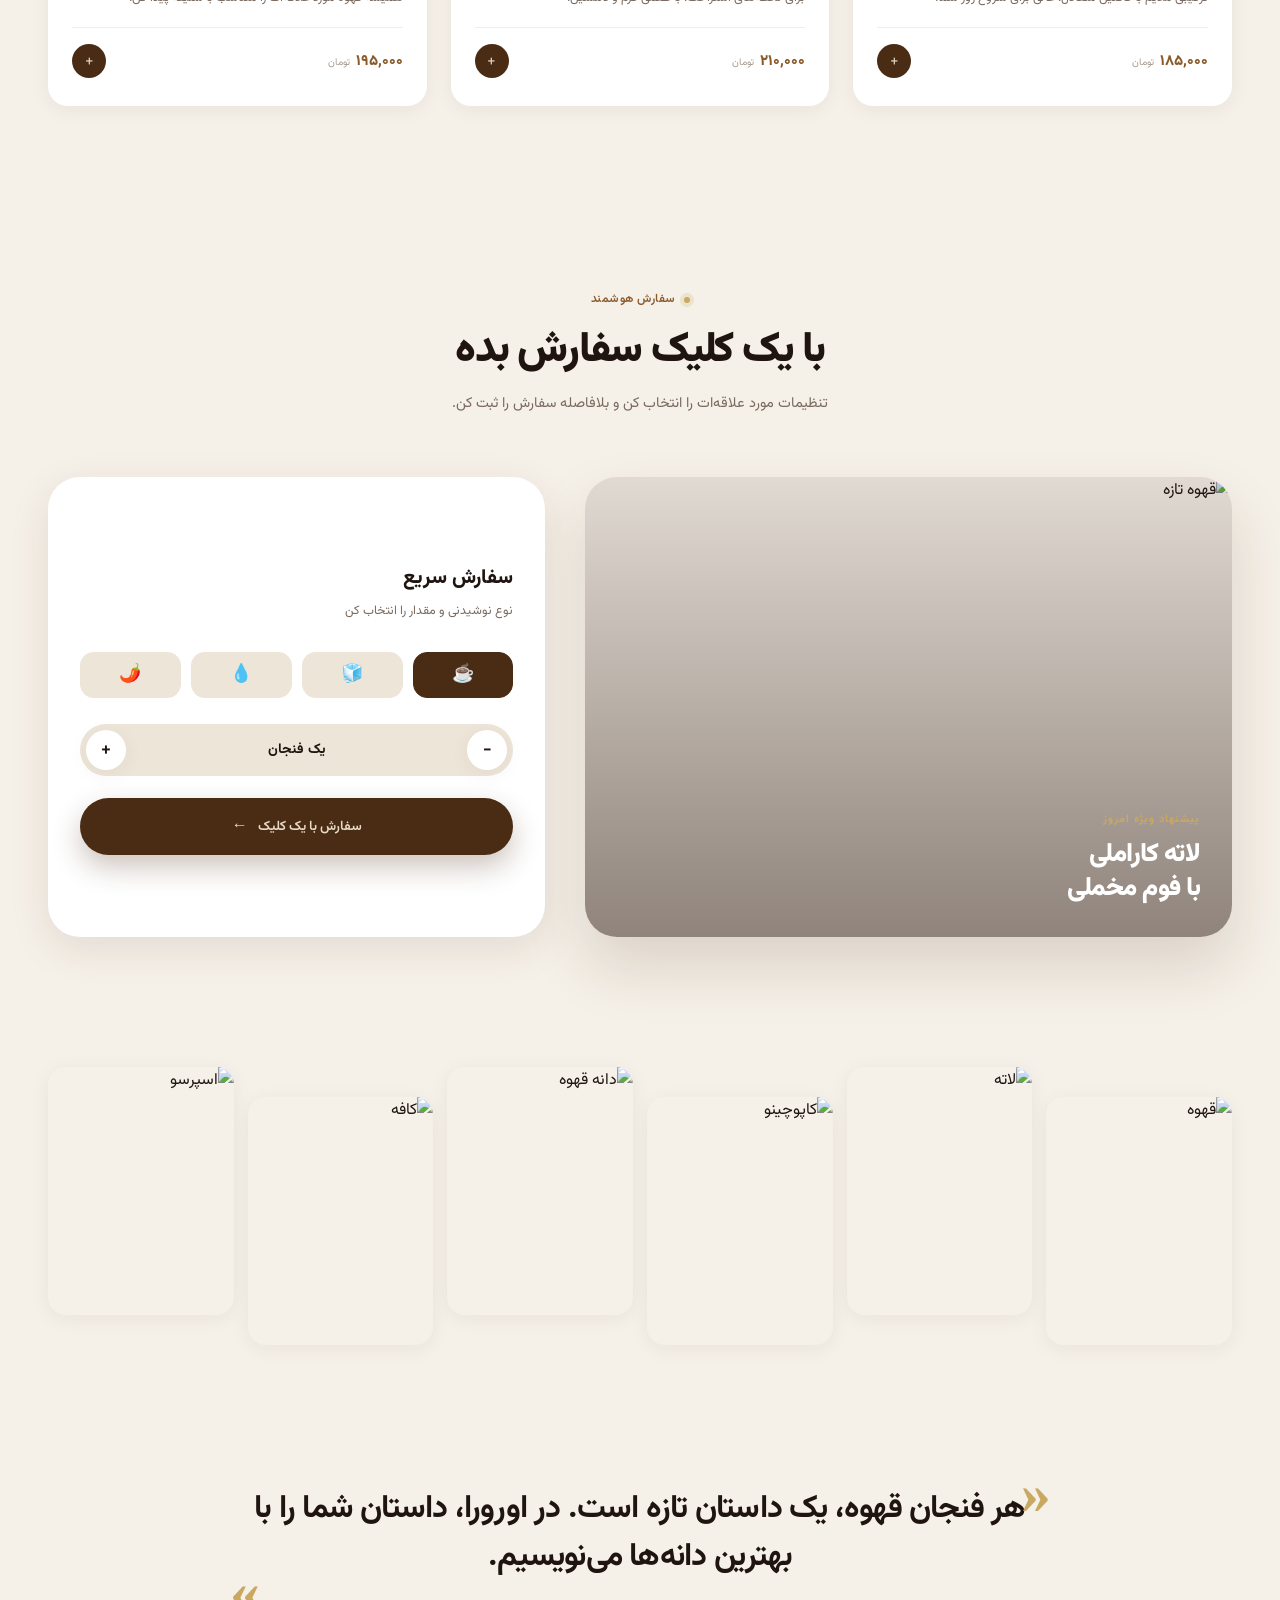
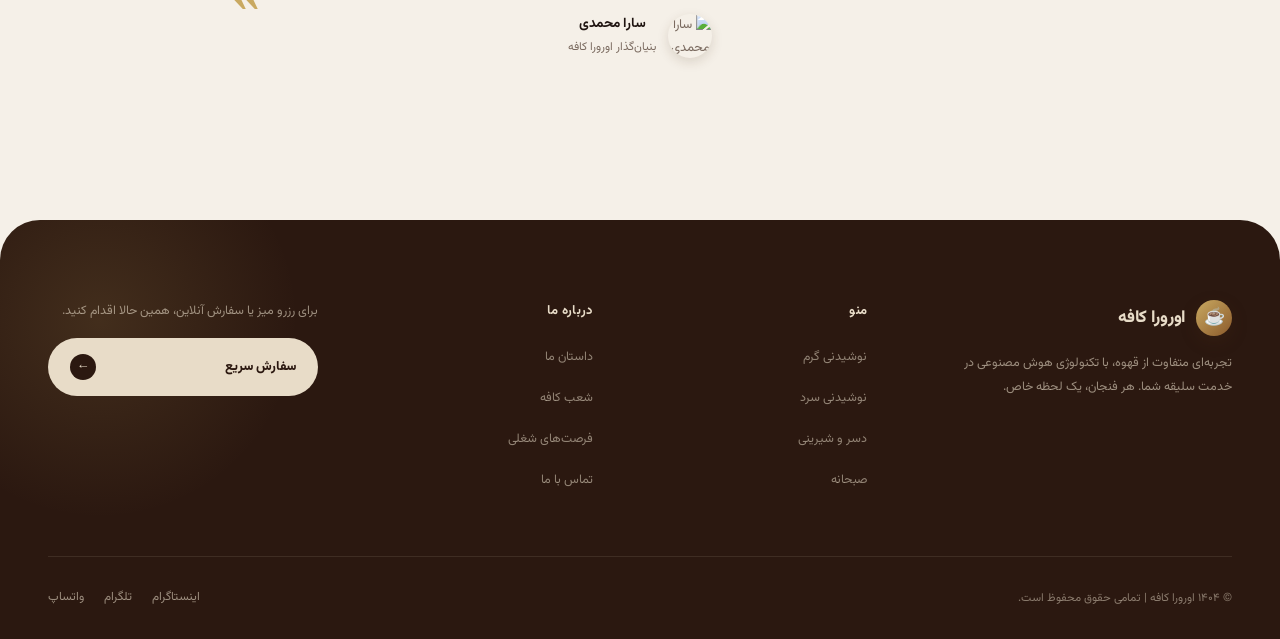
==== commit 3982f69c: "Update index.html" ====
--- a/index.html
+++ b/index.html
@@ -3,767 +3,924 @@
 <head>
 <meta charset="UTF-8" />
 <meta name="viewport" content="width=device-width, initial-scale=1.0" />
-<title>اورورا کافه | قهوه شخصی‌سازی‌شده شما</title>
+<title>اورورا | قهوه‌ات، مخصوص خودت</title>
+<link rel="preconnect" href="https://fonts.googleapis.com" />
+<link rel="preconnect" href="https://fonts.gstatic.com" crossorigin />
 <link href="https://fonts.googleapis.com/css2?family=Vazirmatn:wght@300;400;500;600;700;800;900&display=swap" rel="stylesheet" />
 <style>
 * { margin: 0; padding: 0; box-sizing: border-box; }
 
 :root {
-  --bg-1: #dce4f2;
-  --bg-2: #e8eef8;
-  --bg-3: #cdd8ec;
+  --bg: #f5f0e8;
+  --bg-soft: #ede5d8;
   --white: #ffffff;
-  --coffee: #6b3f1d;
-  --coffee-2: #8b5a2b;
-  --coffee-3: #4a2c15;
-  --coffee-light: #d4b896;
-  --text: #2c1810;
+  --coffee: #8b5a2b;
+  --coffee-dark: #4a2c15;
+  --coffee-deep: #2b1810;
+  --cream: #e8dcc8;
+  --gold: #c9a961;
+  --text: #1f1410;
   --text-soft: #7a6a5f;
   --text-muted: #a89a8e;
-  --blue-soft: #b8c6e0;
-  --blue-icon: #5b7fc7;
-  --footer-bg: #4a2810;
-  --footer-bg-2: #5c3518;
-  --border-soft: rgba(107, 63, 29, 0.08);
-  --shadow-sm: 0 4px 16px rgba(60, 80, 130, 0.08);
-  --shadow-md: 0 12px 30px rgba(60, 80, 130, 0.12);
-  --shadow-lg: 0 20px 50px rgba(60, 80, 130, 0.15);
+  --border: rgba(74, 44, 21, 0.08);
+  --shadow-sm: 0 4px 20px rgba(74, 44, 21, 0.06);
+  --shadow-md: 0 12px 40px rgba(74, 44, 21, 0.1);
+  --shadow-lg: 0 30px 60px rgba(74, 44, 21, 0.15);
+  --radius: 20px;
+  --radius-lg: 32px;
 }
 
 html { scroll-behavior: smooth; }
 
 body {
   font-family: 'Vazirmatn', sans-serif;
-  background: linear-gradient(180deg, #d6def0 0%, #e8eef8 40%, #dce4f2 100%);
+  background: var(--bg);
   color: var(--text);
   line-height: 1.8;
   overflow-x: hidden;
-  min-height: 100vh;
+  -webkit-font-smoothing: antialiased;
 }
 
 a { text-decoration: none; color: inherit; }
 ul { list-style: none; }
-button { font-family: inherit; cursor: pointer; border: none; }
+button { font-family: inherit; cursor: pointer; border: none; background: none; }
+img { max-width: 100%; display: block; }
 
 .container {
-  max-width: 1200px;
+  max-width: 1240px;
   margin: 0 auto;
-  padding: 0 24px;
+  padding: 0 28px;
 }
 
 /* ===== Header ===== */
 .header {
-  padding: 22px 0;
+  padding: 24px 0;
+  position: sticky;
+  top: 0;
+  z-index: 100;
+  background: rgba(245, 240, 232, 0.75);
+  backdrop-filter: blur(20px);
+  -webkit-backdrop-filter: blur(20px);
+  border-bottom: 1px solid transparent;
+  transition: all 0.3s;
+}
+.header.scrolled {
+  border-bottom-color: var(--border);
+  padding: 18px 0;
 }
 .header-inner {
   display: flex;
   justify-content: space-between;
   align-items: center;
 }
+
 .logo {
   display: flex;
   align-items: center;
   gap: 10px;
   font-size: 15px;
   font-weight: 800;
+  letter-spacing: -0.3px;
+}
+.logo-mark {
+  width: 36px;
+  height: 36px;
+  border-radius: 50%;
+  background: linear-gradient(135deg, var(--coffee), var(--coffee-dark));
+  display: flex;
+  align-items: center;
+  justify-content: center;
+  font-size: 17px;
+  color: var(--cream);
+  box-shadow: 0 6px 16px rgba(74, 44, 21, 0.25);
+}
+
+.nav {
+  display: flex;
+  gap: 36px;
+  font-size: 13.5px;
+  font-weight: 500;
+  color: var(--text-soft);
+}
+.nav a {
+  position: relative;
+  transition: color 0.3s;
+}
+.nav a:hover, .nav a.active { color: var(--text); }
+.nav a.active::after {
+  content: '';
+  position: absolute;
+  bottom: -8px;
+  left: 50%;
+  transform: translateX(-50%);
+  width: 4px;
+  height: 4px;
+  border-radius: 50%;
+  background: var(--coffee);
+}
+
+.header-actions {
+  display: flex;
+  gap: 8px;
+}
+.icon-btn {
+  width: 38px;
+  height: 38px;
+  border-radius: 50%;
+  background: rgba(255, 255, 255, 0.6);
+  display: flex;
+  align-items: center;
+  justify-content: center;
+  font-size: 15px;
+  color: var(--text-soft);
+  transition: all 0.3s;
+  border: 1px solid rgba(255, 255, 255, 0.8);
+}
+.icon-btn:hover {
+  background: var(--white);
+  color: var(--coffee-dark);
+  transform: translateY(-2px);
+  box-shadow: var(--shadow-sm);
+}
+
+/* ===== Hero ===== */
+.hero {
+  padding: 60px 0 90px;
+}
+.hero-inner {
+  display: grid;
+  grid-template-columns: 1fr 1.1fr;
+  gap: 60px;
+  align-items: center;
+}
+
+.hero-text .eyebrow {
+  display: inline-flex;
+  align-items: center;
+  gap: 8px;
+  font-size: 12px;
+  font-weight: 600;
+  color: var(--coffee);
+  margin-bottom: 20px;
+  letter-spacing: 0.5px;
+}
+.eyebrow-dot {
+  width: 6px;
+  height: 6px;
+  border-radius: 50%;
+  background: var(--gold);
+  box-shadow: 0 0 0 4px rgba(201, 169, 97, 0.2);
+}
+
+.hero h1 {
+  font-size: 64px;
+  font-weight: 900;
+  line-height: 1.05;
+  letter-spacing: -2px;
   color: var(--text);
-}
-.logo-mark {
+  margin-bottom: 24px;
+}
+.hero h1 em {
+  font-style: normal;
+  color: var(--coffee);
+  position: relative;
+}
+
+.hero p {
+  font-size: 15px;
+  color: var(--text-soft);
+  margin-bottom: 36px;
+  max-width: 420px;
+  line-height: 1.9;
+}
+
+.hero-buttons {
+  display: flex;
+  gap: 12px;
+  flex-wrap: wrap;
+  align-items: center;
+}
+
+.btn {
+  display: inline-flex;
+  align-items: center;
+  justify-content: center;
+  gap: 10px;
+  padding: 15px 30px;
+  border-radius: 50px;
+  font-size: 13.5px;
+  font-weight: 600;
+  transition: all 0.3s cubic-bezier(0.2, 0.8, 0.2, 1);
+  cursor: pointer;
+  border: none;
+  font-family: inherit;
+  white-space: nowrap;
+}
+.btn-primary {
+  background: var(--coffee-dark);
+  color: var(--cream);
+  box-shadow: 0 12px 28px rgba(74, 44, 21, 0.28);
+}
+.btn-primary:hover {
+  background: var(--coffee-deep);
+  transform: translateY(-3px);
+  box-shadow: 0 18px 36px rgba(74, 44, 21, 0.35);
+}
+.btn-ghost {
+  background: transparent;
+  color: var(--text);
+  border: 1.5px solid rgba(74, 44, 21, 0.15);
+}
+.btn-ghost:hover {
+  background: var(--white);
+  border-color: var(--coffee);
+  color: var(--coffee);
+  transform: translateY(-3px);
+}
+.btn .arrow {
+  font-size: 16px;
+  transition: transform 0.3s;
+}
+.btn:hover .arrow { transform: translateX(-4px); }
+
+/* ===== Hero Image ===== */
+.hero-visual {
+  position: relative;
+  height: 540px;
+}
+
+.hero-main-img {
+  position: absolute;
+  inset: 0;
+  border-radius: var(--radius-lg);
+  overflow: hidden;
+  box-shadow: var(--shadow-lg);
+}
+.hero-main-img img {
+  width: 100%;
+  height: 100%;
+  object-fit: cover;
+  transition: transform 1.2s ease;
+}
+.hero-visual:hover .hero-main-img img {
+  transform: scale(1.05);
+}
+.hero-main-img::after {
+  content: '';
+  position: absolute;
+  inset: 0;
+  background: linear-gradient(180deg, transparent 50%, rgba(43, 24, 16, 0.4));
+}
+
+.hero-float-card {
+  position: absolute;
+  bottom: 28px;
+  right: -20px;
+  background: rgba(255, 255, 255, 0.95);
+  backdrop-filter: blur(20px);
+  border-radius: 20px;
+  padding: 16px 20px;
+  box-shadow: var(--shadow-md);
+  display: flex;
+  align-items: center;
+  gap: 14px;
+  z-index: 3;
+  animation: floatCard 4s ease-in-out infinite;
+}
+@keyframes floatCard {
+  0%, 100% { transform: translateY(0); }
+  50% { transform: translateY(-8px); }
+}
+.hero-float-card .fc-img {
+  width: 50px;
+  height: 50px;
+  border-radius: 14px;
+  background: url('https://images.unsplash.com/photo-1495474472287-4d71bcdd2085?w=200&q=80') center/cover;
+  box-shadow: 0 6px 14px rgba(74, 44, 21, 0.15);
+}
+.hero-float-card .fc-info h4 {
+  font-size: 13px;
+  font-weight: 700;
+  color: var(--text);
+  margin-bottom: 2px;
+}
+.hero-float-card .fc-info p {
+  font-size: 11px;
+  color: var(--text-soft);
+  margin: 0;
+  line-height: 1.4;
+}
+.hero-float-card .fc-rating {
+  display: flex;
+  align-items: center;
+  gap: 4px;
+  font-size: 11px;
+  color: var(--gold);
+  font-weight: 700;
+  margin-top: 2px;
+}
+
+.hero-tag {
+  position: absolute;
+  top: 28px;
+  left: -20px;
+  background: var(--coffee-dark);
+  color: var(--cream);
+  padding: 10px 18px;
+  border-radius: 50px;
+  font-size: 12px;
+  font-weight: 600;
+  box-shadow: 0 12px 28px rgba(74, 44, 21, 0.35);
+  z-index: 3;
+  display: flex;
+  align-items: center;
+  gap: 8px;
+}
+
+/* ===== Stats Bar ===== */
+.stats {
+  padding: 40px 0;
+  border-top: 1px solid var(--border);
+  border-bottom: 1px solid var(--border);
+  margin-bottom: 90px;
+}
+.stats-inner {
+  display: grid;
+  grid-template-columns: repeat(4, 1fr);
+  gap: 30px;
+  text-align: center;
+}
+.stat-item strong {
+  display: block;
+  font-size: 36px;
+  font-weight: 900;
+  color: var(--coffee-dark);
+  letter-spacing: -1px;
+  line-height: 1.2;
+}
+.stat-item span {
+  font-size: 12.5px;
+  color: var(--text-soft);
+  font-weight: 500;
+}
+
+/* ===== Section Common ===== */
+.section { padding: 90px 0; }
+.section-header {
+  text-align: center;
+  max-width: 560px;
+  margin: 0 auto 60px;
+}
+.section-header .eyebrow {
+  display: inline-flex;
+  align-items: center;
+  gap: 8px;
+  font-size: 12px;
+  font-weight: 600;
+  color: var(--coffee);
+  margin-bottom: 16px;
+  letter-spacing: 0.5px;
+}
+.section-header h2 {
+  font-size: 42px;
+  font-weight: 900;
+  line-height: 1.15;
+  letter-spacing: -1.2px;
+  color: var(--text);
+  margin-bottom: 16px;
+}
+.section-header p {
+  font-size: 14.5px;
+  color: var(--text-soft);
+  line-height: 1.8;
+}
+
+/* ===== Feature Cards (AI) ===== */
+.feature-grid {
+  display: grid;
+  grid-template-columns: repeat(3, 1fr);
+  gap: 24px;
+}
+.feature-card {
+  background: var(--white);
+  border-radius: var(--radius);
+  overflow: hidden;
+  box-shadow: var(--shadow-sm);
+  transition: all 0.4s cubic-bezier(0.2, 0.8, 0.2, 1);
+  position: relative;
+}
+.feature-card:hover {
+  transform: translateY(-8px);
+  box-shadow: var(--shadow-lg);
+}
+.feature-img {
+  height: 220px;
+  overflow: hidden;
+  position: relative;
+}
+.feature-img img {
+  width: 100%;
+  height: 100%;
+  object-fit: cover;
+  transition: transform 1s ease;
+}
+.feature-card:hover .feature-img img {
+  transform: scale(1.08);
+}
+.feature-num {
+  position: absolute;
+  top: 16px;
+  left: 16px;
+  width: 38px;
+  height: 38px;
+  border-radius: 50%;
+  background: rgba(255, 255, 255, 0.95);
+  backdrop-filter: blur(10px);
+  display: flex;
+  align-items: center;
+  justify-content: center;
+  font-size: 13px;
+  font-weight: 800;
+  color: var(--coffee-dark);
+  box-shadow: 0 6px 16px rgba(0, 0, 0, 0.15);
+}
+.feature-body {
+  padding: 26px 24px 28px;
+}
+.feature-body h3 {
+  font-size: 17px;
+  font-weight: 800;
+  color: var(--text);
+  margin-bottom: 8px;
+  letter-spacing: -0.3px;
+}
+.feature-body p {
+  font-size: 12.5px;
+  color: var(--text-soft);
+  line-height: 1.8;
+}
+.feature-meta {
+  display: flex;
+  align-items: center;
+  justify-content: space-between;
+  margin-top: 18px;
+  padding-top: 16px;
+  border-top: 1px solid var(--border);
+}
+.feature-meta .price {
+  font-size: 15px;
+  font-weight: 800;
+  color: var(--coffee);
+}
+.feature-meta .price small {
+  font-size: 10px;
+  font-weight: 400;
+  color: var(--text-muted);
+  margin-right: 2px;
+}
+.feature-meta .add-btn {
   width: 34px;
   height: 34px;
   border-radius: 50%;
-  background: linear-gradient(135deg, #b8c9e8, #8fa7d6);
+  background: var(--coffee-dark);
+  color: var(--cream);
   display: flex;
   align-items: center;
   justify-content: center;
   font-size: 16px;
-  color: #fff;
-  box-shadow: 0 4px 12px rgba(91, 127, 199, 0.3);
-}
-.nav-menu {
-  display: flex;
-  gap: 30px;
-  font-size: 13px;
-  font-weight: 500;
-  color: var(--text-soft);
-}
-.nav-menu a { transition: color 0.3s; }
-.nav-menu a:hover,
-.nav-menu a.active { color: var(--text); font-weight: 700; }
-
-.header-actions {
-  display: flex;
-  gap: 8px;
-  align-items: center;
-}
-.icon-btn {
-  width: 34px;
-  height: 34px;
-  border-radius: 50%;
-  background: rgba(255, 255, 255, 0.7);
-  border: 1px solid rgba(255, 255, 255, 0.9);
-  display: flex;
-  align-items: center;
-  justify-content: center;
-  font-size: 14px;
-  color: var(--text-soft);
   transition: all 0.3s;
-  backdrop-filter: blur(10px);
-}
-.icon-btn:hover {
-  background: #fff;
-  color: var(--coffee);
-  transform: translateY(-2px);
-}
-
-/* ===== Hero ===== */
-.hero {
-  padding: 40px 0 60px;
+}
+.feature-meta .add-btn:hover {
+  background: var(--coffee-deep);
+  transform: rotate(90deg);
+}
+
+/* ===== Smart Order Panel ===== */
+.order-wrap {
+  display: grid;
+  grid-template-columns: 1.3fr 1fr;
+  gap: 40px;
+  align-items: stretch;
+}
+.order-visual {
+  border-radius: var(--radius-lg);
+  overflow: hidden;
   position: relative;
-}
-.hero-inner {
-  display: grid;
-  grid-template-columns: 1fr 1fr;
-  gap: 40px;
-  align-items: center;
-}
-
-.hero-text .badge-line {
-  font-size: 12px;
-  color: var(--text-muted);
-  margin-bottom: 8px;
-  font-weight: 500;
-}
-.hero-text h1 {
-  font-size: 56px;
-  font-weight: 900;
-  line-height: 1.1;
-  color: var(--text);
-  margin-bottom: 20px;
-  letter-spacing: -0.5px;
-}
-.hero-text p {
-  font-size: 14px;
-  color: var(--text-soft);
-  margin-bottom: 28px;
-  max-width: 400px;
-  line-height: 1.9;
-}
-.hero-buttons {
-  display: flex;
-  gap: 12px;
-  flex-wrap: wrap;
-}
-.btn {
-  display: inline-flex;
-  align-items: center;
-  justify-content: center;
-  gap: 8px;
-  padding: 13px 28px;
-  border-radius: 50px;
-  font-size: 13px;
-  font-weight: 600;
-  transition: all 0.3s;
-  cursor: pointer;
-  border: none;
-}
-.btn-primary {
-  background: var(--coffee-3);
-  color: #fff;
-  box-shadow: 0 8px 20px rgba(74, 44, 21, 0.25);
-}
-.btn-primary:hover {
-  background: var(--coffee);
-  transform: translateY(-3px);
-  box-shadow: 0 12px 28px rgba(74, 44, 21, 0.35);
-}
-.btn-outline {
-  background: rgba(255, 255, 255, 0.7);
-  color: var(--text);
-  border: 1.5px solid rgba(44, 24, 16, 0.15);
-  backdrop-filter: blur(10px);
-}
-.btn-outline:hover {
-  background: #fff;
-  border-color: var(--coffee-3);
-  transform: translateY(-3px);
-}
-
-/* ===== Hero Image / Big Cup ===== */
-.hero-image {
-  position: relative;
-  display: flex;
-  align-items: center;
-  justify-content: center;
-  min-height: 340px;
-}
-.big-cup {
-  width: 240px;
-  height: 260px;
-  position: relative;
-  z-index: 2;
-  filter: drop-shadow(0 30px 40px rgba(74, 44, 21, 0.25));
-  animation: float 5s ease-in-out infinite;
-}
-.big-cup-glass {
+  box-shadow: var(--shadow-lg);
+  min-height: 460px;
+}
+.order-visual img {
   width: 100%;
   height: 100%;
-  border-radius: 16px 16px 60px 60px / 16px 16px 40px 40px;
-  background: linear-gradient(180deg, #f5e6d3 0%, #e8d0b0 30%, #c9a878 70%, #a67c52 100%);
-  position: relative;
-  overflow: hidden;
-  box-shadow: inset -20px 0 30px rgba(74, 44, 21, 0.15), inset 20px 0 30px rgba(255, 255, 255, 0.2);
-  border: 3px solid rgba(255, 255, 255, 0.5);
-}
-.big-cup-glass::before {
-  content: '';
+  object-fit: cover;
   position: absolute;
-  top: 0; left: 15%;
-  width: 30%; height: 100%;
-  background: linear-gradient(180deg, rgba(255, 255, 255, 0.5), transparent);
-  border-radius: 50%;
-}
-.big-cup-glass::after {
-  content: '';
-  position: absolute;
-  top: 12%; left: 20%;
-  width: 60%; height: 18%;
-  border-radius: 50%;
-  background: radial-gradient(circle, rgba(160, 100, 60, 0.5), transparent 70%);
-}
-.cup-handle {
-  position: absolute;
-  top: 25%;
-  left: -30px;
-  width: 50px;
-  height: 90px;
-  border: 8px solid #e8d0b0;
-  border-right: none;
-  border-radius: 50px 0 0 50px;
-  box-shadow: -5px 0 15px rgba(74, 44, 21, 0.15);
-}
-@keyframes float {
-  0%, 100% { transform: translateY(0); }
-  50% { transform: translateY(-14px); }
-}
-
-/* Coffee beans decoration */
-.beans-deco {
-  position: absolute;
-  bottom: -10px;
-  right: 10px;
-  z-index: 3;
-  display: flex;
-  gap: 4px;
-}
-.bean {
-  width: 34px;
-  height: 26px;
-  background: radial-gradient(circle at 35% 30%, #a67c52, #6b3f1d);
-  border-radius: 50% 50% 45% 45%;
-  position: relative;
-  box-shadow: 0 6px 12px rgba(74, 44, 21, 0.3);
-  transform: rotate(-20deg);
-}
-.bean::after {
-  content: '';
-  position: absolute;
-  top: 45%; left: 10%;
-  width: 80%; height: 2px;
-  background: rgba(40, 20, 10, 0.5);
-  border-radius: 2px;
-}
-.bean:nth-child(2) { transform: rotate(15deg) translateY(-8px); }
-.bean:nth-child(3) { transform: rotate(-35deg) translateY(4px); }
-
-/* Floating icons around cup */
-.float-icon {
-  position: absolute;
-  width: 42px;
-  height: 42px;
-  background: rgba(255, 255, 255, 0.85);
-  border-radius: 12px;
-  display: flex;
-  align-items: center;
-  justify-content: center;
-  font-size: 20px;
-  color: var(--coffee-2);
-  box-shadow: 0 8px 20px rgba(60, 80, 130, 0.15);
-  backdrop-filter: blur(10px);
-  animation: floatIcon 6s ease-in-out infinite;
-}
-.float-icon.i1 { top: 5%; right: 10%; animation-delay: 0s; }
-.float-icon.i2 { top: 25%; right: -5%; animation-delay: 0.5s; }
-.float-icon.i3 { top: 55%; right: 0%; animation-delay: 1s; }
-.float-icon.i4 { top: 15%; left: 0%; animation-delay: 1.5s; background: var(--coffee-3); color: #fff; }
-@keyframes floatIcon {
-  0%, 100% { transform: translateY(0); }
-  50% { transform: translateY(-10px); }
-}
-
-/* ===== Section ===== */
-.section {
-  padding: 50px 0 60px;
-}
-.section-title {
-  font-size: 24px;
-  font-weight: 800;
-  color: var(--text);
-  margin-bottom: 28px;
-  display: flex;
-  align-items: center;
-  gap: 10px;
-}
-.section-title::before {
-  content: '';
-  width: 4px;
-  height: 22px;
-  background: var(--coffee-2);
-  border-radius: 4px;
-}
-
-/* ===== Feature Cards ===== */
-.feature-grid {
-  display: grid;
-  grid-template-columns: repeat(3, 1fr);
-  gap: 22px;
-}
-.feature-card {
-  background: rgba(255, 255, 255, 0.7);
-  backdrop-filter: blur(16px);
-  -webkit-backdrop-filter: blur(16px);
-  border: 1px solid rgba(255, 255, 255, 0.9);
-  border-radius: 22px;
-  padding: 24px;
-  text-align: center;
-  box-shadow: var(--shadow-sm);
-  transition: all 0.4s ease;
-  position: relative;
-  overflow: hidden;
-}
-.feature-card:hover {
-  transform: translateY(-8px);
-  box-shadow: var(--shadow-lg);
-  background: rgba(255, 255, 255, 0.9);
-}
-.card-badge {
-  position: absolute;
-  top: 16px;
-  left: 16px;
-  width: 34px;
-  height: 34px;
-  border-radius: 50%;
-  background: var(--coffee-3);
-  color: #fff;
-  display: flex;
-  align-items: center;
-  justify-content: center;
-  font-size: 12px;
-  font-weight: 700;
-  box-shadow: 0 6px 14px rgba(74, 44, 21, 0.3);
-}
-.card-img {
-  width: 120px;
-  height: 120px;
-  margin: 0 auto 16px;
-  border-radius: 50%;
-  position: relative;
-  box-shadow: 0 12px 28px rgba(74, 44, 21, 0.2);
-  overflow: hidden;
-  background: radial-gradient(circle at 35% 30%, #f5e6d3, #a67c52 60%, #6b3f1d);
-}
-/* Coffee patterns */
-.card-img.p1::before {
+  inset: 0;
+}
+.order-visual::after {
   content: '';
   position: absolute;
   inset: 0;
-  background: radial-gradient(ellipse at 50% 40%, rgba(160, 100, 60, 0.6), transparent 60%);
-}
-.card-img.p1::after {
-  content: '';
+  background: linear-gradient(180deg, rgba(43, 24, 16, 0.1), rgba(43, 24, 16, 0.5));
+}
+.order-visual-content {
   position: absolute;
-  top: 15%; left: 20%;
-  width: 60%; height: 30%;
-  border-radius: 50%;
-  background: linear-gradient(180deg, #f5e6d3, transparent);
-}
-.card-img.p2 {
-  background: radial-gradient(circle at 35% 30%, #6b3f1d, #3a1f0a 60%, #1a0a00);
-}
-.card-img.p2::before {
-  content: '';
-  position: absolute;
-  top: 15%; left: 20%;
-  width: 60%; height: 20%;
-  border-radius: 50%;
-  background: radial-gradient(circle, #f5e6d3, transparent 80%);
-  opacity: 0.9;
-}
-.card-img.p2::after {
-  content: '';
-  position: absolute;
-  top: 20%; left: 30%;
-  width: 40%; height: 15%;
-  border-radius: 50%;
-  background: #3a1f0a;
-  filter: blur(4px);
-}
-.card-img.p3 {
-  background: radial-gradient(circle at 35% 30%, #f0dcc0, #8b5a2b 55%, #4a2c15);
-}
-.card-img.p3::before {
-  content: '';
-  position: absolute;
-  bottom: 15%; left: 20%;
-  width: 60%; height: 30%;
-  border-radius: 50%;
-  background: radial-gradient(circle at 50% 50%, #3a1f0a, transparent 70%);
-}
-.card-img.p3::after {
-  content: '';
-  position: absolute;
-  top: 15%; left: 20%;
-  width: 60%; height: 25%;
-  border-radius: 50%;
-  background: linear-gradient(180deg, #f5e6d3, transparent);
-}
-
-.feature-card h3 {
-  font-size: 16px;
-  font-weight: 800;
-  color: var(--text);
-  margin-bottom: 6px;
-}
-.feature-card p {
+  bottom: 32px;
+  right: 32px;
+  left: 32px;
+  z-index: 2;
+  color: #fff;
+}
+.order-visual-content .eyebrow {
+  color: var(--gold);
   font-size: 11px;
-  color: var(--text-soft);
-  line-height: 1.7;
-}
-
-/* ===== Smart Ordering ===== */
-.smart-grid {
-  display: grid;
-  grid-template-columns: 1fr 1fr 1.2fr;
+  font-weight: 700;
+  letter-spacing: 1px;
+  margin-bottom: 8px;
+  display: block;
+}
+.order-visual-content h3 {
+  font-size: 26px;
+  font-weight: 900;
+  line-height: 1.3;
+  letter-spacing: -0.5px;
+}
+
+.order-panel {
+  background: var(--white);
+  border-radius: var(--radius-lg);
+  padding: 36px 32px;
+  box-shadow: var(--shadow-md);
+  display: flex;
+  flex-direction: column;
+  justify-content: center;
   gap: 22px;
 }
-
-.mini-order {
-  background: rgba(255, 255, 255, 0.7);
-  backdrop-filter: blur(16px);
-  border: 1px solid rgba(255, 255, 255, 0.9);
-  border-radius: 22px;
-  padding: 22px;
-  text-align: center;
-  box-shadow: var(--shadow-sm);
-  transition: all 0.4s;
-  position: relative;
-}
-.mini-order:hover {
-  transform: translateY(-6px);
-  box-shadow: var(--shadow-md);
-}
-.mini-order .card-badge { top: 14px; left: 14px; }
-.mini-order .card-img {
-  width: 100px;
-  height: 100px;
-  margin: 8px auto 14px;
-}
-.mini-order h3 {
-  font-size: 14px;
+.order-panel h3 {
+  font-size: 20px;
   font-weight: 800;
   color: var(--text);
   margin-bottom: 4px;
 }
-.mini-order p {
-  font-size: 10px;
+.order-panel .subtitle {
+  font-size: 12.5px;
   color: var(--text-soft);
-  line-height: 1.6;
-}
-
-/* Order Form Panel */
-.order-panel {
-  background: rgba(255, 255, 255, 0.85);
-  backdrop-filter: blur(20px);
-  border: 1px solid rgba(255, 255, 255, 0.9);
-  border-radius: 22px;
-  padding: 26px 24px;
-  box-shadow: var(--shadow-md);
-  display: flex;
-  flex-direction: column;
-  gap: 18px;
-}
-.option-icons {
-  display: flex;
-  gap: 8px;
+  margin-bottom: 8px;
+}
+
+.option-row {
+  display: flex;
+  gap: 10px;
 }
 .option-icon {
-  width: 36px;
-  height: 36px;
-  border-radius: 50%;
-  background: rgba(220, 228, 242, 0.6);
+  flex: 1;
+  height: 46px;
+  border-radius: 14px;
+  background: var(--bg-soft);
   display: flex;
   align-items: center;
   justify-content: center;
-  font-size: 16px;
+  font-size: 18px;
   cursor: pointer;
   transition: all 0.3s;
-  border: 1px solid rgba(255, 255, 255, 0.8);
-}
-.option-icon:hover { transform: translateY(-3px); }
-.option-icon.active { background: var(--coffee-3); }
-.option-icon.red { background: #e74c3c; }
-
-.quantity-row {
-  display: flex;
-  align-items: center;
-  gap: 10px;
-  background: #fff;
+  border: 1.5px solid transparent;
+}
+.option-icon:hover {
+  background: var(--white);
+  border-color: var(--coffee);
+  transform: translateY(-3px);
+}
+.option-icon.active {
+  background: var(--coffee-dark);
+  color: var(--cream);
+  border-color: var(--coffee-dark);
+}
+
+.qty-row {
+  display: flex;
+  align-items: center;
+  justify-content: space-between;
+  background: var(--bg-soft);
   border-radius: 50px;
-  padding: 6px 8px;
-  box-shadow: inset 0 2px 6px rgba(60, 80, 130, 0.05);
+  padding: 6px;
+  margin-top: 4px;
 }
 .qty-btn {
-  width: 32px;
-  height: 32px;
+  width: 40px;
+  height: 40px;
   border-radius: 50%;
-  background: rgba(220, 228, 242, 0.5);
+  background: var(--white);
   color: var(--text);
-  font-size: 16px;
+  font-size: 18px;
   font-weight: 700;
   display: flex;
   align-items: center;
   justify-content: center;
   transition: all 0.3s;
+  box-shadow: var(--shadow-sm);
 }
 .qty-btn:hover {
-  background: var(--coffee-3);
-  color: #fff;
+  background: var(--coffee-dark);
+  color: var(--cream);
 }
 .qty-value {
   flex: 1;
   text-align: center;
-  font-size: 15px;
+  font-size: 14px;
   font-weight: 700;
   color: var(--text);
 }
-.one-click-btn {
-  background: var(--coffee-3);
-  color: #fff;
-  padding: 14px;
-  border-radius: 50px;
+
+.btn-full {
+  width: 100%;
+  padding: 16px;
+}
+
+/* ===== Gallery Strip ===== */
+.gallery {
+  padding: 40px 0;
+  overflow: hidden;
+}
+.gallery-grid {
+  display: grid;
+  grid-template-columns: repeat(6, 1fr);
+  gap: 14px;
+}
+.gallery-item {
+  aspect-ratio: 3/4;
+  border-radius: 18px;
+  overflow: hidden;
+  position: relative;
+  box-shadow: var(--shadow-sm);
+  transition: all 0.5s;
+}
+.gallery-item img {
+  width: 100%;
+  height: 100%;
+  object-fit: cover;
+  transition: transform 1s;
+}
+.gallery-item:hover {
+  transform: translateY(-6px);
+  box-shadow: var(--shadow-lg);
+}
+.gallery-item:hover img { transform: scale(1.1); }
+.gallery-item:nth-child(odd) { margin-top: 30px; }
+
+/* ===== Quote Section ===== */
+.quote-section {
+  padding: 100px 0;
+  text-align: center;
+  position: relative;
+}
+.quote-section blockquote {
+  font-size: 32px;
+  font-weight: 700;
+  line-height: 1.5;
+  letter-spacing: -0.8px;
+  color: var(--text);
+  max-width: 800px;
+  margin: 0 auto 30px;
+  position: relative;
+}
+.quote-section blockquote::before,
+.quote-section blockquote::after {
+  color: var(--gold);
+  font-size: 60px;
+  font-weight: 900;
+  line-height: 0;
+  position: absolute;
+  font-family: Georgia, serif;
+}
+.quote-section blockquote::before {
+  content: '«';
+  top: 8px;
+  right: -10px;
+}
+.quote-section blockquote::after {
+  content: '»';
+  bottom: -10px;
+  left: -10px;
+}
+.quote-author {
+  display: inline-flex;
+  align-items: center;
+  gap: 12px;
   font-size: 13px;
+  color: var(--text-soft);
+}
+.quote-author img {
+  width: 44px;
+  height: 44px;
+  border-radius: 50%;
+  object-fit: cover;
+  box-shadow: 0 4px 12px rgba(74, 44, 21, 0.15);
+}
+.quote-author strong {
+  display: block;
+  color: var(--text);
+  font-size: 13.5px;
   font-weight: 700;
-  transition: all 0.3s;
-  box-shadow: 0 10px 24px rgba(74, 44, 21, 0.3);
-}
-.one-click-btn:hover {
-  background: var(--coffee);
-  transform: translateY(-3px);
-  box-shadow: 0 14px 30px rgba(74, 44, 21, 0.4);
-}
+}
+.quote-author span { font-size: 11.5px; }
 
 /* ===== Footer ===== */
 .footer {
-  background: var(--footer-bg);
-  color: #d4c4b8;
-  margin-top: 40px;
+  background: var(--coffee-deep);
+  color: var(--cream);
+  padding: 80px 0 30px;
+  border-radius: 40px 40px 0 0;
+  margin-top: 60px;
   position: relative;
   overflow: hidden;
-  padding: 60px 0 30px;
-  border-radius: 40px 40px 0 0;
-}
-/* Circuit pattern */
+}
 .footer::before {
   content: '';
   position: absolute;
-  top: 0; right: 0;
-  width: 60%;
-  height: 100%;
-  background-image:
-    linear-gradient(90deg, rgba(212, 184, 150, 0.08) 1px, transparent 1px),
-    linear-gradient(0deg, rgba(212, 184, 150, 0.08) 1px, transparent 1px);
-  background-size: 40px 40px;
-  mask-image: radial-gradient(ellipse at 80% 50%, black 20%, transparent 70%);
-  -webkit-mask-image: radial-gradient(ellipse at 80% 50%, black 20%, transparent 70%);
+  top: -100px;
+  left: -100px;
+  width: 400px;
+  height: 400px;
+  border-radius: 50%;
+  background: radial-gradient(circle, rgba(201, 169, 97, 0.15), transparent 70%);
   pointer-events: none;
 }
-.footer::after {
-  content: '';
-  position: absolute;
-  top: 0; right: 0;
-  width: 50%;
-  height: 100%;
-  background-image: radial-gradient(circle at 20% 30%, rgba(212, 184, 150, 0.15) 3px, transparent 4px),
-                    radial-gradient(circle at 60% 60%, rgba(212, 184, 150, 0.12) 4px, transparent 5px),
-                    radial-gradient(circle at 80% 20%, rgba(212, 184, 150, 0.1) 3px, transparent 4px);
-  pointer-events: none;
-}
-
 .footer-inner {
   display: grid;
   grid-template-columns: 1.4fr 1fr 1fr 1.2fr;
-  gap: 40px;
+  gap: 50px;
   position: relative;
   z-index: 2;
   margin-bottom: 50px;
 }
-
-.footer-brand .logo-circle {
-  width: 60px;
-  height: 60px;
-  border-radius: 50%;
-  background: linear-gradient(135deg, #8b6fff, #5b7fc7);
-  display: flex;
-  align-items: center;
-  justify-content: center;
-  font-size: 28px;
-  color: #fff;
-  margin-bottom: 14px;
-  box-shadow: 0 10px 25px rgba(91, 127, 199, 0.4);
-}
-.footer-brand h3 {
-  font-size: 16px;
-  font-weight: 900;
-  color: #fff;
-  letter-spacing: 0.5px;
-  margin-bottom: 6px;
+.footer-brand .logo {
+  color: var(--cream);
+  margin-bottom: 16px;
+  font-size: 17px;
+}
+.footer-brand .logo-mark {
+  background: linear-gradient(135deg, var(--gold), var(--coffee));
 }
 .footer-brand p {
-  font-size: 11px;
-  color: #a89a8e;
-  line-height: 1.7;
+  font-size: 12.5px;
+  color: rgba(232, 220, 200, 0.6);
+  line-height: 1.9;
+  max-width: 280px;
 }
 
 .footer-col h4 {
   font-size: 13px;
   font-weight: 700;
-  color: #fff;
-  margin-bottom: 16px;
-}
-.footer-col ul li {
-  margin-bottom: 10px;
-}
+  color: var(--cream);
+  margin-bottom: 20px;
+  letter-spacing: 0.3px;
+}
+.footer-col ul li { margin-bottom: 12px; }
 .footer-col ul a {
-  font-size: 12px;
-  color: #b8a89a;
+  font-size: 12.5px;
+  color: rgba(232, 220, 200, 0.55);
   transition: all 0.3s;
   display: inline-block;
 }
 .footer-col ul a:hover {
-  color: #f5e6d3;
+  color: var(--gold);
   transform: translateX(-4px);
 }
 
 .footer-cta {
   display: flex;
-  align-items: center;
+  flex-direction: column;
+  justify-content: flex-start;
+}
+.footer-cta p {
+  font-size: 12.5px;
+  color: rgba(232, 220, 200, 0.6);
+  margin-bottom: 16px;
+  line-height: 1.8;
 }
 .footer-cta-btn {
   display: inline-flex;
   align-items: center;
-  gap: 10px;
-  padding: 16px 26px;
-  background: rgba(255, 255, 255, 0.08);
-  border: 1px solid rgba(255, 255, 255, 0.15);
+  justify-content: space-between;
+  gap: 12px;
+  padding: 16px 22px;
+  background: var(--cream);
+  color: var(--coffee-deep);
   border-radius: 50px;
-  color: #fff;
   font-size: 13px;
-  font-weight: 700;
+  font-weight: 800;
   transition: all 0.3s;
-  backdrop-filter: blur(10px);
+  font-family: inherit;
+  cursor: pointer;
+  border: none;
 }
 .footer-cta-btn:hover {
-  background: rgba(255, 255, 255, 0.15);
+  background: var(--gold);
   transform: translateY(-3px);
-  box-shadow: 0 10px 24px rgba(0, 0, 0, 0.2);
+  box-shadow: 0 12px 28px rgba(201, 169, 97, 0.3);
 }
 .footer-cta-btn .arrow {
-  width: 22px;
-  height: 22px;
+  width: 26px;
+  height: 26px;
   border-radius: 50%;
-  background: #fff;
-  color: var(--footer-bg);
+  background: var(--coffee-deep);
+  color: var(--cream);
   display: flex;
   align-items: center;
   justify-content: center;
-  font-size: 12px;
-  font-weight: 700;
+  font-size: 13px;
 }
 
 .footer-bottom {
   position: relative;
   z-index: 2;
-  padding-top: 24px;
-  border-top: 1px solid rgba(255, 255, 255, 0.08);
+  padding-top: 30px;
+  border-top: 1px solid rgba(232, 220, 200, 0.1);
   display: flex;
   justify-content: space-between;
   align-items: center;
   flex-wrap: wrap;
   gap: 16px;
-  font-size: 11px;
-  color: #a89a8e;
+  font-size: 11.5px;
+  color: rgba(232, 220, 200, 0.5);
 }
 .footer-socials {
   display: flex;
-  gap: 10px;
+  gap: 20px;
 }
 .footer-socials a {
-  display: flex;
-  align-items: center;
-  gap: 6px;
-  color: #b8a89a;
-  font-size: 11px;
+  color: rgba(232, 220, 200, 0.6);
   transition: color 0.3s;
-}
-.footer-socials a:hover { color: #f5e6d3; }
+  font-size: 12px;
+}
+.footer-socials a:hover { color: var(--gold); }
 
 /* ===== Responsive ===== */
-@media (max-width: 992px) {
-  .hero-inner { grid-template-columns: 1fr; text-align: center; }
+@media (max-width: 1024px) {
+  .hero h1 { font-size: 48px; }
+  .hero-visual { height: 460px; }
+  .section-header h2 { font-size: 34px; }
+  .feature-grid { grid-template-columns: repeat(2, 1fr); }
+  .order-wrap { grid-template-columns: 1fr; }
+  .order-visual { min-height: 380px; }
+  .gallery-grid { grid-template-columns: repeat(3, 1fr); }
+  .gallery-item:nth-child(odd) { margin-top: 0; }
+  .gallery-item:nth-child(even) { margin-top: 20px; }
+  .footer-inner { grid-template-columns: 1fr 1fr; gap: 40px; }
+  .quote-section blockquote { font-size: 24px; }
+}
+
+@media (max-width: 768px) {
+  .container { padding: 0 20px; }
+  .nav { display: none; }
+  .hero { padding: 40px 0 60px; }
+  .hero-inner { grid-template-columns: 1fr; gap: 40px; }
+  .hero-text { text-align: center; }
   .hero-text p { margin-left: auto; margin-right: auto; }
   .hero-buttons { justify-content: center; }
-  .hero-image { order: -1; min-height: 280px; }
-  .big-cup { width: 200px; height: 220px; }
-  .feature-grid { grid-template-columns: 1fr 1fr; }
-  .smart-grid { grid-template-columns: 1fr 1fr; }
-  .order-panel { grid-column: 1 / -1; }
-  .footer-inner { grid-template-columns: 1fr 1fr; }
-}
-
-@media (max-width: 640px) {
-  .nav-menu { display: none; }
-  .hero-text h1 { font-size: 36px; }
-  .section-title { font-size: 20px; }
+  .hero h1 { font-size: 38px; letter-spacing: -1px; }
+  .hero-visual { height: 380px; }
+  .hero-float-card { right: 12px; bottom: 16px; padding: 12px 16px; }
+  .hero-tag { left: 12px; top: 16px; }
+  .stats-inner { grid-template-columns: repeat(2, 1fr); gap: 24px; }
+  .stat-item strong { font-size: 28px; }
+  .section { padding: 60px 0; }
+  .section-header h2 { font-size: 28px; letter-spacing: -0.5px; }
   .feature-grid { grid-template-columns: 1fr; }
-  .smart-grid { grid-template-columns: 1fr; }
-  .footer-inner { grid-template-columns: 1fr; text-align: center; }
-  .footer-brand .logo-circle { margin: 0 auto 14px; }
+  .feature-img { height: 200px; }
+  .gallery-grid { grid-template-columns: repeat(2, 1fr); }
+  .order-panel { padding: 28px 22px; }
+  .order-visual-content h3 { font-size: 20px; }
+  .quote-section { padding: 60px 0; }
+  .quote-section blockquote { font-size: 20px; }
+  .quote-section blockquote::before,
+  .quote-section blockquote::after { display: none; }
+  .footer { padding: 60px 0 30px; border-radius: 30px 30px 0 0; }
+  .footer-inner { grid-template-columns: 1fr; gap: 32px; }
   .footer-bottom { justify-content: center; text-align: center; }
-  .container { padding: 0 16px; }
-  .big-cup { width: 170px; height: 190px; }
-}
-
-@media (max-width: 400px) {
-  .hero-text h1 { font-size: 30px; }
-  .btn { padding: 11px 22px; font-size: 12px; }
+}
+
+@media (max-width: 420px) {
+  .hero h1 { font-size: 30px; }
+  .btn { padding: 13px 22px; font-size: 12.5px; }
+  .gallery-grid { grid-template-columns: 1fr 1fr; gap: 10px; }
 }
 </style>
 </head>
 <body>
 
 <!-- ===== Header ===== -->
-<header class="header">
+<header class="header" id="header">
   <div class="container header-inner">
-    <div class="logo">
-      <div class="logo-mark">◎</div>
-      <span>اورورا کافه هوشمند</span>
-    </div>
-
-    <nav class="nav-menu">
+    <a href="#" class="logo">
+      <div class="logo-mark">☕</div>
+      <span>اورورا کافه</span>
+    </a>
+
+    <nav class="nav">
       <a href="#" class="active">خانه</a>
       <a href="#menu">منوی هوشمند</a>
-      <a href="#features">شخصی‌سازی</a>
-      <a href="#rewards">جوایز</a>
+      <a href="#features">پیشنهادها</a>
+      <a href="#gallery">گالری</a>
       <a href="#contact">تماس</a>
     </nav>
 
@@ -778,69 +935,134 @@
 <section class="hero">
   <div class="container hero-inner">
     <div class="hero-text">
-      <div class="badge-line">قهوه شخصی‌سازی‌شده</div>
+      <span class="eyebrow">
+        <span class="eyebrow-dot"></span>
+        قهوه شخصی‌سازی‌شده با هوش مصنوعی
+      </span>
       <h1>
         قهوه‌ات،<br>
-        مخصوص خودت
+        <em>مخصوص خودت</em>
       </h1>
       <p>
         پیشنهادهای هوشمند بر اساس ذائقه، حال و هوای روز و ساعت شما.
+        هر فنجان، یک تجربه منحصربه‌فرد.
       </p>
       <div class="hero-buttons">
-        <button class="btn btn-primary">امتحان سفارش سریع</button>
-        <button class="btn btn-outline">مشاهده منو</button>
+        <button class="btn btn-primary">
+          امتحان سفارش سریع
+          <span class="arrow">←</span>
+        </button>
+        <a href="#menu" class="btn btn-ghost">مشاهده منو</a>
       </div>
     </div>
 
-    <div class="hero-image">
-      <!-- Floating icons -->
-      <div class="float-icon i4">📶</div>
-      <div class="float-icon i1">🧾</div>
-      <div class="float-icon i2">💳</div>
-      <div class="float-icon i3">📧</div>
-
-      <!-- Big Cup -->
-      <div class="big-cup">
-        <div class="cup-handle"></div>
-        <div class="big-cup-glass"></div>
-      </div>
-
-      <!-- Beans -->
-      <div class="beans-deco">
-        <div class="bean"></div>
-        <div class="bean"></div>
-        <div class="bean"></div>
+    <div class="hero-visual">
+      <div class="hero-main-img">
+        <img
+          src="https://images.unsplash.com/photo-1497935586351-b67a49e012bf?w=900&q=85"
+          alt="فنجان قهوه تخصصی"
+          loading="eager"
+        />
+      </div>
+
+      <div class="hero-tag">
+        <span>✦</span>
+        <span>تازه رست‌شده امروز</span>
+      </div>
+
+      <div class="hero-float-card">
+        <div class="fc-img"></div>
+        <div class="fc-info">
+          <h4>لاته کاراملی</h4>
+          <p>پرفروش‌ترین این هفته</p>
+          <div class="fc-rating">★ ۴.۹ (۱,۲۴۸ نظر)</div>
+        </div>
       </div>
     </div>
   </div>
 </section>
 
+<!-- ===== Stats ===== -->
+<div class="container">
+  <div class="stats">
+    <div class="stats-inner">
+      <div class="stat-item">
+        <strong>+۱۲</strong>
+        <span>سال تجربه</span>
+      </div>
+      <div class="stat-item">
+        <strong>+۵۰</strong>
+        <span>نوع نوشیدنی</span>
+      </div>
+      <div class="stat-item">
+        <strong>۹۸٪</strong>
+        <span>رضایت مشتری</span>
+      </div>
+      <div class="stat-item">
+        <strong>+۳۰K</strong>
+        <span>مشتری وفادار</span>
+      </div>
+    </div>
+  </div>
+</div>
+
 <!-- ===== AI Features ===== -->
 <section class="section" id="features">
   <div class="container">
-    <h2 class="section-title">پیشنهادهای هوش مصنوعی</h2>
+    <div class="section-header">
+      <span class="eyebrow">
+        <span class="eyebrow-dot"></span>
+        پیشنهادهای هوشمند
+      </span>
+      <h2>قهوه‌ای متناسب با حال شما</h2>
+      <p>هوش مصنوعی ما با تحلیل سلیقه و زمان روز، بهترین انتخاب را به شما پیشنهاد می‌دهد.</p>
+    </div>
 
     <div class="feature-grid">
 
       <div class="feature-card">
-        <div class="card-badge">۰۱</div>
-        <div class="card-img p1"></div>
-        <h3>انرژی صبحگاهی</h3>
-        <p>ترکیبی ملایم با کافئین متعادل، عالی برای شروع روز شما.</p>
+        <div class="feature-img">
+          <img src="https://images.unsplash.com/photo-1517701550927-30cf4ba1dba5?w=600&q=85" alt="انرژی صبحگاهی" loading="lazy" />
+          <div class="feature-num">۰۱</div>
+        </div>
+        <div class="feature-body">
+          <h3>انرژی صبحگاهی</h3>
+          <p>ترکیبی ملایم با کافئین متعادل، عالی برای شروع روز شما.</p>
+          <div class="feature-meta">
+            <span class="price">۱۸۵,۰۰۰ <small>تومان</small></span>
+            <button class="add-btn" title="افزودن">+</button>
+          </div>
+        </div>
       </div>
 
       <div class="feature-card">
-        <div class="card-badge">۰۲</div>
-        <div class="card-img p2"></div>
-        <h3>قهوه حالت آرامش</h3>
-        <p>برای لحظه‌های استراحت، با طعمی گرم و دلنشین.</p>
+        <div class="feature-img">
+          <img src="https://images.unsplash.com/photo-1461023058943-07fcbe16d735?w=600&q=85" alt="حالت آرامش" loading="lazy" />
+          <div class="feature-num">۰۲</div>
+        </div>
+        <div class="feature-body">
+          <h3>قهوه حالت آرامش</h3>
+          <p>برای لحظه‌های استراحت، با طعمی گرم و دلنشین.</p>
+          <div class="feature-meta">
+            <span class="price">۲۱۰,۰۰۰ <small>تومان</small></span>
+            <button class="add-btn" title="افزودن">+</button>
+          </div>
+        </div>
       </div>
 
       <div class="feature-card">
-        <div class="card-badge">۰۳</div>
-        <div class="card-img p3"></div>
-        <h3>مطابقت طعم شیرین</h3>
-        <p>همیشه قهوه مورد علاقه‌ات را متناسب با سلیقه پیدا کن.</p>
+        <div class="feature-img">
+          <img src="https://images.unsplash.com/photo-1572442388796-11668a67e53d?w=600&q=85" alt="طعم شیرین" loading="lazy" />
+          <div class="feature-num">۰۳</div>
+        </div>
+        <div class="feature-body">
+          <h3>مطابقت طعم شیرین</h3>
+          <p>همیشه قهوه مورد علاقه‌ات را متناسب با سلیقه پیدا کن.</p>
+          <div class="feature-meta">
+            <span class="price">۱۹۵,۰۰۰ <small>تومان</small></span>
+            <button class="add-btn" title="افزودن">+</button>
+          </div>
+        </div>
       </div>
 
     </div>
@@ -850,45 +1072,96 @@
 <!-- ===== Smart Ordering ===== -->
 <section class="section" id="menu">
   <div class="container">
-    <h2 class="section-title">سفارش هوشمند</h2>
-
-    <div class="smart-grid">
-
-      <div class="mini-order">
-        <div class="card-badge">۰۱</div>
-        <div class="card-img p1"></div>
-        <h3>انرژی صبحگاهی</h3>
-        <p>ترکیبی ملایم برای شروع روز</p>
-      </div>
-
-      <div class="mini-order">
-        <div class="card-badge">۰۲</div>
-        <div class="card-img p2"></div>
-        <h3>قهوه حالت آرامش</h3>
-        <p>برای لحظه‌های آرام و دلنشین</p>
+    <div class="section-header">
+      <span class="eyebrow">
+        <span class="eyebrow-dot"></span>
+        سفارش هوشمند
+      </span>
+      <h2>با یک کلیک سفارش بده</h2>
+      <p>تنظیمات مورد علاقه‌ات را انتخاب کن و بلافاصله سفارش را ثبت کن.</p>
+    </div>
+
+    <div class="order-wrap">
+
+      <div class="order-visual">
+        <img src="https://images.unsplash.com/photo-1509042239860-f550ce710b93?w=900&q=85" alt="قهوه تازه" loading="lazy" />
+        <div class="order-visual-content">
+          <span class="eyebrow">پیشنهاد ویژه امروز</span>
+          <h3>لاته کاراملی<br>با فوم مخملی</h3>
+        </div>
       </div>
 
       <div class="order-panel">
-        <div class="option-icons">
-          <div class="option-icon">☕</div>
-          <div class="option-icon">🥤</div>
-          <div class="option-icon active">💧</div>
-          <div class="option-icon red">🌶️</div>
+        <div>
+          <h3>سفارش سریع</h3>
+          <p class="subtitle">نوع نوشیدنی و مقدار را انتخاب کن</p>
         </div>
 
-        <div class="quantity-row">
+        <div class="option-row">
+          <div class="option-icon active" title="قهوه">☕</div>
+          <div class="option-icon" title="سرد">🧊</div>
+          <div class="option-icon" title="آب">💧</div>
+          <div class="option-icon" title="ادویه">🌶️</div>
+        </div>
+
+        <div class="qty-row">
           <button class="qty-btn" onclick="changeQty(-1)">−</button>
-          <div class="qty-value" id="qtyValue">فولد</div>
+          <div class="qty-value" id="qtyValue">یک فنجان</div>
           <button class="qty-btn" onclick="changeQty(1)">+</button>
         </div>
 
-        <button class="one-click-btn">سفارش با یک کلیک</button>
+        <button class="btn btn-primary btn-full">
+          سفارش با یک کلیک
+          <span class="arrow">←</span>
+        </button>
       </div>
 
     </div>
   </div>
 </section>
 
+<!-- ===== Gallery ===== -->
+<section class="gallery" id="gallery">
+  <div class="container">
+    <div class="gallery-grid">
+      <div class="gallery-item">
+        <img src="https://images.unsplash.com/photo-1447933601403-0c6688de566e?w=400&q=80" alt="قهوه" loading="lazy" />
+      </div>
+      <div class="gallery-item">
+        <img src="https://images.unsplash.com/photo-1514432324607-a09d9b4aefdd?w=400&q=80" alt="لاته" loading="lazy" />
+      </div>
+      <div class="gallery-item">
+        <img src="https://images.unsplash.com/photo-1495474472287-4d71bcdd2085?w=400&q=80" alt="کاپوچینو" loading="lazy" />
+      </div>
+      <div class="gallery-item">
+        <img src="https://images.unsplash.com/photo-1442512595331-e89e73853f31?w=400&q=80" alt="دانه قهوه" loading="lazy" />
+      </div>
+      <div class="gallery-item">
+        <img src="https://images.unsplash.com/photo-1521017432531-fbd92d768814?w=400&q=80" alt="کافه" loading="lazy" />
+      </div>
+      <div class="gallery-item">
+        <img src="https://images.unsplash.com/photo-1459755486867-b55449bb39ff?w=400&q=80" alt="اسپرسو" loading="lazy" />
+      </div>
+    </div>
+  </div>
+</section>
+
+<!-- ===== Quote ===== -->
+<section class="quote-section">
+  <div class="container">
+    <blockquote>
+      هر فنجان قهوه، یک داستان تازه است. در اورورا، داستان شما را با بهترین دانه‌ها می‌نویسیم.
+    </blockquote>
+    <div class="quote-author">
+      <img src="https://images.unsplash.com/photo-1494790108377-be9c29b29330?w=100&q=80" alt="سارا محمدی" loading="lazy" />
+      <div>
+        <strong>سارا محمدی</strong>
+        <span>بنیان‌گذار اورورا کافه</span>
+      </div>
+    </div>
+  </div>
+</section>
+
 <!-- ===== Footer ===== -->
 <footer class="footer" id="contact">
   <div class="container">
@@ -896,46 +1169,49 @@
     <div class="footer-inner">
 
       <div class="footer-brand">
-        <div class="logo-circle">◎</div>
-        <h3>اورورا کافه هوشمند</h3>
-        <p>تجربه‌ای متفاوت از قهوه، با تکنولوژی هوش مصنوعی در خدمت سلیقه شما.</p>
+        <div class="logo">
+          <div class="logo-mark">☕</div>
+          <span>اورورا کافه</span>
+        </div>
+        <p>تجربه‌ای متفاوت از قهوه، با تکنولوژی هوش مصنوعی در خدمت سلیقه شما. هر فنجان، یک لحظه خاص.</p>
       </div>
 
       <div class="footer-col">
-        <h4>خانه</h4>
+        <h4>منو</h4>
         <ul>
-          <li><a href="#">پیشنهاد هوشمند</a></li>
-          <li><a href="#">منوی ویژه</a></li>
-          <li><a href="#">دسته‌بندی‌ها</a></li>
-          <li><a href="#">جدیدترین‌ها</a></li>
+          <li><a href="#">نوشیدنی گرم</a></li>
+          <li><a href="#">نوشیدنی سرد</a></li>
+          <li><a href="#">دسر و شیرینی</a></li>
+          <li><a href="#">صبحانه</a></li>
         </ul>
       </div>
 
       <div class="footer-col">
-        <h4>زیرمجموعه‌ها</h4>
+        <h4>درباره ما</h4>
         <ul>
-          <li><a href="#">شخصی‌سازی</a></li>
-          <li><a href="#">تخفیف‌ها</a></li>
-          <li><a href="#">امتیازات</a></li>
-          <li><a href="#">نظرات مشتریان</a></li>
+          <li><a href="#">داستان ما</a></li>
+          <li><a href="#">شعب کافه</a></li>
+          <li><a href="#">فرصت‌های شغلی</a></li>
+          <li><a href="#">تماس با ما</a></li>
         </ul>
       </div>
 
       <div class="footer-cta">
-        <a href="#menu" class="footer-cta-btn">
-          <span class="arrow">‹</span>
-          <span>سفارش سریع شما</span>
-        </a>
+        <p>برای رزرو میز یا سفارش آنلاین، همین حالا اقدام کنید.</p>
+        <button class="footer-cta-btn">
+          <span>سفارش سریع</span>
+          <span class="arrow">←</span>
+        </button>
       </div>
 
     </div>
 
     <div class="footer-bottom">
-      <span>© ۱۴۰۴ اورورا کافه هوشمند | تمامی حقوق محفوظ است.</span>
+      <span>© ۱۴۰۴ اورورا کافه | تمامی حقوق محفوظ است.</span>
       <div class="footer-socials">
-        <a href="#">🔗 لینکدین</a>
-        <a href="#">📷 اینستاگرام</a>
-        <a href="#">💬 واتساپ</a>
+        <a href="#">اینستاگرام</a>
+        <a href="#">تلگرام</a>
+        <a href="#">واتساپ</a>
       </div>
     </div>
 
@@ -943,19 +1219,33 @@
 </footer>
 
 <script>
-// ===== Quantity toggle =====
+// ===== Header shadow on scroll =====
+const header = document.getElementById('header');
+window.addEventListener('scroll', () => {
+  header.classList.toggle('scrolled', window.scrollY > 20);
+});
+
+// ===== Quantity =====
 let qty = 1;
-const qtyLabels = ['فولد', 'دو برابر', 'سه برابر', 'چهار برابر'];
+const qtyLabels = ['یک فنجان', 'دو فنجان', 'سه فنجان', 'چهار فنجان'];
 function changeQty(delta) {
   qty = Math.max(1, Math.min(4, qty + delta));
   document.getElementById('qtyValue').textContent = qtyLabels[qty - 1];
 }
 
 // ===== Option icons =====
-document.querySelectorAll('.option-icons .option-icon').forEach(icon => {
+document.querySelectorAll('.option-icon').forEach(icon => {
   icon.addEventListener('click', () => {
-    document.querySelectorAll('.option-icons .option-icon').forEach(i => i.classList.remove('active'));
-    if (!icon.classList.contains('red')) icon.classList.add('active');
+    document.querySelectorAll('.option-icon').forEach(i => i.classList.remove('active'));
+    icon.classList.add('active');
+  });
+});
+
+// ===== Nav active =====
+document.querySelectorAll('.nav a').forEach(link => {
+  link.addEventListener('click', () => {
+    document.querySelectorAll('.nav a').forEach(l => l.classList.remove('active'));
+    link.classList.add('active');
   });
 });
 
@@ -970,14 +1260,6 @@
   });
 });
 
-// ===== Nav active state =====
-document.querySelectorAll('.nav-menu a').forEach(link => {
-  link.addEventListener('click', () => {
-    document.querySelectorAll('.nav-menu a').forEach(l => l.classList.remove('active'));
-    link.classList.add('active');
-  });
-});
-
 // ===== Scroll reveal =====
 const observer = new IntersectionObserver(entries => {
   entries.forEach(entry => {
@@ -986,12 +1268,12 @@
       entry.target.style.transform = 'translateY(0)';
     }
   });
-}, { threshold: 0.1 });
-
-document.querySelectorAll('.feature-card, .mini-order, .order-panel').forEach((el, i) => {
+}, { threshold: 0.08 });
+
+document.querySelectorAll('.feature-card, .order-panel, .order-visual, .gallery-item, .stat-item').forEach((el, i) => {
   el.style.opacity = '0';
   el.style.transform = 'translateY(30px)';
-  el.style.transition = `all 0.6s ease ${i * 0.08}s`;
+  el.style.transition = `all 0.7s cubic-bezier(0.2, 0.8, 0.2, 1) ${i * 0.06}s`;
   observer.observe(el);
 });
 </script>
